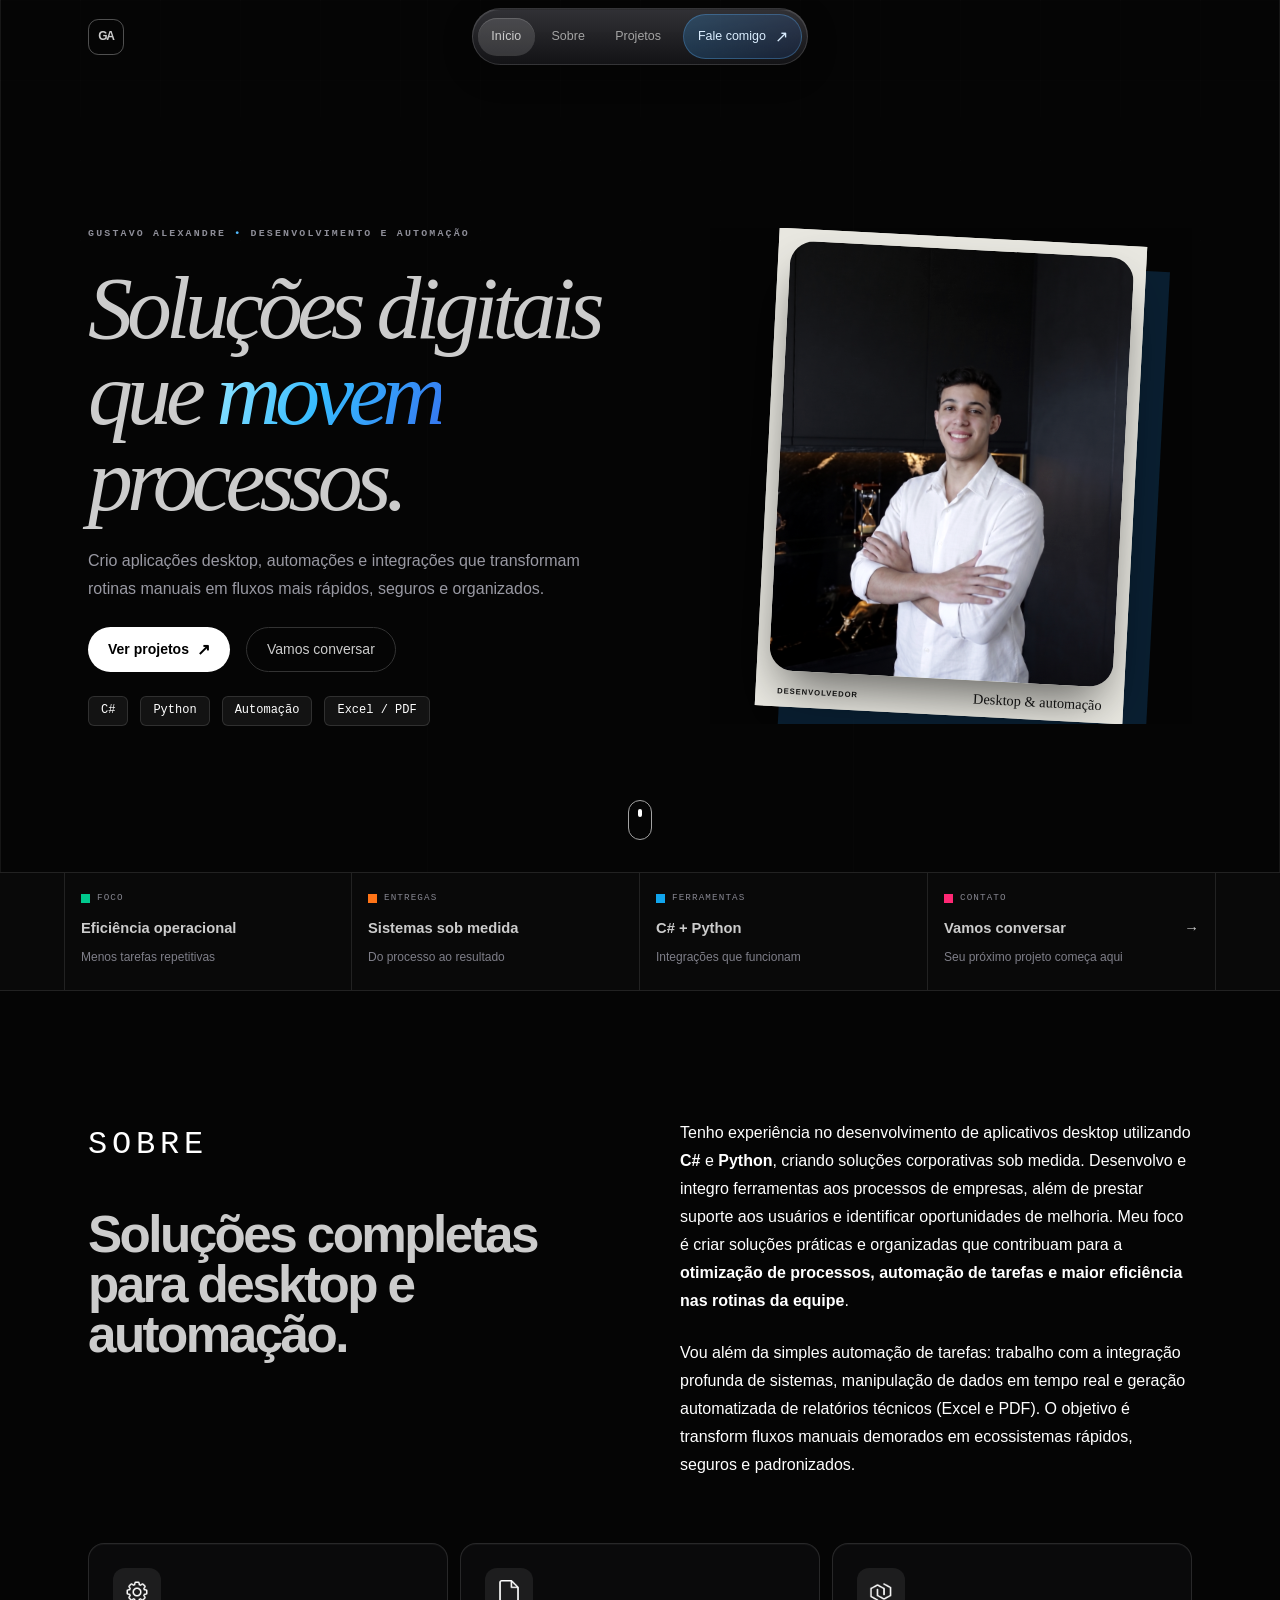
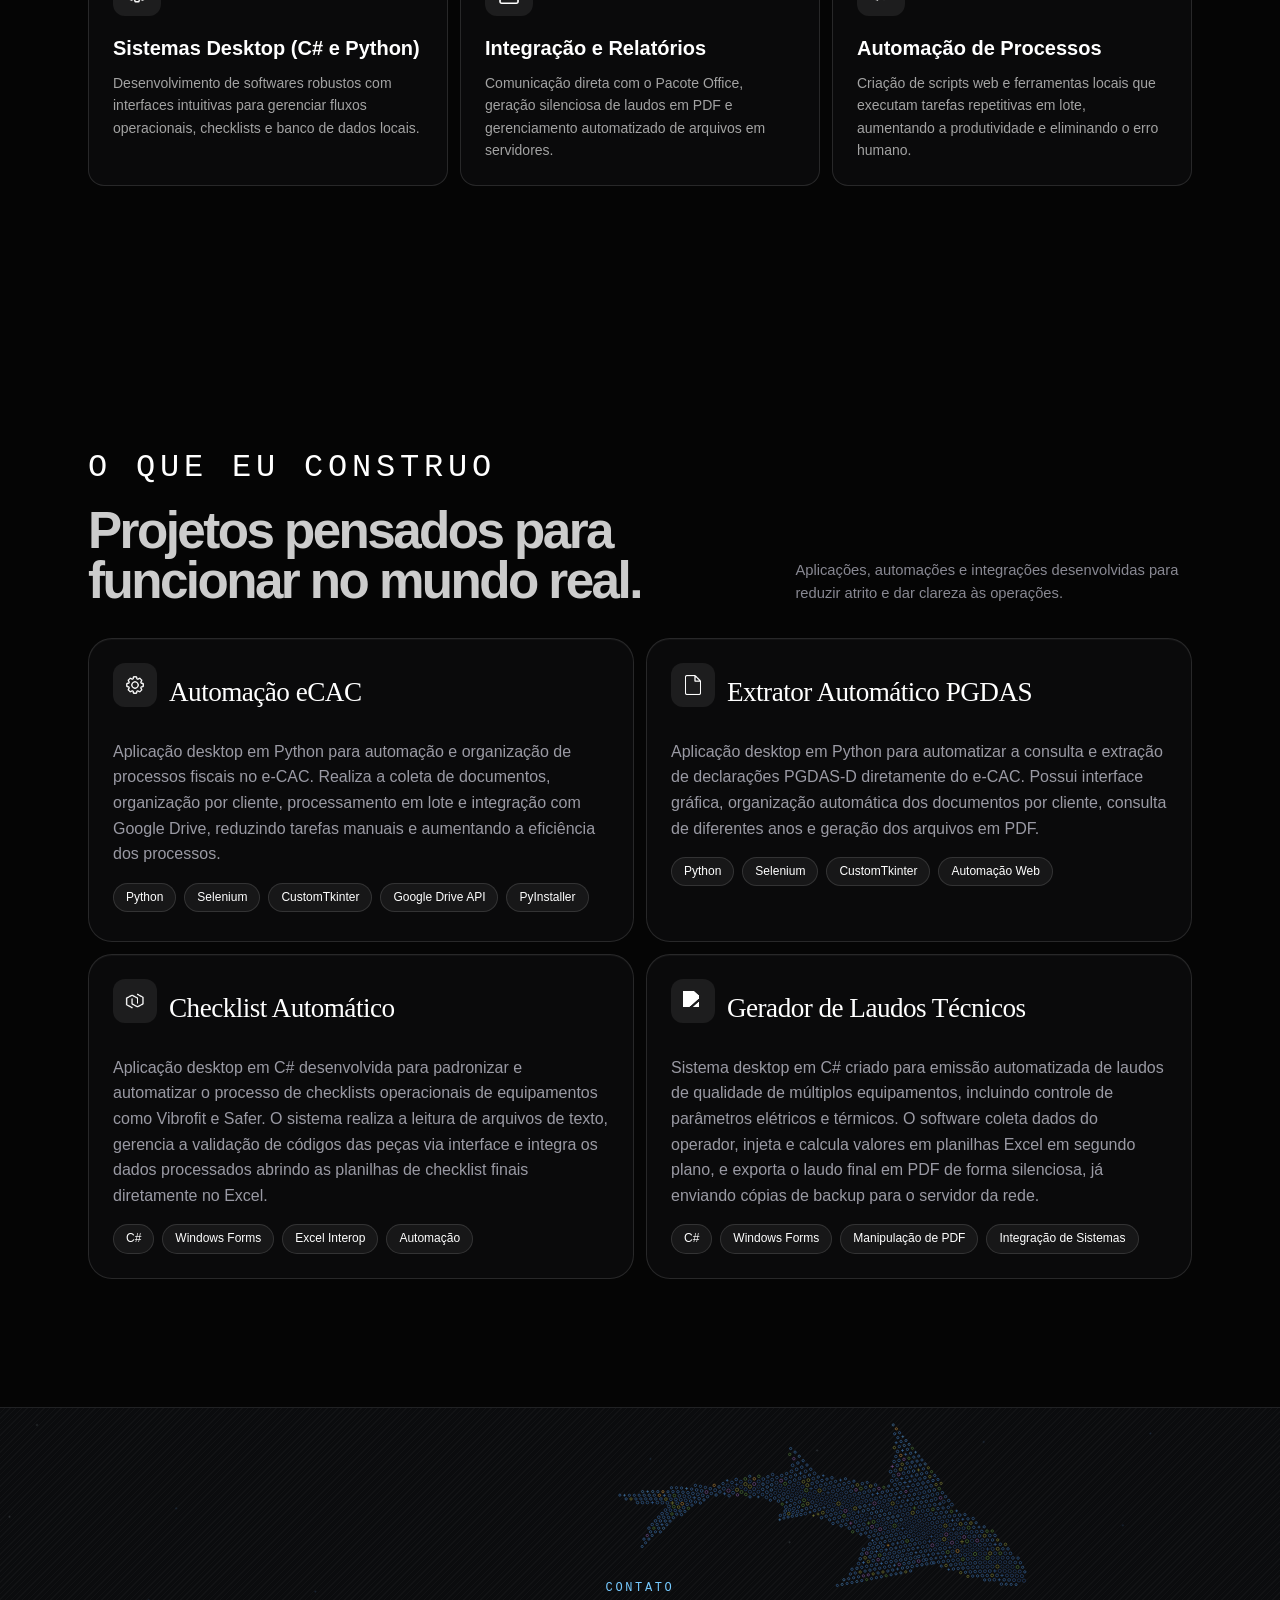
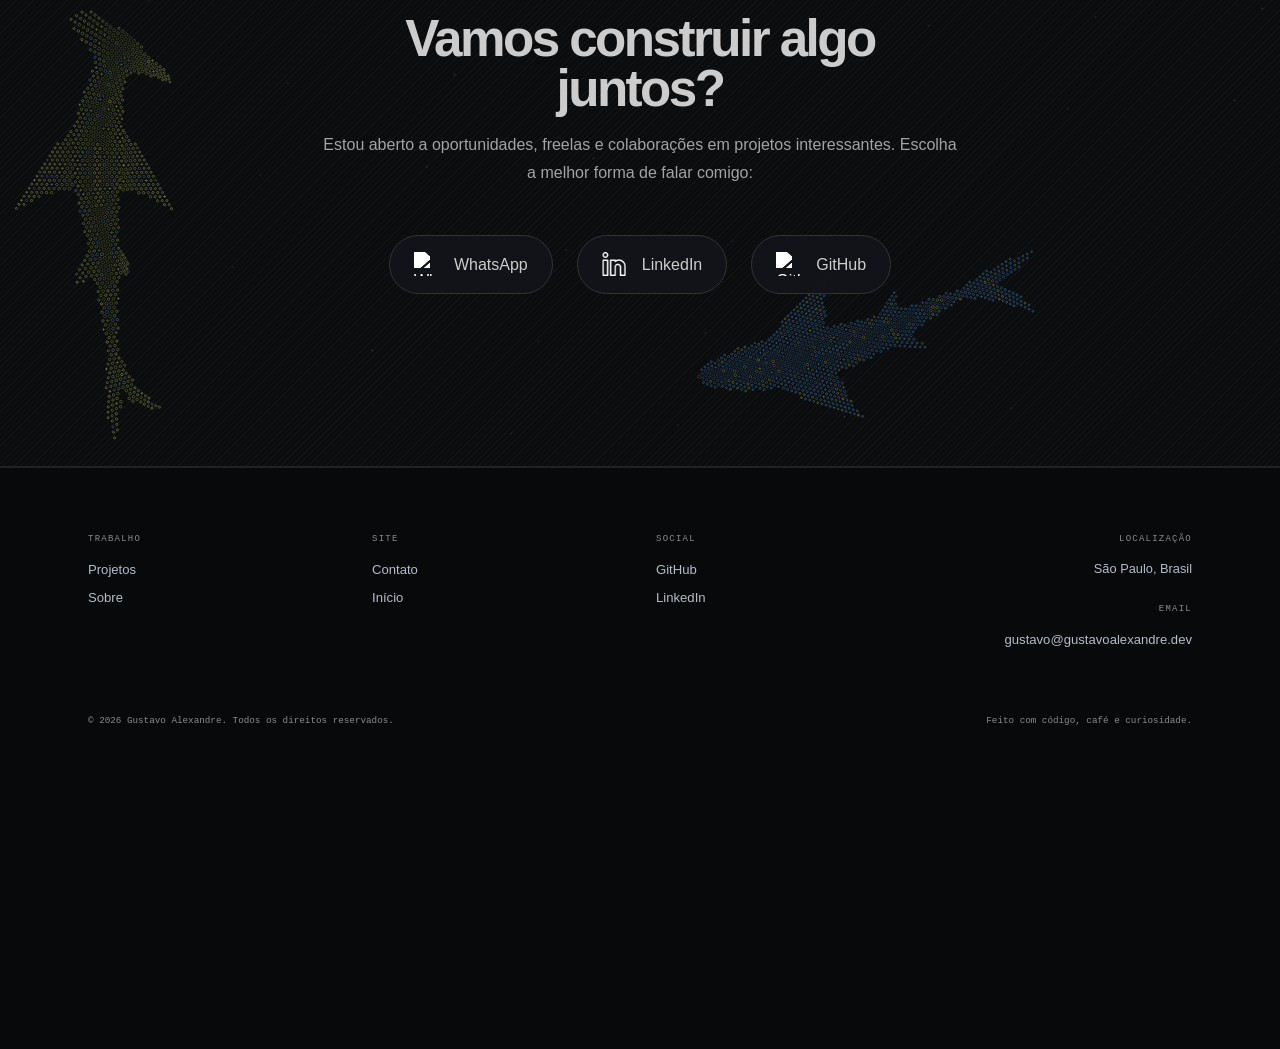
==== static-export/index.html @ 35b8b5e7 "atualizando parte do portifolio." ====
<!DOCTYPE html>
<html lang="pt-BR">
<head>
  <meta charset="UTF-8" />
  <meta name="viewport" content="width=device-width, initial-scale=1.0" />
  <title>Gustavo Alexandre — Desenvolvedor Desktop</title>
  <meta name="description" content="Portfolio de Gustavo Alexandre, desenvolvedor desktop especializado em Python, automação e aplicativos personalizados." />
  <meta name="author" content="Gustavo Alexandre" />
  <meta property="og:title" content="Gustavo Alexandre — Desenvolvedor Desktop" />
  <meta property="og:description" content="Portfolio de Gustavo Alexandre, desenvolvedor desktop especializado em Python, automação e aplicativos personalizados." />
  <meta property="og:type" content="website" />
  <meta name="twitter:card" content="summary_large_image" />
  <link rel="stylesheet" href="styles.css" />
  <link rel="icon" href="icons/hexagono2.png" type="image/png" />
</head>
<body>
  <header class="header" id="header">
    <div class="container header-content">
      <a href="#" class="logo" aria-label="Voltar ao início">GA</a>
      <nav class="nav-desktop nav-pill" aria-label="Navegação principal">
        <a class="active" href="#hero">Início</a>
        <a href="#about">Sobre</a>
        <a href="#projects">Projetos</a>
        <a class="header-cta" href="#contact">Fale comigo <span aria-hidden="true">↗</span></a>
      </nav>
      <button class="menu-toggle" aria-label="Abrir menu" id="menu-toggle">
        <svg width="24" height="24" viewBox="0 0 24 24" fill="none" stroke="currentColor" stroke-width="2" stroke-linecap="round" stroke-linejoin="round"><line x1="3" y1="12" x2="21" y2="12"></line><line x1="3" y1="6" x2="21" y2="6"></line><line x1="3" y1="18" x2="21" y2="18"></line></svg>
      </button>
    </div>
    <div class="mobile-menu" id="mobile-menu">
      <button class="menu-close" aria-label="Fechar menu" id="menu-close">
        <svg width="24" height="24" viewBox="0 0 24 24" fill="none" stroke="currentColor" stroke-width="2" stroke-linecap="round" stroke-linejoin="round"><line x1="18" y1="6" x2="6" y2="18"></line><line x1="6" y1="6" x2="18" y2="18"></line></svg>
      </button>
      <a href="#hero">Início</a>
      <a href="#about">Sobre</a>
      <a href="#projects">Projetos</a>
      <a href="#contact">Fale comigo ↗</a>
    </div>
  </header>

  <main>
<section class="hero" id="hero">
  <div class="hero-gridline" aria-hidden="true"></div>
  <div class="container hero-grid">
    <div class="hero-text">
      <p class="hero-kicker">GUSTAVO ALEXANDRE <span>•</span> DESENVOLVIMENTO E AUTOMAÇÃO</p>
      <h1 class="hero-title">Soluções digitais<br>que <em>movem</em> processos.</h1>
      <p class="hero-description">Crio aplicações desktop, automações e integrações que transformam rotinas manuais em fluxos mais rápidos, seguros e organizados.</p>
      <div class="hero-buttons">
        <a href="#projects" class="btn-primary">Ver projetos <span aria-hidden="true">↗</span></a>
        <a href="#contact" class="btn-secondary">Vamos conversar</a>
      </div>
      <div class="hero-tags" aria-label="Tecnologias principais">
        <span>C#</span><span>Python</span><span>Automação</span><span>Excel / PDF</span>
      </div>
    </div>

    <div class="hero-image fade-in stagger-2">
      <div class="hero-photo-card">
        <img src="images/eu.jpg" alt="Foto de Gustavo" class="hero-photo" />
        <div class="hero-photo-caption"><span>DESENVOLVEDOR</span><strong>Desktop &amp; automação</strong></div>
      </div>
    </div>
  </div>
  
  <div class="scroll-indicator">
    <div class="mouse">
      <div class="wheel"></div>
    </div>
  </div>

  <div id="custom-cursor" class="custom-cursor">
    <div id="cursor-label" class="cursor-label">Gustavo</div>
    <div id="cursor-arrow" class="cursor-arrow">
      <svg width="31" height="31" viewBox="0 0 28 28" fill="none">
        <path d="M5 3 L23 14 L14 16 L11 24 Z" fill="#ffffff" stroke="rgba(0,0,0,0.18)" stroke-width="0.6" stroke-linejoin="round" />
      </svg>
    </div>
  </div>
</section>

    <section class="quick-links" aria-label="Resumo profissional">
      <div class="container quick-links-grid">
        <a href="#about"><span class="quick-label"><i class="dot dot-green"></i> FOCO</span><strong>Eficiência operacional</strong><small>Menos tarefas repetitivas</small></a>
        <a href="#projects"><span class="quick-label"><i class="dot dot-orange"></i> ENTREGAS</span><strong>Sistemas sob medida</strong><small>Do processo ao resultado</small></a>
        <a href="#about"><span class="quick-label"><i class="dot dot-blue"></i> FERRAMENTAS</span><strong>C# + Python</strong><small>Integrações que funcionam</small></a>
        <a href="#contact"><span class="quick-label"><i class="dot dot-pink"></i> CONTATO</span><strong>Vamos conversar <span aria-hidden="true">→</span></strong><small>Seu próximo projeto começa aqui</small></a>
      </div>
    </section>

    <section class="about" id="about">
      <div class="container">
        <div class="about-grid">
          <div class="about-intro fade-in">
            <p class="eyebrow">Sobre</p>
            <h2 class="section-title">Soluções completas para desktop e automação.</h2>
          </div>
          <div class="about-text fade-in stagger-2">
            <p>
             Tenho experiência no desenvolvimento de aplicativos desktop utilizando <strong>C#</strong> e <strong>Python</strong>, criando soluções corporativas sob medida. Desenvolvo e integro ferramentas aos processos de empresas, além de prestar suporte aos usuários e identificar oportunidades de melhoria. Meu foco é criar soluções práticas e organizadas que contribuam para a <strong>otimização de processos, automação de tarefas e maior eficiência nas rotinas da equipe</strong>.
            </p>
            <p>
              Vou além da simples automação de tarefas: trabalho com a integração profunda de sistemas, manipulação de dados em tempo real e geração automatizada de relatórios técnicos (Excel e PDF). O objetivo é transform fluxos manuais demorados em ecossistemas rápidos, seguros e padronizados.
            </p>
          </div>
        </div>
        <div class="services">
          
          <!-- 1 -->
          <article class="service-card fade-in stagger-1">
            <div class="service-icon">
              <img src="icons/engrenagem.png" alt="Sistemas Desktop" width="24" height="24" />
            </div>
            <h3>Sistemas Desktop (C# e Python)</h3>
            <p>Desenvolvimento de softwares robustos com interfaces intuitivas para gerenciar fluxos operacionais, checklists e banco de dados locais.</p>
          </article>
          
          <!-- 2 -->
          <article class="service-card fade-in stagger-2">
            <div class="service-icon">
              <img src="icons/documento.png" alt="Integração e Relatórios" width="24" height="24" />
            </div>
            <h3>Integração e Relatórios</h3>
            <p>Comunicação direta com o Pacote Office, geração silenciosa de laudos em PDF e gerenciamento automatizado de arquivos em servidores.</p>
          </article>
          
          <!-- 3-->
          <article class="service-card fade-in stagger-3">
            <div class="service-icon">
              <img src="icons/hexagono2.png" alt="Automação de Processos" width="24" height="24" />
            </div>
            <h3>Automação de Processos</h3>
            <p>Criação de scripts web e ferramentas locais que executam tarefas repetitivas em lote, aumentando a produtividade e eliminando o erro humano.</p>
          </article>

        </div>
      </div>
    </section>

    <section class="projects" id="projects">
      <div class="container projects-intro">
          <div>
            <p class="eyebrow">O que eu construo</p>
            <h2 class="section-title">Projetos pensados para funcionar no mundo real.</h2>
          </div>
          <p class="projects-note">Aplicações, automações e integrações desenvolvidas para reduzir atrito e dar clareza às operações.</p>
      </div>
      <div class="projects-grid">
          
          <!-- PROJETO 1 -->
          <article class="project-card fade-in stagger-1">
            <div class="project-content">
              <div class="project-header">
                <div class="project-icon">
                  <img src="icons/engrenagem.png" alt="Automação eCAC" width="20" height="20" />
                </div>
                <h3 class="project-title">Automação eCAC</h3>
              </div>
              <p class="project-description">
                Aplicação desktop em Python para automação e organização de processos fiscais no e-CAC. Realiza a coleta de documentos, organização por cliente, processamento em lote e integração com Google Drive, reduzindo tarefas manuais e aumentando a eficiência dos processos.
              </p>
              <div class="project-tags">
                <span>Python</span>
                <span>Selenium</span>
                <span>CustomTkinter</span>
                <span>Google Drive API</span>
                <span>PyInstaller</span>
              </div>
            </div>
          </article>
          
          <!-- PROJETO 2 -->
          <article class="project-card fade-in stagger-1">
            <div class="project-content">
              <div class="project-header">
                <div class="project-icon">
                  <img src="icons/documento.png" alt="Extrator Automático PGDAS" width="20" height="20" />
                </div>
                <h3 class="project-title">Extrator Automático PGDAS</h3>
              </div>
              <p class="project-description">
                Aplicação desktop em Python para automatizar a consulta e extração de declarações PGDAS-D diretamente do e-CAC. Possui interface gráfica, organização automática dos documentos por cliente, consulta de diferentes anos e geração dos arquivos em PDF.
              </p>
              <div class="project-tags">
                <span>Python</span>
                <span>Selenium</span>
                <span>CustomTkinter</span>
                <span>Automação Web</span>
              </div>
            </div>
          </article>

          <!-- PROJETO 3 -->
          <article class="project-card fade-in stagger-1">
            <div class="project-content">
              <div class="project-header">
                <div class="project-icon">
                  <img src="icons/hexagono2.png" alt="Checklist Automático" width="20" height="20" />
                </div>
                <h3 class="project-title">Checklist Automático</h3>
              </div>
              <p class="project-description">
                Aplicação desktop em C# desenvolvida para padronizar e automatizar o processo de checklists operacionais de equipamentos como Vibrofit e Safer. O sistema realiza a leitura de arquivos de texto, gerencia a validação de códigos das peças via interface e integra os dados processados abrindo as planilhas de checklist finais diretamente no Excel.
              </p>
              <div class="project-tags">
                <span>C#</span>
                <span>Windows Forms</span>
                <span>Excel Interop</span>
                <span>Automação</span>
              </div>
            </div>
          </article>

          <!-- PROJETO 4 -->
          <article class="project-card fade-in stagger-1">
            <div class="project-content">
              <div class="project-header">
                <div class="project-icon">
                  <img src="icons/googledocs.svg" alt="Gerador de Laudos Técnicos" width="20" height="20" />
                </div>
                <h3 class="project-title">Gerador de Laudos Técnicos</h3>
              </div>
              <p class="project-description">
                Sistema desktop em C# criado para emissão automatizada de laudos de qualidade de múltiplos equipamentos, incluindo controle de parâmetros elétricos e térmicos. O software coleta dados do operador, injeta e calcula valores em planilhas Excel em segundo plano, e exporta o laudo final em PDF de forma silenciosa, já enviando cópias de backup para o servidor da rede.
              </p>
              <div class="project-tags">
                <span>C#</span>
                <span>Windows Forms</span>
                <span>Manipulação de PDF</span>
                <span>Integração de Sistemas</span>
              </div>
            </div>
          </article>
        </div>
    </section>

    <section class="contact" id="contact">
      <canvas class="shark-school" id="shark-school" aria-hidden="true"></canvas>
      <div class="container">
        
        <div class="contact-header fade-in">
          <p class="eyebrow">Contato</p>
          <h2 class="section-title">Vamos construir algo juntos?</h2>
          <p class="contact-subtitle">
            Estou aberto a oportunidades, freelas e colaborações em projetos interessantes. Escolha a melhor forma de falar comigo:
          </p>
        </div>

        <div class="contact-actions fade-in stagger-2">
          
          <!-- WhatsApp -->
          <a href="#" id="whatsapp-btn" class="contact-action-btn">
            <div class="action-icon">
              <img src="icons/whatsapp.svg" alt="WhatsApp" width="24" height="24" />
            </div>
            <span>WhatsApp</span>
          </a>

          <!-- LinkedIn -->
          <a href="https://www.linkedin.com/in/gustavoferreirati/" target="_blank" rel="noopener noreferrer" class="contact-action-btn">
            <div class="action-icon">
              <img src="icons/linkedin.png" alt="LinkedIn" width="24" height="24" />
            </div>
            <span>LinkedIn</span>
          </a>

          <!-- GitHub -->
          <a href="https://github.com/Gusta-collab" target="_blank" rel="noopener noreferrer" class="contact-action-btn">
            <div class="action-icon">
              <img src="icons/github.svg" alt="GitHub" width="24" height="24" />
            </div>
            <span>GitHub</span>
          </a>
        </div>
      </div>
    </section>
  </main>


  <footer class="site-footer">
    <div class="container footer-grid">
      <div><span class="footer-label">TRABALHO</span><a href="#projects">Projetos</a><a href="#about">Sobre</a></div>
      <div><span class="footer-label">SITE</span><a href="#contact">Contato</a><a href="#hero">Início</a></div>
      <div><span class="footer-label">SOCIAL</span><a href="https://github.com/Gusta-collab" target="_blank" rel="noopener noreferrer">GitHub</a><a href="https://www.linkedin.com/in/gustavoferreirati/" target="_blank" rel="noopener noreferrer">LinkedIn</a></div>
      <div class="footer-contact"><span class="footer-label">LOCALIZAÇÃO</span><strong>São Paulo, Brasil</strong><span class="footer-label">EMAIL</span><a href="mailto:gustavo@gustavoalexandre.dev">gustavo@gustavoalexandre.dev</a></div>
    </div>
    <div class="container footer-bottom">
      <p>&copy; <span id="year"></span> Gustavo Alexandre. Todos os direitos reservados.</p>
      <p>Feito com código, café e curiosidade.</p>
    </div>
    <div class="footer-signature container" id="footer-signature">
      <svg class="footer-name" viewBox="0 0 1200 250" role="img" aria-label="Gustavo Alexandre">
        <defs>
          <pattern id="name-dots" width="5" height="5" patternUnits="userSpaceOnUse">
            <circle cx="2.5" cy="2.5" r="1.05" fill="#66baff" />
          </pattern>
          <linearGradient id="name-fade" x1="0" y1="0" x2="0.9" y2="1">
            <stop offset="0%" stop-color="white" />
            <stop offset="100%" stop-color="#5c5c5c" />
          </linearGradient>
          <mask id="name-mask"><rect width="1200" height="250" fill="url(#name-fade)" /></mask>
        </defs>
        <g class="footer-letters" fill="url(#name-dots)" mask="url(#name-mask)">
          <text x="8" y="193" textLength="1184" lengthAdjust="spacingAndGlyphs">Gustavo Alexandre</text>
        </g>
      </svg>
    </div>
  </footer>

  <script src="script.js"></script>
  <script src="main.js"></script>
</body>
</html>
---- static-export/styles.css ----
:root {
  --radius: 0.75rem;
  --background: #050505;         /* Preto profundo */
  --foreground: #cccccc;         /* Branco puro */
  --card: #121212;               /* Cinza muito escuro para os cards */
  --card-foreground: #ffffff;
  --primary: #ffffff;            /* Botões principais brancos */
  --primary-foreground: #000000; /* Texto preto nos botões principais */
  --secondary: #1a1a1a;          /* Fundo secundário cinza escuro */
  --secondary-foreground: #ffffff;
  --muted: #262626;
  --muted-foreground: #a3a3a3;   /* Texto secundário cinza claro */
  --accent: #ffffff;             /* Destaques em branco */
  --accent-foreground: #000000;
  --border: #333333;             /* Bordas cinza médias */
  --input: #333333;
  --ring: #ffffff;
  
  --font-sans: -apple-system, BlinkMacSystemFont, "SF Pro Display", "SF Pro Text", "Segoe UI", Roboto, "Helvetica Neue", Arial, sans-serif;
  --font-serif: "Instrument Serif", "Playfair Display", Georgia, serif;
  --font-mono: "JetBrains Mono", "SF Mono", ui-monospace, monospace;
}

.btn-secondary {
  border: 1px solid var(--muted-foreground);
}

.image-backdrop {
  display: none; 
}
* {
  box-sizing: border-box;
  margin: 0;
  padding: 0;
}

html {
  scroll-behavior: smooth;
}

body {
  font-family: var(--font-sans);
  background-color: var(--background);
  color: var(--foreground);
  line-height: 1.6;
  -webkit-font-smoothing: antialiased;
}

img {
  max-width: 100%;
  height: auto;
  display: block;
}

a {
  text-decoration: none;
  color: inherit;
}

.container {
  width: 100%;
  max-width: 72rem;
  margin-left: auto;
  margin-right: auto;
  padding-left: 1.5rem;
  padding-right: 1.5rem;
}

/* Header */
.header {
  position: fixed;
  top: 0;
  left: 0;
  right: 0;
  z-index: 50;
  transition: background-color 0.3s ease, box-shadow 0.3s ease, backdrop-filter 0.3s ease;
  background-color: transparent;
}

.header.scrolled {
  background-color: rgba(18, 18, 20, 0.85);
  backdrop-filter: blur(12px);
  box-shadow: 0 1px 2px rgba(0, 0, 0, 0.5);
}

.header-content {
  display: flex;
  align-items: center;
  justify-content: space-between;
  padding-top: 1rem;
  padding-bottom: 1rem;
}

.logo {
  font-family: var(--font-serif);
  font-size: 1.125rem;
  font-style: italic;
  font-weight: 500;
  color: var(--foreground);
}


.nav-desktop {
  display: none;
  align-items: center;
  gap: 2rem;
}

@media (min-width: 768px) {
  .nav-desktop {
    display: flex;
  }
}

.nav-desktop a {
  font-size: 0.875rem;
  font-weight: 500;
  color: var(--muted-foreground);
  transition: color 0.2s ease;
}

.nav-desktop a:hover {
  color: var(--primary);
  transform: scale(1.08);
}

.btn-primary {
  display: inline-flex;
  align-items: center;
  justify-content: center;
  gap: 0.5rem;
  padding: 0.625rem 1.25rem;
  border-radius: 9999px;
  background-color: var(--primary);
  color: #000 ;
  font-size: 0.875rem;
  font-weight: 600;
  transition: transform 0.2s ease, background-color 0.2s ease;
}

.btn-primary:hover {
  transform: scale(1.05);
}

.btn-secondary {
  display: inline-flex;
  align-items: center;
  justify-content: center;
  gap: 0.5rem;
  padding: 0.625rem 1.25rem;
  border-radius: 9999px;
  border: 1px solid var(--border);
  color: var(--foreground);
  font-size: 0.875rem;
  font-weight: 500;
  transition: background-color 0.2s ease, border-color 0.2s ease;
}

.btn-secondary:hover {
  background-color: var(--secondary);
  border-color: var(--primary);
}

.menu-toggle {
  display: flex;
  background: none;
  border: none;
  color: var(--foreground);
  cursor: pointer;
}

@media (min-width: 768px) {
  .menu-toggle {
    display: none;
  }
}

.mobile-menu {
  position: fixed;
  inset: 0;
  z-index: 60;
  display: flex;
  flex-direction: column;
  align-items: center;
  justify-content: center;
  gap: 2rem;
  background-color: rgba(18, 18, 20, 0.98);
  opacity: 0;
  pointer-events: none;
  transition: opacity 0.3s ease;
}

.mobile-menu.open {
  opacity: 1;
  pointer-events: auto;
}

.mobile-menu a {
  font-family: var(--font-mono);
  font-size: 1.5rem;
  color: var(--foreground);
}

.menu-close {
  position: absolute;
  top: 1rem;
  right: 1.5rem;
  background: none;
  border: none;
  color: var(--foreground);
  cursor: pointer;
}

/* Hero */
.hero {
  position: relative;
  min-height: 100vh;
  padding-top: 6rem;
  overflow: hidden;
}

@media (min-width: 768px) {
  .hero {
    padding-top: 0;
  }
}

.hero-grid {
  display: grid;
  min-height: 100vh;
  align-items: center;
  gap: 2rem;
  padding-top: 5rem;
  padding-bottom: 5rem;
}

@media (min-width: 768px) {
  .hero-grid {
    grid-template-columns: 1fr 1fr;
    padding-top: 0;
    padding-bottom: 0;
  }
}

.hero-text {
  order: 2;
}

@media (min-width: 768px) {
  .hero-text {
    order: 1;
  }
}

.eyebrow {
  font-family: var(--font-mono);
  font-size: 2rem;
  font-weight: 500;
  text-transform: uppercase;
  letter-spacing: 0.15em;
  color: var(--primary);
  margin-bottom: 1rem;
}

.hero-title {
  font-family: var(--font-serif);
  font-size: 2.5rem;
  font-weight: 400;
  font-style: italic;
  line-height: 1.15;
  color: var(--foreground);
  text-align: right;
}

@media (min-width: 768px) {
  .hero-title {
    font-size: 3rem;
  }
}

@media (min-width: 1024px) {
  .hero-title {
    font-size: 3.5rem;
  }
}

.hero-title .accent {
  color: var(--accent);
  font-style: normal;
  white-space: nowrap;
}

.hero-description {
  max-width: 28rem;
  font-size: 1rem;
  line-height: 1.75;
  color: var(--muted-foreground);
  margin-bottom: 1.5rem;
}

.hero-buttons {
  display: flex;
  flex-wrap: wrap;
  align-items: center;
  gap: 1rem;
  margin-bottom: 1.5rem;
}

.hero-tags {
  display: flex;
  flex-wrap: wrap;
  gap: 0.75rem;
  font-family: var(--font-mono);
  font-size: 0.75rem;
  color: var(--secondary-foreground);
}

.hero-tags span {
  padding: 0.25rem 0.75rem;
  border-radius: 0.375rem;
  background-color: var(--secondary);
  border: 1px solid var(--border);
}

.hero-image {
  position: relative;
  order: 1;
  display: flex;
  justify-content: center;
  align-items: center;
}

@media (min-width: 768px) {
  .hero-image {
    order: 2;
  }
}

.hero-image img {
  position: relative;
  z-index: 1;
  width: 100%;
  max-width: 28rem;
  border-radius: 1.5rem;
  box-shadow: 0 25px 50px -12px rgba(0, 0, 0, 0.6);
  object-fit: cover;
}

.image-backdrop {
  position: absolute;
  top: -1rem;
  right: -1rem;
  width: 100%;
  max-width: 28rem;
  height: 100%;
  border-radius: 1.5rem;
  background-color: rgba(255, 123, 0, 0.15);
}

.scroll-indicator {
  position: absolute;
  bottom: 2rem;
  left: 50%;
  transform: translateX(-50%);
  display: none;
}

@media (min-width: 768px) {
  .scroll-indicator {
    display: block;
  }
}

.mouse {
  width: 1.5rem;
  height: 2.5rem;
  border: 1px solid var(--muted-foreground);
  border-radius: 9999px;
  display: flex;
  justify-content: center;
  padding-top: 0.5rem;
}

.wheel {
  width: 0.25rem;
  height: 0.5rem;
  border-radius: 9999px;
  background-color: var(--accent);
  animation: bounce 1.5s infinite;
}

@keyframes bounce {
  0%, 100% { transform: translateY(0); }
  50% { transform: translateY(0.25rem); }
}

/* Sections */
.section-title {
  font-size: 1.75rem;
  font-weight: 600;
  line-height: 1.25;
  color: var(--foreground);
}

@media (min-width: 768px) {
  .section-title {
    font-size: 2rem;
  }
}

/* About */
.about {
  background-color: var(--secondary);
  padding: 6rem 0;
}

@media (min-width: 768px) {
  .about {
    padding: 8rem 0;
  }
}

.about-grid {
  display: grid;
  gap: 3rem;
}

@media (min-width: 768px) {
  .about-grid {
    grid-template-columns: 1fr 1fr;
    gap: 4rem;
  }
}

.about-intro {
  display: flex;
  flex-direction: column;
  gap: 1.5rem;
}

.about-text {
  display: flex;
  flex-direction: column;
  gap: 1.5rem;
}

.about-text p {
  color: white;
  line-height: 1.75;
}

.services {
  display: grid;
  gap: 1.5rem;
  margin-top: 4rem;
}

@media (min-width: 640px) {
  .services {
    grid-template-columns: repeat(2, 1fr);
  }
}

@media (min-width: 1024px) {
  .services {
    grid-template-columns: repeat(3, 1fr);
  }
}

.service-card {
  padding: 1.5rem;
  border-radius: 1rem;
  border: 1px solid var(--border);
  background-color: var(--card);
  
  /* Transição configurada para o scaler e mudança de borda/sombra */
  transition: transform 0.35s cubic-bezier(0.34, 1.56, 0.64, 1), box-shadow 0.3s ease, border-color 0.3s ease;
  
  position: relative; /* Mantém a organização durante o scale */
}

.service-card:hover {
  transform: scale(1.06);
  border-color: var(--primary); /* Borda fica branca*/
  box-shadow: 0 15px 35px -10px rgba(255, 255, 255, 0.1);
  z-index: 10; /* Garante que o card fique por cima */
}

.service-icon {
  display: inline-flex;
  padding: 0.75rem;
  border-radius: 0.75rem;
  background-color: rgba(255, 255, 255, 0.08); /* Fundo para o ícone */
  color: var(--primary);
  margin-bottom: 1rem;
  transition: transform 0.3s ease;
}
/*O ícone gira de leve junto com o card */
.service-card:hover .service-icon {
  transform: scale(1.3) rotate(-7deg);
}

/* Inverte a cor dos ícones PNG para branco */
.service-icon img,
.project-icon img,
.contact-action-btn .action-icon img,
.social-links img {
  filter: brightness(0) invert(1);
}


.service-card h3 {
  font-size: 1.25rem;
  font-weight: 600;
  color: var(--card-foreground);
  margin-bottom: 0.5rem;
}

.service-card p {
  font-size: 0.875rem;
  color: var(--muted-foreground);
  line-height: 1.6;
}

/* Projects */
.projects {
  padding: 6rem 0;
}

@media (min-width: 768px) {
  .projects {
    padding: 8rem 0;
  }
}

.section-header {
  margin-bottom: 3rem;
}

.projects-grid {
  display: grid;
  gap: 1.5rem;
}


@media (min-width: 768px) {
  .projects-grid {
    grid-template-columns: repeat(2, 1fr);
  }
}

.project-card {
  border-radius: 1.5rem;
  border: 1px solid var(--border);
  background-color: var(--card);
  overflow: hidden;
  /* Removemos o scale da transição, mantendo apenas a borda e sombra sutil */
  transition: border-color 0.3s ease, box-shadow 0.3s ease;
  position: relative;
}

.project-card.is-visible:hover {
  /* Sem transform: scale aqui, igualzinho à seção Sobre */
  border-color: var(--primary);
  box-shadow: 0 15px 35px -10px rgba(255, 255, 255, 0.1);
  z-index: 5;
}

.project-content {
  padding: 1.5rem;
}

.project-header {
  display: flex;
  align-items: center;
  gap: 0.75rem;
  margin-bottom: 1rem;
}

.project-icon {
  display: inline-flex;
  padding: 0.75rem; /* Ajustado para o mesmo tamanho do service-icon */
  border-radius: 0.75rem;
  background-color: rgba(255, 255, 255, 0.08); /* Mesmo fundo sutil */
  color: var(--accent);
  margin-bottom: 1rem;
  transition: transform 0.3s ease; /* Transição para o giro */
}

/* Faz o ícone do projeto girar e crescer levemente igual ao da seção Sobre */
.project-card:hover .project-icon {
  transform: scale(1.3) rotate(-7deg);
}

.project-title {
  font-size: 1.25rem;
  font-weight: 600;
  color: var(--card-foreground);
  font-family: var(--font-sans);
  letter-spacing: -0.02em;
  transition: font-weight 0.155s cubic-bezier(0.34, 1.56, 0.64, 1), color 0.155s ease;
}

.project-card:hover .project-title {
  color: var(--primary);
}

.project-description {
  color: var(--muted-foreground);
  line-height: 1.6;
  margin-bottom: 1rem;
}


.project-tags {
  display: flex;
  flex-wrap: wrap;
  gap: 0.5rem;
}

.project-tags span {
  font-size: 0.75rem;
  font-weight: 500;
  padding: 0.25rem 0.75rem;
  border-radius: 9999px;
  background-color: var(--secondary);
  color: var(--secondary-foreground);
  border: 1px solid var(--border);
}

/* Skills */
.skills {
  padding: 6rem 0;
  background-color: var(--secondary);
}

@media (min-width: 768px) {
  .skills {
    padding: 8rem 0;
  }
}

.skills-grid {
  display: grid;
  gap: 3rem;
}

@media (min-width: 768px) {
  .skills-grid {
    grid-template-columns: 1fr 1.5fr;
    gap: 4rem;
  }
}

.skills-content {
  display: flex;
  flex-direction: column;
  gap: 2rem;
}

.skill-bars {
  display: flex;
  flex-direction: column;
  gap: 1.25rem;
}

.skill-info {
  display: flex;
  justify-content: space-between;
  font-size: 0.875rem;
  font-weight: 500;
  margin-bottom: 0.375rem;
}

.skill-track {
  width: 100%;
  height: 0.5rem;
  border-radius: 9999px;
  background-color: var(--muted);
  overflow: hidden;
}

.skill-fill {
  height: 100%;
  border-radius: 9999px;
  background-color: var(--accent);
  transition: width 1s ease;
}

.tech-tags {
  display: flex;
  flex-wrap: wrap;
  gap: 0.75rem;
}

.tech-tags span {
  font-family: var(--font-mono);
  font-size: 0.875rem;
  padding: 0.5rem 1rem;
  border-radius: 0.5rem;
  background-color: var(--card);
  border: 1px solid var(--border);
  color: var(--foreground);
}

/* Contact */
/* Contact */
.contact {
  position: relative;
  isolation: isolate;
  padding: 6rem 0;
  background-color: var(--secondary);
  overflow: hidden;
}

@media (min-width: 768px) {
  .contact {
    padding: 8rem 0;
  }
}

.contact-header {
  position: relative;
  z-index: 2;
  text-align: center;
  max-width: 36rem;
  margin: 0 auto 3rem auto;
  display: flex;
  flex-direction: column;
  gap: 1rem;
}

.contact-header .eyebrow {
  margin-bottom: 0;
}

.contact-subtitle {
  color: var(--muted-foreground);
  line-height: 1.75;
}

.contact-actions {
  position: relative;
  z-index: 2;
  display: flex;
  flex-wrap: wrap;
  justify-content: center;
  gap: 1.5rem;
}

.contact-action-btn {
  display: flex;
  align-items: center;
  gap: 1rem;
  padding: 1rem 1.5rem;
  background-color: var(--card);
  border: 1px solid var(--border);
  border-radius: 1rem;
  color: var(--foreground);
  font-size: 1rem;
  font-weight: 500;
  transition: transform 0.2s ease, border-color 0.2s ease, box-shadow 0.2s ease, color 0.2s ease;
  min-width: 200px;
}

.contact-action-btn:hover {
  transform: translateY(-4px);
  border-color: var(--primary);
  box-shadow: 0 10px 25px -5px rgba(0, 0, 0, 0.4);
  color: var(--primary);
}

.action-icon {
  display: flex;
  color: var(--primary);
}

/* Tubarões pontilhados desenhados e animados em Canvas 2D. */
.shark-school {
  position: absolute;
  inset: 0;
  z-index: 0;
  width: 100%;
  height: 100%;
  pointer-events: none;
}

/* Footer */
.footer {
  border-top: 1px solid var(--border);
  background-color: var(--background);
  padding: 3rem 0;
}

.footer-content {
  display: flex;
  flex-direction: column;
  align-items: center;
  justify-content: space-between;
  gap: 1.5rem;
}

@media (min-width: 768px) {
  .footer-content {
    flex-direction: row;
  }
}

.copyright {
  font-size: 0.875rem;
  color: var(--muted-foreground);
  text-align: center;
}

.social-links {
  display: flex;
  gap: 1rem;
}

.social-links a {
  display: inline-flex;
  padding: 0.5rem;
  border-radius: 9999px;
  background-color: var(--secondary);
  color: var(--muted-foreground);
  border: 1px solid var(--border);
  transition: background-color 0.2s ease, color 0.2s ease, border-color 0.2s ease;
}

.social-links a:hover {
  background-color: var(--primary);
  border-color: var(--primary);
  color: var(--primary-foreground);
}

/* Fade-in animation */
.fade-in {
  opacity: 0;
  transform: translateY(20px);
  transition: opacity 0.6s ease, transform 0.6s ease;
}

.fade-in.is-visible {
  opacity: 1;
  transform: translateY(0);
}

/* Stagger delays */
.fade-in.stagger-1 { transition-delay: 0.1s; }
.fade-in.stagger-2 { transition-delay: 0.2s; }
.fade-in.stagger-3 { transition-delay: 0.3s; }
.fade-in.stagger-4 { transition-delay: 0.4s; }
.fade-in.stagger-5 { transition-delay: 0.5s; }

.btn-tech {
  color: var(--primary); /* Laranja em vez de roxo */
  padding: 10px 0px;
  border: none;
  border-radius: 0px;
  background: transparent;
  cursor: pointer;
  transition: transform 0.2s ease, color 0.2s ease;
}

.btn-tech:hover {
  transform: scale(1.02);
  color: var(--accent);
}

/* Container para alinhar os itens com um espaçamento */
.skills-container {
  display: flex;
  gap: 12px;
  flex-wrap: wrap; 
}

/* Estilo base para cada item adaptado pro tema escuro */
.skill-tag {
  background-color: var(--card);
  border: 1px solid var(--border);
  color: var(--card-foreground);
  padding: 10px 18px;
  border-radius: 8px;
  font-family: var(--font-sans);
  font-weight: 600;
  font-size: 14px;
  cursor: pointer;
  transition: all 0.3s ease;
}

/* Efeito Hover mantendo a paleta de laranja brilhante */
.skill-tag:hover {
  transform: scale(1.08); 
  background-color: var(--primary); 
  border-color: var(--primary);
  color: var(--primary-foreground);
  box-shadow: 0 8px 15px rgba(61, 61, 61, 0.3);
}

/* ---- Custom Cursor ---- */
@media (pointer: fine) {
  .has-custom-cursor body {
    cursor: none; /* Esconde o cursor padrão do Windows/Mac */
  }
}

.custom-cursor {
  position: fixed;
  top: 0;
  left: 0;
  pointer-events: none; /* Garante que os cliques atravessem a div do cursor */
  z-index: 9999;
  display: none; /* Escondido até o JS carregar */
}

@media (pointer: coarse) {
  .custom-cursor { 
    display: none !important; /* Desativa em telas de toque */
  }
}

.cursor-arrow, .cursor-label {
  position: absolute;
  top: 0;
  left: 0;
  will-change: transform;
  transform-origin: 0 0;
}

.cursor-label {
  background-color: var(--primary);
  color: var(--primary-foreground);
  font-family: var(--font-sans);
  font-size: 13px;
  font-weight: 600;
  padding: 6px 14px;
  border-radius: 9999px;
  box-shadow: 0 4px 12px rgba(0,0,0,0.12), 0 1px 2px rgba(0,0,0,0.08);
  white-space: nowrap;
  /* Transição de clique */
  transition: transform 0.15s cubic-bezier(0.34, 1.56, 0.64, 1);
}

/* Foto em formato de bolinha */
.foto-bolinha {
  width: 300px; /* Largura da bolinha */
  height: 300px; /* Altura da bolinha (deve ser igual à largura) */
  border-radius: 50%; 
  object-fit: cover; /* Impede que a foto fique esticada ou esmagada */
  border: 3px solid var(--primary); /* Borda branca ao redor */
  box-shadow: 0 8px 16px rgba(0, 0, 0, 0.5);
  margin-bottom: 1.5rem; /* Espaço entre a foto e o texto abaixo */
  background-color: var(--card);
}

.has-custom-cursor *, .has-custom-cursor *:hover {
  cursor: none !important;
}

/* --- Visual inspirado na referência: editorial, escuro e com textura técnica. --- */
body {
  background:
    radial-gradient(circle at 50% -20%, rgba(28, 125, 215, 0.16), transparent 32rem),
    var(--background);
}

body::before {
  content: "";
  position: fixed;
  inset: 0;
  z-index: -1;
  pointer-events: none;
  opacity: 0.28;
  background-image: linear-gradient(rgba(255,255,255,0.035) 1px, transparent 1px), linear-gradient(90deg, rgba(255,255,255,0.035) 1px, transparent 1px);
  background-size: 80px 80px;
  mask-image: linear-gradient(to bottom, black, transparent 78%);
}

.header {
  padding: 0.45rem 0;
}

.header-content {
  position: relative;
  max-width: 72rem;
  min-height: 3.7rem;
  padding-top: 0.35rem;
  padding-bottom: 0.35rem;
}

.header.scrolled {
  background-color: rgba(5, 5, 5, 0.75);
  border-bottom: 1px solid rgba(255,255,255,0.08);
}

.logo {
  display: grid;
  width: 2.25rem;
  height: 2.25rem;
  place-items: center;
  border: 1px solid rgba(255,255,255,0.3);
  border-radius: 0.65rem;
  font-family: var(--font-sans);
  font-size: 0.75rem;
  font-style: normal;
  font-weight: 800;
  letter-spacing: -0.1em;
}

.nav-pill {
  position: absolute;
  left: 50%;
  transform: translateX(-50%);
  width: max-content;
  gap: 0.2rem;
  padding: 0.3rem;
  border: 1px solid rgba(255,255,255,0.14);
  border-radius: 999px;
  background: linear-gradient(180deg, rgba(64,64,70,0.75), rgba(22,22,25,0.88));
  box-shadow: 0 8px 30px rgba(0,0,0,0.25), inset 0 1px rgba(255,255,255,0.1);
}

.nav-pill a {
  padding: 0.55rem 0.85rem;
  border-radius: 999px;
  font-size: 0.78rem;
}

.nav-pill a.active,
.nav-pill a:hover {
  color: var(--foreground);
  background: rgba(255,255,255,0.14);
  box-shadow: inset 0 1px rgba(255,255,255,0.15);
}

.header-cta {
  display: inline-flex;
  align-items: center;
  gap: 0.55rem;
  padding: 0.62rem 0.9rem 0.62rem 1rem;
  border: 1px solid rgba(255,255,255,0.17);
  border-radius: 999px;
  background: rgba(255,255,255,0.1);
  font-size: 0.78rem;
  font-weight: 600;
}

.header-cta span,
.btn-primary span { font-size: 1rem; }

.hero {
  min-height: 88vh;
  padding-top: 5rem;
  border-left: 1px solid rgba(255,255,255,0.07);
  border-right: 1px solid rgba(255,255,255,0.07);
}

.hero-gridline {
  position: absolute;
  inset: 0;
  pointer-events: none;
  opacity: 0.4;
  background: linear-gradient(90deg, transparent 33.333%, rgba(255,255,255,0.05) 33.333%, transparent 33.43%, transparent 66.666%, rgba(255,255,255,0.05) 66.666%, transparent 66.76%);
}

.hero-grid {
  position: relative;
  z-index: 1;
  min-height: 88vh;
  max-width: 72rem;
  grid-template-columns: minmax(0, 1.1fr) minmax(20rem, 0.9fr);
  gap: 2rem;
  padding-top: 4rem;
  padding-bottom: 4rem;
}

.hero-text { align-items: flex-start !important; }

.hero-kicker {
  margin-bottom: 1.4rem;
  color: #8e8e98;
  font-family: var(--font-mono);
  font-size: 0.62rem;
  font-weight: 700;
  letter-spacing: 0.22em;
}

.hero-kicker span { color: #51bbff; }

.hero-title {
  max-width: 45rem;
  font-size: clamp(3.4rem, 7vw, 7.2rem);
  line-height: 0.96;
  letter-spacing: -0.065em;
  text-align: left !important;
}

.hero-title em {
  color: #70caff;
  background: linear-gradient(115deg, #9ae9ff 0%, #36bbff 48%, #3574ef 100%);
  -webkit-background-clip: text;
  background-clip: text;
  -webkit-text-fill-color: transparent;
  font-family: var(--font-serif);
  font-style: italic;
  font-weight: 400;
}

.hero-description {
  max-width: 31rem;
  margin-top: 1.5rem;
  color: #9999a3;
  font-size: 1rem;
}

.hero-buttons { margin-top: 0.7rem !important; }

.hero-tags { margin-top: 0.65rem; }
.hero-tags span { background: rgba(255,255,255,0.06); border-color: rgba(255,255,255,0.12); }

.hero-image {
  min-height: 31rem !important;
  overflow: hidden;
}

.hero-photo-card {
  position: relative;
  z-index: 2;
  width: min(100%, 23rem);
  transform: rotate(3deg);
  border: 0.75rem solid #e9e8e1;
  border-bottom-width: 2.25rem;
  background: #e9e8e1;
  box-shadow: 1.5rem 1.5rem 0 rgba(34, 136, 226, 0.2), 0 2rem 5rem rgba(0,0,0,0.55);
}

.hero-photo {
  width: 100%;
  aspect-ratio: 4 / 5;
  object-fit: cover;
  filter: saturate(0.82) contrast(1.05);
}

.hero-photo-caption {
  position: absolute;
  right: 0.6rem;
  bottom: -1.85rem;
  left: 0.6rem;
  display: flex;
  align-items: baseline;
  justify-content: space-between;
  color: #161616;
}

.hero-photo-caption span { font-size: 0.48rem; font-weight: 800; letter-spacing: 0.12em; }
.hero-photo-caption strong { font-family: var(--font-serif); font-size: 0.9rem; font-weight: 400; }

.quick-links {
  border-top: 1px solid rgba(255,255,255,0.1);
  border-bottom: 1px solid rgba(255,255,255,0.1);
  background: rgba(255,255,255,0.018);
}

.quick-links-grid { display: grid; grid-template-columns: repeat(4, 1fr); padding: 0; }
.quick-links a { min-height: 7.3rem; padding: 1.15rem 1rem; border-right: 1px solid rgba(255,255,255,0.1); transition: background 0.2s ease; }
.quick-links a:first-child { border-left: 1px solid rgba(255,255,255,0.1); }
.quick-links a:hover { background: rgba(255,255,255,0.055); }
.quick-links strong { display: flex; justify-content: space-between; margin: 0.65rem 0 0.15rem; font-size: 0.92rem; }
.quick-links small { color: #7f7f89; font-size: 0.75rem; }
.quick-label { display: flex; align-items: center; gap: 0.45rem; color: #85858f; font-family: var(--font-mono); font-size: 0.58rem; letter-spacing: 0.12em; }
.dot { width: 0.55rem; height: 0.55rem; display: inline-block; }
.dot-green { background: #00c98d; }.dot-orange { background: #ff7417; }.dot-blue { background: #11a5ed; }.dot-pink { background: #ff2874; }

.about, .projects { background: transparent; }
.about { padding-top: 8rem; }
.about-grid { gap: 5rem; }
.section-title { font-size: clamp(2rem, 4vw, 3.7rem); letter-spacing: -0.05em; line-height: 0.98; }
.services { gap: 0.75rem; }
.service-card, .project-card { background: rgba(13,13,15,0.72); border-color: rgba(255,255,255,0.12); box-shadow: inset 0 1px rgba(255,255,255,0.035); }
.service-card:hover, .project-card:hover { border-color: rgba(54,170,255,0.6); transform: translateY(-4px); }

.projects { padding-top: 8rem; }
.projects-intro { display: flex; align-items: end; justify-content: space-between; gap: 3rem; margin-bottom: 2rem; }
.projects-intro .eyebrow { margin-bottom: 0.75rem; }
.projects-note { max-width: 25rem; color: #888892; font-size: 0.92rem; }
.projects-grid { max-width: 72rem; margin: 0 auto; padding: 0 1.5rem; gap: 0.75rem; grid-template-columns: repeat(2, minmax(0, 1fr)); }
.project-card { min-height: 19rem; }
.project-title { font-family: var(--font-serif); font-size: 1.7rem; font-weight: 400; }
.project-description { color: #9a9aa4; }
.project-tags span { background: rgba(255,255,255,0.055); border-color: rgba(255,255,255,0.12); }

.contact {
  display: grid;
  align-items: center;
  min-height: 660px;
  background: #0b0c0e;
  border-block: 1px solid rgba(255,255,255,0.09);
}
.contact::before {
  content: "";
  position: absolute;
  inset: 0;
  z-index: -1;
  background: repeating-linear-gradient(135deg, transparent 0 3px, rgba(255,255,255,0.028) 3px 4px);
}
.contact > .container { position: relative; z-index: 1; }
.contact-header .section-title { max-width: 40rem; margin: 0 auto; }
.contact-header { max-width: 40rem; }
.contact-header .eyebrow { color: #76caff; font-size: 0.75rem; letter-spacing: 0.22em; }
.contact-action-btn { background: rgba(17,20,25,0.94); min-width: auto; border-radius: 999px; }

@media (max-width: 767px) {
  .header-cta { display: none; }
  .hero { min-height: auto; padding-top: 5.5rem; }
  .hero-grid { min-height: auto; grid-template-columns: 1fr; padding-top: 3rem; padding-bottom: 5rem; }
  .hero-image { min-height: 25rem !important; }
  .quick-links-grid { grid-template-columns: repeat(2, 1fr); }
  .quick-links a:nth-child(2) { border-right: 0; }
  .quick-links a:nth-child(n+3) { border-top: 1px solid rgba(255,255,255,0.1); }
  .projects-intro { display: block; }
  .projects-note { margin-top: 1rem; }
  .projects-grid { grid-template-columns: 1fr; }
}

.site-footer {
  border-top: 1px solid rgba(255,255,255,0.1);
  padding: 4rem 0 0;
  overflow: clip;
  background: #08090b;
  color: #b5bdc8;
}

.footer-grid {
  display: grid;
  grid-template-columns: repeat(4, 1fr);
  gap: 2rem;
}

.footer-grid > div { display: flex; flex-direction: column; gap: 0.45rem; }
.footer-grid a { color: #b5bdc8; font-size: 0.82rem; }
.footer-grid a:hover { color: #76caff; text-decoration: underline; }
.footer-label { margin-bottom: 0.35rem; color: #8b8b8e; font-family: var(--font-mono); font-size: 0.56rem; letter-spacing: 0.14em; }
.footer-contact { text-align: right; }
.footer-contact strong { margin-bottom: 1rem; font-size: 0.8rem; font-weight: 500; }
.footer-bottom { display: flex; justify-content: space-between; gap: 1rem; margin-top: 4rem; color: #8b8b8e; font-family: var(--font-mono); font-size: 0.58rem; }

@media (max-width: 767px) {
  .footer-grid { grid-template-columns: repeat(2, 1fr); }
  .footer-contact { text-align: left; }
  .footer-bottom { flex-direction: column; margin-top: 2.5rem; }
}

.nav-pill .header-cta {
  display: inline-flex;
  margin-left: 0.35rem;
  color: #dbeeff;
  border-color: rgba(98,181,255,0.3);
  background: linear-gradient(120deg, rgba(56,169,255,0.23), rgba(45,100,202,0.16));
}

/* O desenho fica na área normal do rodapé; só as letras acompanham a rolagem. */
.footer-signature { margin-top: clamp(3rem, 7vw, 7rem); }
.footer-name { display: block; width: 100%; height: auto; overflow: visible; }
.footer-letters { font-family: Georgia, "Times New Roman", serif; font-size: 151px; font-weight: 400; }
.footer-letter { will-change: transform, opacity; }
.footer-letter-pattern { transform-box: fill-box; }

a:focus-visible, button:focus-visible { outline: 2px solid #70caff; outline-offset: 5px; }
section[id] { scroll-margin-top: 6rem; }

@media (pointer: coarse) {
  *, *:hover, a, a:hover, button, button:hover { cursor: auto !important; }
}

@media (prefers-reduced-motion: reduce) {
  html { scroll-behavior: auto; }
  .fade-in { opacity: 1; transform: none; transition: none; }
  .footer-letter { will-change: auto; }
}
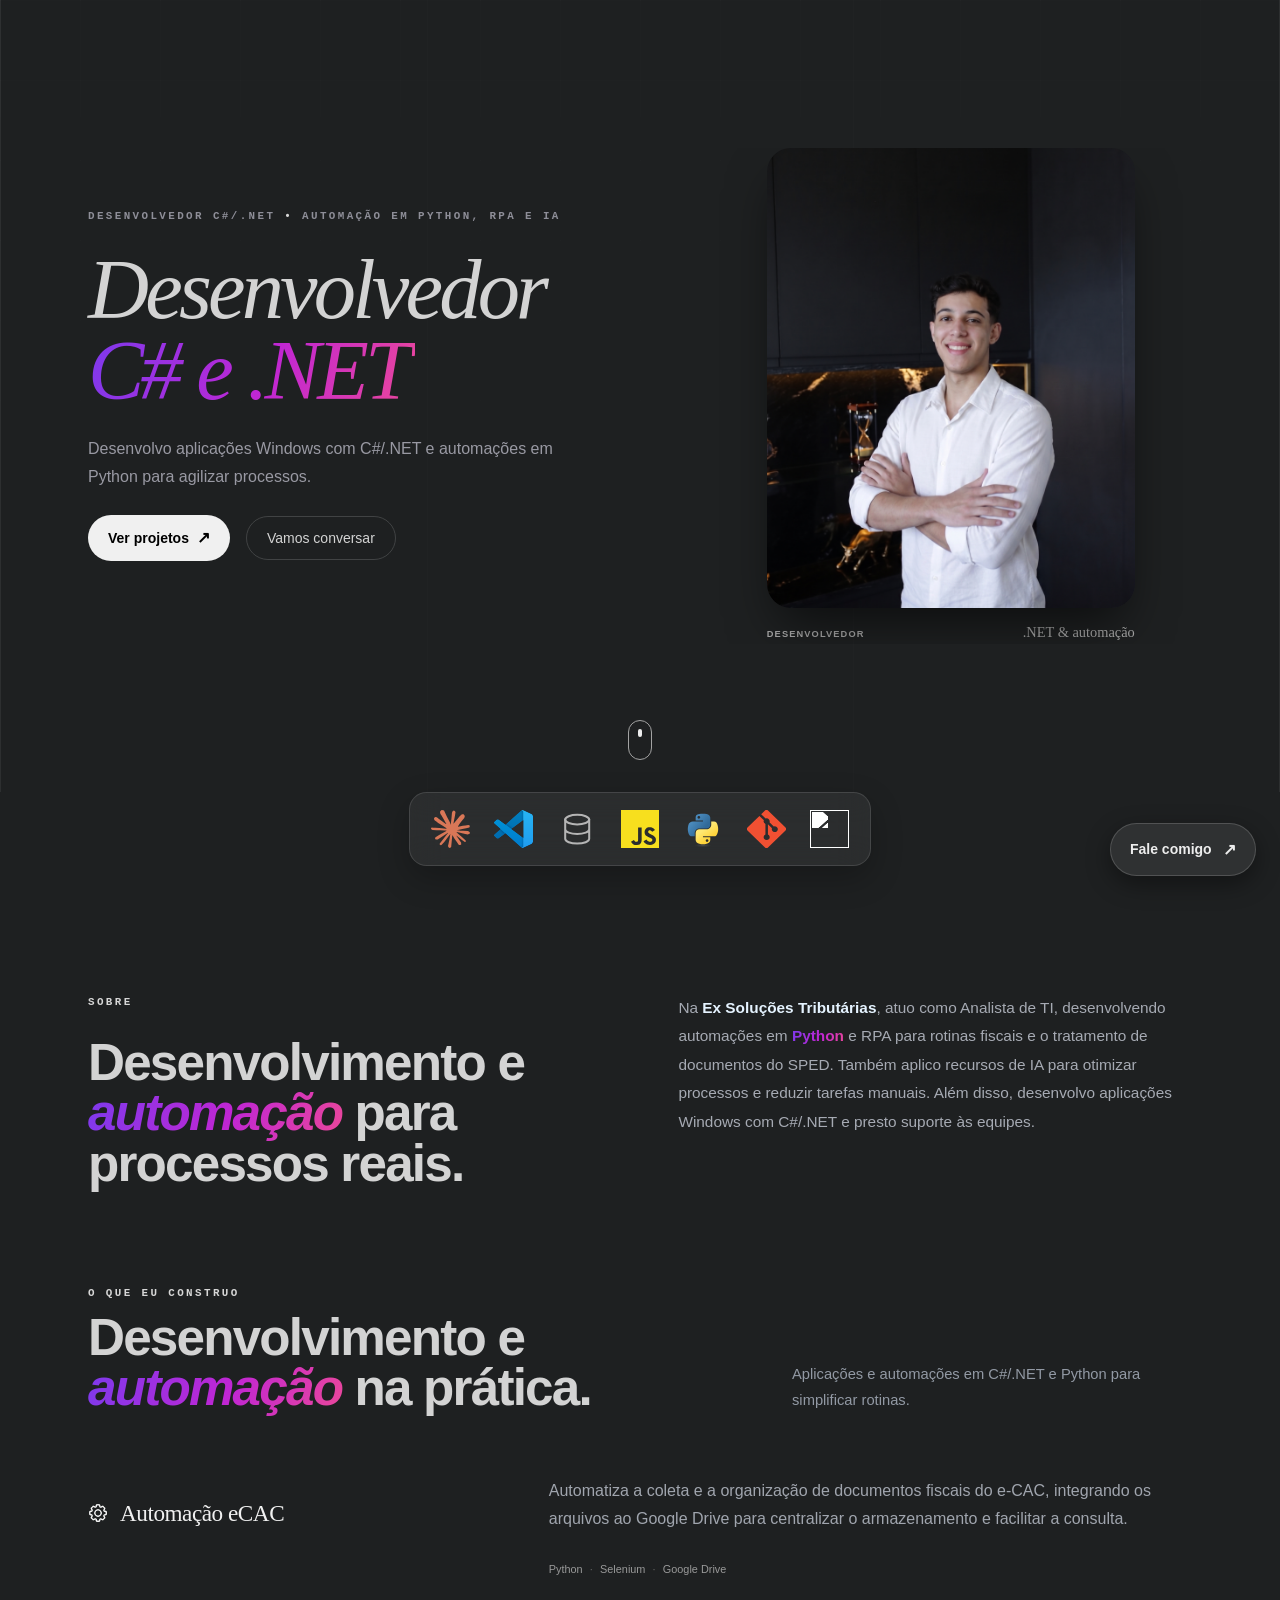
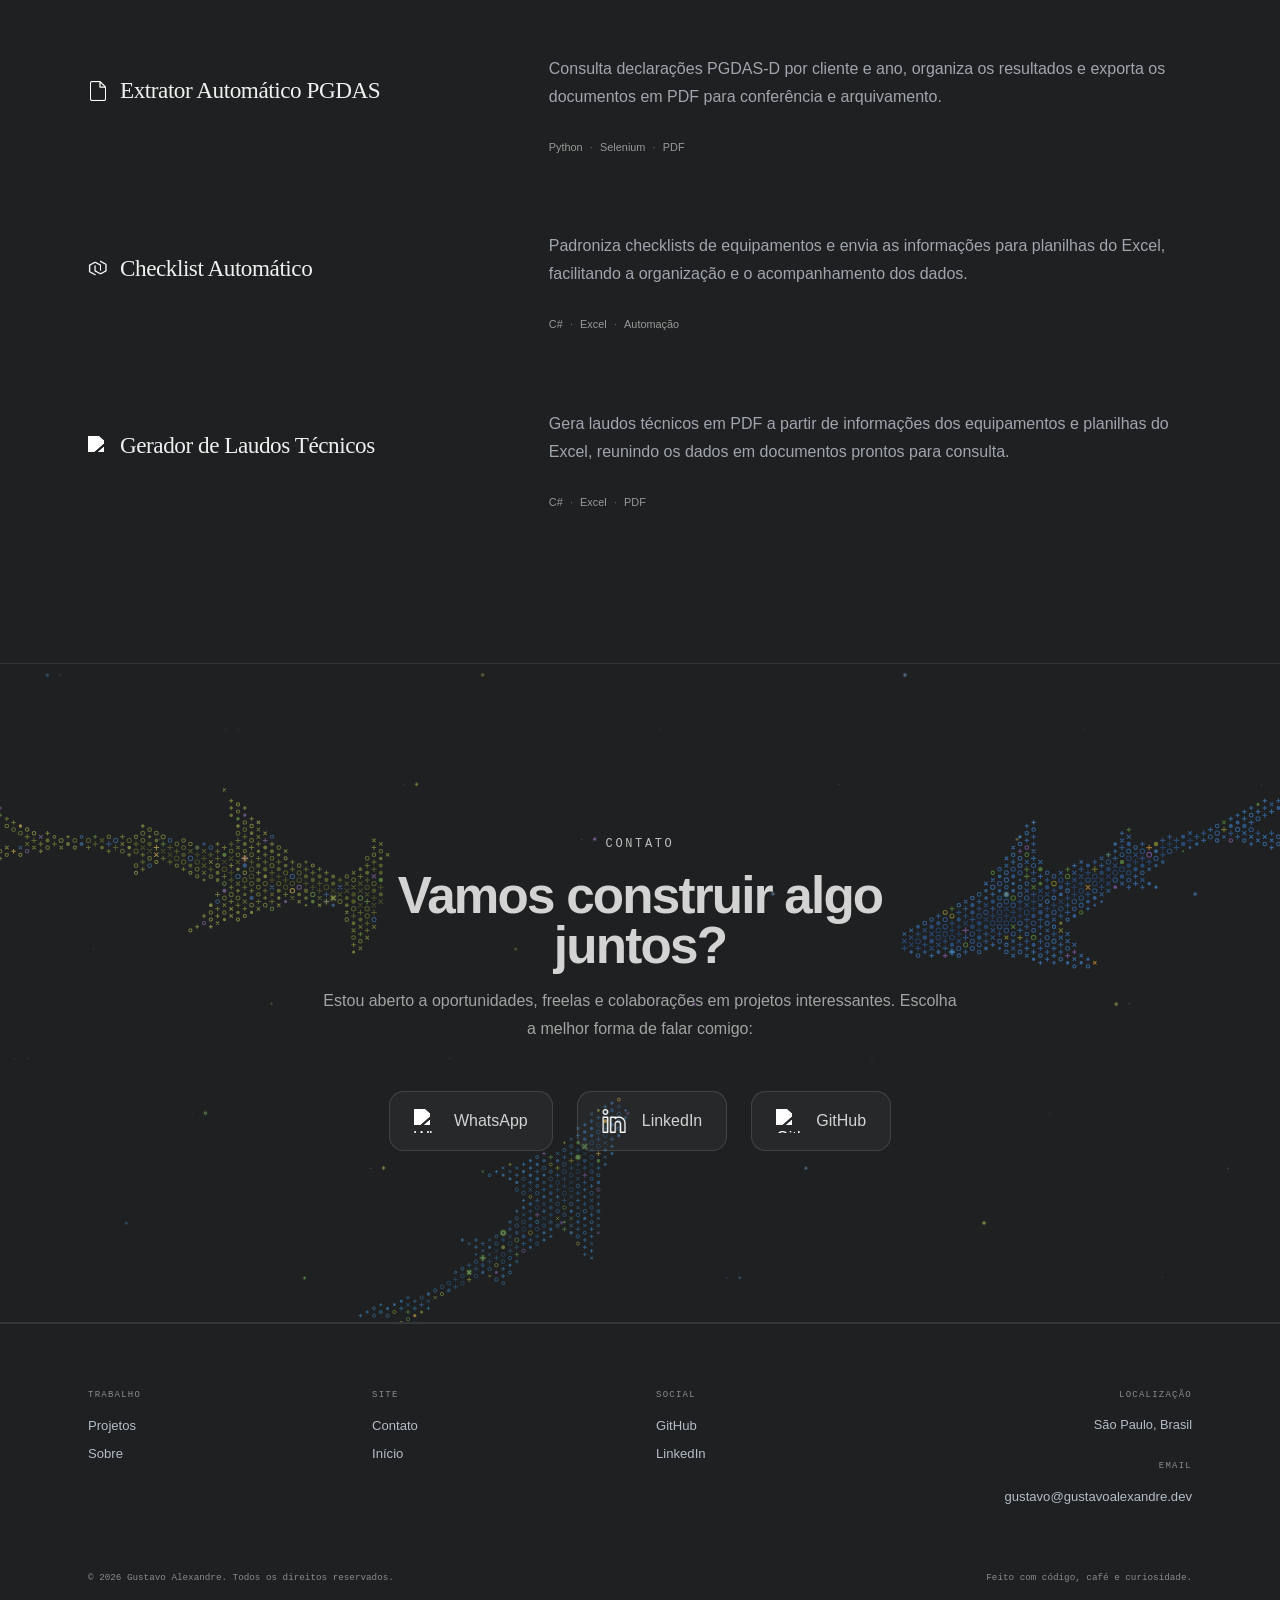
==== commit 24efc177: "atualizando para ficar mais bonito e style." ====
--- a/static-export/index.html
+++ b/static-export/index.html
@@ -3,62 +3,37 @@
 <head>
   <meta charset="UTF-8" />
   <meta name="viewport" content="width=device-width, initial-scale=1.0" />
-  <title>Gustavo Alexandre — Desenvolvedor Desktop</title>
-  <meta name="description" content="Portfolio de Gustavo Alexandre, desenvolvedor desktop especializado em Python, automação e aplicativos personalizados." />
+  <title>Gustavo Alexandre — Desenvolvedor C# e .NET</title>
+  <meta name="description" content="Portfólio de Gustavo Alexandre, desenvolvedor C# e .NET com experiência em aplicações Windows e automações com RPA e IA." />
   <meta name="author" content="Gustavo Alexandre" />
-  <meta property="og:title" content="Gustavo Alexandre — Desenvolvedor Desktop" />
-  <meta property="og:description" content="Portfolio de Gustavo Alexandre, desenvolvedor desktop especializado em Python, automação e aplicativos personalizados." />
+  <meta property="og:title" content="Gustavo Alexandre — Desenvolvedor C# e .NET" />
+  <meta property="og:description" content="Desenvolvedor C# e .NET com experiência em aplicações Windows e automações com RPA e IA." />
   <meta property="og:type" content="website" />
   <meta name="twitter:card" content="summary_large_image" />
   <link rel="stylesheet" href="styles.css" />
   <link rel="icon" href="icons/hexagono2.png" type="image/png" />
 </head>
 <body>
-  <header class="header" id="header">
-    <div class="container header-content">
-      <a href="#" class="logo" aria-label="Voltar ao início">GA</a>
-      <nav class="nav-desktop nav-pill" aria-label="Navegação principal">
-        <a class="active" href="#hero">Início</a>
-        <a href="#about">Sobre</a>
-        <a href="#projects">Projetos</a>
-        <a class="header-cta" href="#contact">Fale comigo <span aria-hidden="true">↗</span></a>
-      </nav>
-      <button class="menu-toggle" aria-label="Abrir menu" id="menu-toggle">
-        <svg width="24" height="24" viewBox="0 0 24 24" fill="none" stroke="currentColor" stroke-width="2" stroke-linecap="round" stroke-linejoin="round"><line x1="3" y1="12" x2="21" y2="12"></line><line x1="3" y1="6" x2="21" y2="6"></line><line x1="3" y1="18" x2="21" y2="18"></line></svg>
-      </button>
-    </div>
-    <div class="mobile-menu" id="mobile-menu">
-      <button class="menu-close" aria-label="Fechar menu" id="menu-close">
-        <svg width="24" height="24" viewBox="0 0 24 24" fill="none" stroke="currentColor" stroke-width="2" stroke-linecap="round" stroke-linejoin="round"><line x1="18" y1="6" x2="6" y2="18"></line><line x1="6" y1="6" x2="18" y2="18"></line></svg>
-      </button>
-      <a href="#hero">Início</a>
-      <a href="#about">Sobre</a>
-      <a href="#projects">Projetos</a>
-      <a href="#contact">Fale comigo ↗</a>
-    </div>
-  </header>
+  <a class="floating-contact btn-primary" href="#contact">Fale comigo <span aria-hidden="true">↗</span></a>
 
   <main>
 <section class="hero" id="hero">
   <div class="hero-gridline" aria-hidden="true"></div>
   <div class="container hero-grid">
     <div class="hero-text">
-      <p class="hero-kicker">GUSTAVO ALEXANDRE <span>•</span> DESENVOLVIMENTO E AUTOMAÇÃO</p>
-      <h1 class="hero-title">Soluções digitais<br>que <em>movem</em> processos.</h1>
-      <p class="hero-description">Crio aplicações desktop, automações e integrações que transformam rotinas manuais em fluxos mais rápidos, seguros e organizados.</p>
+      <p class="hero-kicker">DESENVOLVEDOR C#/.NET <span>•</span> AUTOMAÇÃO EM PYTHON, RPA E IA</p>
+      <h1 class="hero-title">Desenvolvedor<br><em class="text-gradient">C# e .NET</em></h1>
+      <p class="hero-description">Desenvolvo aplicações Windows com C#/.NET e automações em Python para agilizar processos.</p>
       <div class="hero-buttons">
         <a href="#projects" class="btn-primary">Ver projetos <span aria-hidden="true">↗</span></a>
         <a href="#contact" class="btn-secondary">Vamos conversar</a>
       </div>
-      <div class="hero-tags" aria-label="Tecnologias principais">
-        <span>C#</span><span>Python</span><span>Automação</span><span>Excel / PDF</span>
-      </div>
     </div>
 
     <div class="hero-image fade-in stagger-2">
       <div class="hero-photo-card">
         <img src="images/eu.jpg" alt="Foto de Gustavo" class="hero-photo" />
-        <div class="hero-photo-caption"><span>DESENVOLVEDOR</span><strong>Desktop &amp; automação</strong></div>
+        <div class="hero-photo-caption"><span>DESENVOLVEDOR</span><strong>.NET &amp; automação</strong></div>
       </div>
     </div>
   </div>
@@ -69,23 +44,39 @@
     </div>
   </div>
 
-  <div id="custom-cursor" class="custom-cursor">
-    <div id="cursor-label" class="cursor-label">Gustavo</div>
-    <div id="cursor-arrow" class="cursor-arrow">
-      <svg width="31" height="31" viewBox="0 0 28 28" fill="none">
-        <path d="M5 3 L23 14 L14 16 L11 24 Z" fill="#ffffff" stroke="rgba(0,0,0,0.18)" stroke-width="0.6" stroke-linejoin="round" />
-      </svg>
-    </div>
-  </div>
 </section>
 
-    <section class="quick-links" aria-label="Resumo profissional">
-      <div class="container quick-links-grid">
-        <a href="#about"><span class="quick-label"><i class="dot dot-green"></i> FOCO</span><strong>Eficiência operacional</strong><small>Menos tarefas repetitivas</small></a>
-        <a href="#projects"><span class="quick-label"><i class="dot dot-orange"></i> ENTREGAS</span><strong>Sistemas sob medida</strong><small>Do processo ao resultado</small></a>
-        <a href="#about"><span class="quick-label"><i class="dot dot-blue"></i> FERRAMENTAS</span><strong>C# + Python</strong><small>Integrações que funcionam</small></a>
-        <a href="#contact"><span class="quick-label"><i class="dot dot-pink"></i> CONTATO</span><strong>Vamos conversar <span aria-hidden="true">→</span></strong><small>Seu próximo projeto começa aqui</small></a>
-      </div>
+    <section class="tool-dock" aria-label="Ferramentas que utilizo">
+        <ul class="tool-list">
+          <li class="tool-item" tabindex="0" aria-label="Claude">
+            <img class="tool-icon" src="icons/claude.svg" alt="" aria-hidden="true" />
+            <span>Claude</span>
+          </li>
+          <li class="tool-item" tabindex="0" aria-label="VS Code">
+            <img class="tool-icon" src="icons/vscode.svg" alt="" aria-hidden="true" />
+            <span>VS Code</span>
+          </li>
+          <li class="tool-item" tabindex="0" aria-label="Bancos de dados">
+            <svg class="tool-icon" viewBox="0 0 32 32" aria-hidden="true"><ellipse cx="16" cy="8" rx="10" ry="4" /><path d="M6 8v16c0 2.2 4.5 4 10 4s10-1.8 10-4V8M6 16c0 2.2 4.5 4 10 4s10-1.8 10-4" /></svg>
+            <span>Bancos de dados</span>
+          </li>
+          <li class="tool-item" tabindex="0" aria-label="JavaScript">
+            <img class="tool-icon" src="icons/javascript.svg" alt="" aria-hidden="true" />
+            <span>JavaScript</span>
+          </li>
+          <li class="tool-item" tabindex="0" aria-label="Python">
+            <img class="tool-icon" src="icons/python.svg" alt="" aria-hidden="true" />
+            <span>Python</span>
+          </li>
+          <li class="tool-item" tabindex="0" aria-label="Git">
+            <img class="tool-icon" src="icons/git.svg" alt="" aria-hidden="true" />
+            <span>Git</span>
+          </li>
+          <li class="tool-item" tabindex="0" aria-label="GitHub">
+            <img class="tool-icon tool-icon-github" src="icons/github.svg" alt="" aria-hidden="true" />
+            <span>GitHub</span>
+          </li>
+        </ul>
     </section>
 
     <section class="about" id="about">
@@ -93,46 +84,13 @@
         <div class="about-grid">
           <div class="about-intro fade-in">
             <p class="eyebrow">Sobre</p>
-            <h2 class="section-title">Soluções completas para desktop e automação.</h2>
+            <h2 class="section-title">Desenvolvimento e <em class="text-gradient">automação</em> para processos reais.</h2>
           </div>
           <div class="about-text fade-in stagger-2">
             <p>
-             Tenho experiência no desenvolvimento de aplicativos desktop utilizando <strong>C#</strong> e <strong>Python</strong>, criando soluções corporativas sob medida. Desenvolvo e integro ferramentas aos processos de empresas, além de prestar suporte aos usuários e identificar oportunidades de melhoria. Meu foco é criar soluções práticas e organizadas que contribuam para a <strong>otimização de processos, automação de tarefas e maior eficiência nas rotinas da equipe</strong>.
-            </p>
-            <p>
-              Vou além da simples automação de tarefas: trabalho com a integração profunda de sistemas, manipulação de dados em tempo real e geração automatizada de relatórios técnicos (Excel e PDF). O objetivo é transform fluxos manuais demorados em ecossistemas rápidos, seguros e padronizados.
+              Na <strong>Ex Soluções Tributárias</strong>, atuo como Analista de TI, desenvolvendo automações em <strong><span class="text-gradient">Python</span></strong> e RPA para rotinas fiscais e o tratamento de documentos do SPED. Também aplico recursos de IA para otimizar processos e reduzir tarefas manuais. Além disso, desenvolvo aplicações Windows com C#/.NET e presto suporte às equipes.
             </p>
           </div>
-        </div>
-        <div class="services">
-          
-          <!-- 1 -->
-          <article class="service-card fade-in stagger-1">
-            <div class="service-icon">
-              <img src="icons/engrenagem.png" alt="Sistemas Desktop" width="24" height="24" />
-            </div>
-            <h3>Sistemas Desktop (C# e Python)</h3>
-            <p>Desenvolvimento de softwares robustos com interfaces intuitivas para gerenciar fluxos operacionais, checklists e banco de dados locais.</p>
-          </article>
-          
-          <!-- 2 -->
-          <article class="service-card fade-in stagger-2">
-            <div class="service-icon">
-              <img src="icons/documento.png" alt="Integração e Relatórios" width="24" height="24" />
-            </div>
-            <h3>Integração e Relatórios</h3>
-            <p>Comunicação direta com o Pacote Office, geração silenciosa de laudos em PDF e gerenciamento automatizado de arquivos em servidores.</p>
-          </article>
-          
-          <!-- 3-->
-          <article class="service-card fade-in stagger-3">
-            <div class="service-icon">
-              <img src="icons/hexagono2.png" alt="Automação de Processos" width="24" height="24" />
-            </div>
-            <h3>Automação de Processos</h3>
-            <p>Criação de scripts web e ferramentas locais que executam tarefas repetitivas em lote, aumentando a produtividade e eliminando o erro humano.</p>
-          </article>
-
         </div>
       </div>
     </section>
@@ -141,9 +99,9 @@
       <div class="container projects-intro">
           <div>
             <p class="eyebrow">O que eu construo</p>
-            <h2 class="section-title">Projetos pensados para funcionar no mundo real.</h2>
+            <h2 class="section-title">Desenvolvimento e <em class="text-gradient">automação</em> na prática.</h2>
           </div>
-          <p class="projects-note">Aplicações, automações e integrações desenvolvidas para reduzir atrito e dar clareza às operações.</p>
+          <p class="projects-note">Aplicações e automações em C#/.NET e Python para simplificar rotinas.</p>
       </div>
       <div class="projects-grid">
           
@@ -157,14 +115,12 @@
                 <h3 class="project-title">Automação eCAC</h3>
               </div>
               <p class="project-description">
-                Aplicação desktop em Python para automação e organização de processos fiscais no e-CAC. Realiza a coleta de documentos, organização por cliente, processamento em lote e integração com Google Drive, reduzindo tarefas manuais e aumentando a eficiência dos processos.
+                Automatiza a coleta e a organização de documentos fiscais do e-CAC, integrando os arquivos ao Google Drive para centralizar o armazenamento e facilitar a consulta.
               </p>
               <div class="project-tags">
                 <span>Python</span>
                 <span>Selenium</span>
-                <span>CustomTkinter</span>
-                <span>Google Drive API</span>
-                <span>PyInstaller</span>
+                <span>Google Drive</span>
               </div>
             </div>
           </article>
@@ -179,13 +135,12 @@
                 <h3 class="project-title">Extrator Automático PGDAS</h3>
               </div>
               <p class="project-description">
-                Aplicação desktop em Python para automatizar a consulta e extração de declarações PGDAS-D diretamente do e-CAC. Possui interface gráfica, organização automática dos documentos por cliente, consulta de diferentes anos e geração dos arquivos em PDF.
+                Consulta declarações PGDAS-D por cliente e ano, organiza os resultados e exporta os documentos em PDF para conferência e arquivamento.
               </p>
               <div class="project-tags">
                 <span>Python</span>
                 <span>Selenium</span>
-                <span>CustomTkinter</span>
-                <span>Automação Web</span>
+                <span>PDF</span>
               </div>
             </div>
           </article>
@@ -200,12 +155,11 @@
                 <h3 class="project-title">Checklist Automático</h3>
               </div>
               <p class="project-description">
-                Aplicação desktop em C# desenvolvida para padronizar e automatizar o processo de checklists operacionais de equipamentos como Vibrofit e Safer. O sistema realiza a leitura de arquivos de texto, gerencia a validação de códigos das peças via interface e integra os dados processados abrindo as planilhas de checklist finais diretamente no Excel.
+                Padroniza checklists de equipamentos e envia as informações para planilhas do Excel, facilitando a organização e o acompanhamento dos dados.
               </p>
               <div class="project-tags">
                 <span>C#</span>
-                <span>Windows Forms</span>
-                <span>Excel Interop</span>
+                <span>Excel</span>
                 <span>Automação</span>
               </div>
             </div>
@@ -221,13 +175,12 @@
                 <h3 class="project-title">Gerador de Laudos Técnicos</h3>
               </div>
               <p class="project-description">
-                Sistema desktop em C# criado para emissão automatizada de laudos de qualidade de múltiplos equipamentos, incluindo controle de parâmetros elétricos e térmicos. O software coleta dados do operador, injeta e calcula valores em planilhas Excel em segundo plano, e exporta o laudo final em PDF de forma silenciosa, já enviando cópias de backup para o servidor da rede.
+                Gera laudos técnicos em PDF a partir de informações dos equipamentos e planilhas do Excel, reunindo os dados em documentos prontos para consulta.
               </p>
               <div class="project-tags">
                 <span>C#</span>
-                <span>Windows Forms</span>
-                <span>Manipulação de PDF</span>
-                <span>Integração de Sistemas</span>
+                <span>Excel</span>
+                <span>PDF</span>
               </div>
             </div>
           </article>
@@ -289,10 +242,10 @@
       <p>Feito com código, café e curiosidade.</p>
     </div>
     <div class="footer-signature container" id="footer-signature">
-      <svg class="footer-name" viewBox="0 0 1200 250" role="img" aria-label="Gustavo Alexandre">
+      <svg class="footer-name" viewBox="0 0 1200 300" role="img" aria-label="Gustavo Alexandre">
         <defs>
           <pattern id="name-dots" width="5" height="5" patternUnits="userSpaceOnUse">
-            <circle cx="2.5" cy="2.5" r="1.05" fill="#66baff" />
+            <circle cx="2.5" cy="2.5" r="1.15" fill="#929292" />
           </pattern>
           <linearGradient id="name-fade" x1="0" y1="0" x2="0.9" y2="1">
             <stop offset="0%" stop-color="white" />
@@ -301,7 +254,7 @@
           <mask id="name-mask"><rect width="1200" height="250" fill="url(#name-fade)" /></mask>
         </defs>
         <g class="footer-letters" fill="url(#name-dots)" mask="url(#name-mask)">
-          <text x="8" y="193" textLength="1184" lengthAdjust="spacingAndGlyphs">Gustavo Alexandre</text>
+          <text x="8" y="240" textLength="1184" lengthAdjust="spacingAndGlyphs">Gustavo Alexandre</text>
         </g>
       </svg>
     </div>
--- a/static-export/styles.css
+++ b/static-export/styles.css
@@ -1,21 +1,21 @@
 
 :root {
   --radius: 0.75rem;
-  --background: #050505;         /* Preto profundo */
-  --foreground: #cccccc;         /* Branco puro */
-  --card: #121212;               /* Cinza muito escuro para os cards */
-  --card-foreground: #ffffff;
-  --primary: #ffffff;            /* Botões principais brancos */
-  --primary-foreground: #000000; /* Texto preto nos botões principais */
-  --secondary: #1a1a1a;          /* Fundo secundário cinza escuro */
-  --secondary-foreground: #ffffff;
-  --muted: #262626;
-  --muted-foreground: #a3a3a3;   /* Texto secundário cinza claro */
-  --accent: #ffffff;             /* Destaques em branco */
-  --accent-foreground: #000000;
-  --border: #333333;             /* Bordas cinza médias */
-  --input: #333333;
-  --ring: #ffffff;
+  --background: #1e2021;
+  --foreground: #d3d3d3;
+  --card: #282a2b;
+  --card-foreground: #f0f0f0;
+  --primary: #f0f0f0;
+  --primary-foreground: #171819;
+  --secondary: #282a2b;
+  --secondary-foreground: #ededed;
+  --muted: #303233;
+  --muted-foreground: #a3a3a3;
+  --accent: #ededed;
+  --accent-foreground: #171819;
+  --border: #414344;
+  --input: #414344;
+  --ring: #ededed;
   
   --font-sans: -apple-system, BlinkMacSystemFont, "SF Pro Display", "SF Pro Text", "Segoe UI", Roboto, "Helvetica Neue", Arial, sans-serif;
   --font-serif: "Instrument Serif", "Playfair Display", Georgia, serif;
@@ -898,50 +898,6 @@
   box-shadow: 0 8px 15px rgba(61, 61, 61, 0.3);
 }
 
-/* ---- Custom Cursor ---- */
-@media (pointer: fine) {
-  .has-custom-cursor body {
-    cursor: none; /* Esconde o cursor padrão do Windows/Mac */
-  }
-}
-
-.custom-cursor {
-  position: fixed;
-  top: 0;
-  left: 0;
-  pointer-events: none; /* Garante que os cliques atravessem a div do cursor */
-  z-index: 9999;
-  display: none; /* Escondido até o JS carregar */
-}
-
-@media (pointer: coarse) {
-  .custom-cursor { 
-    display: none !important; /* Desativa em telas de toque */
-  }
-}
-
-.cursor-arrow, .cursor-label {
-  position: absolute;
-  top: 0;
-  left: 0;
-  will-change: transform;
-  transform-origin: 0 0;
-}
-
-.cursor-label {
-  background-color: var(--primary);
-  color: var(--primary-foreground);
-  font-family: var(--font-sans);
-  font-size: 13px;
-  font-weight: 600;
-  padding: 6px 14px;
-  border-radius: 9999px;
-  box-shadow: 0 4px 12px rgba(0,0,0,0.12), 0 1px 2px rgba(0,0,0,0.08);
-  white-space: nowrap;
-  /* Transição de clique */
-  transition: transform 0.15s cubic-bezier(0.34, 1.56, 0.64, 1);
-}
-
 /* Foto em formato de bolinha */
 .foto-bolinha {
   width: 300px; /* Largura da bolinha */
@@ -952,10 +908,6 @@
   box-shadow: 0 8px 16px rgba(0, 0, 0, 0.5);
   margin-bottom: 1.5rem; /* Espaço entre a foto e o texto abaixo */
   background-color: var(--card);
-}
-
-.has-custom-cursor *, .has-custom-cursor *:hover {
-  cursor: none !important;
 }
 
 /* --- Visual inspirado na referência: editorial, escuro e com textura técnica. --- */
@@ -1092,7 +1044,7 @@
   max-width: 45rem;
   font-size: clamp(3.4rem, 7vw, 7.2rem);
   line-height: 0.96;
-  letter-spacing: -0.065em;
+  letter-spacing: -0.045em;
   text-align: left !important;
 }
 
@@ -1175,12 +1127,12 @@
 .about, .projects { background: transparent; }
 .about { padding-top: 8rem; }
 .about-grid { gap: 5rem; }
-.section-title { font-size: clamp(2rem, 4vw, 3.7rem); letter-spacing: -0.05em; line-height: 0.98; }
+.section-title { font-size: clamp(2rem, 4vw, 3.7rem); letter-spacing: -0.035em; line-height: 0.98; }
 .services { gap: 0.75rem; }
 .service-card, .project-card { background: rgba(13,13,15,0.72); border-color: rgba(255,255,255,0.12); box-shadow: inset 0 1px rgba(255,255,255,0.035); }
 .service-card:hover, .project-card:hover { border-color: rgba(54,170,255,0.6); transform: translateY(-4px); }
 
-.projects { padding-top: 8rem; }
+.projects { padding-top: 3rem; }
 .projects-intro { display: flex; align-items: end; justify-content: space-between; gap: 3rem; margin-bottom: 2rem; }
 .projects-intro .eyebrow { margin-bottom: 0.75rem; }
 .projects-note { max-width: 25rem; color: #888892; font-size: 0.92rem; }
@@ -1208,7 +1160,20 @@
 .contact-header .section-title { max-width: 40rem; margin: 0 auto; }
 .contact-header { max-width: 40rem; }
 .contact-header .eyebrow { color: #76caff; font-size: 0.75rem; letter-spacing: 0.22em; }
-.contact-action-btn { background: rgba(17,20,25,0.94); min-width: auto; border-radius: 999px; }
+.contact-action-btn {
+  min-width: auto;
+  border-color: rgba(255, 255, 255, 0.12);
+  border-radius: 0.9rem;
+  background: rgba(255, 255, 255, 0.04);
+}
+
+.contact-action-btn:hover {
+  transform: translateY(-2px);
+  border-color: rgba(255, 255, 255, 0.28);
+  background: rgba(255, 255, 255, 0.08);
+  box-shadow: 0 10px 24px rgba(0, 0, 0, 0.2);
+  color: #f2f2f2;
+}
 
 @media (max-width: 767px) {
   .header-cta { display: none; }
@@ -1260,9 +1225,9 @@
 }
 
 /* O desenho fica na área normal do rodapé; só as letras acompanham a rolagem. */
-.footer-signature { margin-top: clamp(3rem, 7vw, 7rem); }
+.footer-signature { margin-top: clamp(1rem, 2vw, 2rem); }
 .footer-name { display: block; width: 100%; height: auto; overflow: visible; }
-.footer-letters { font-family: Georgia, "Times New Roman", serif; font-size: 151px; font-weight: 400; }
+.footer-letters { font-family: Georgia, "Times New Roman", serif; font-size: clamp(230px, 22vw, 270px); font-weight: 400; }
 .footer-letter { will-change: transform, opacity; }
 .footer-letter-pattern { transform-box: fill-box; }
 
@@ -1278,3 +1243,747 @@
   .fade-in { opacity: 1; transform: none; transition: none; }
   .footer-letter { will-change: auto; }
 }
+
+/* Ajustes visuais das seções principais */
+.hero {
+  isolation: isolate;
+}
+
+.hero::after {
+  position: absolute;
+  top: 12%;
+  right: -9%;
+  z-index: 0;
+  width: min(58vw, 46rem);
+  aspect-ratio: 1;
+  border-radius: 50%;
+  background: radial-gradient(circle, rgba(42, 128, 220, 0.16), transparent 68%);
+  content: "";
+  pointer-events: none;
+}
+
+.hero-title {
+  font-size: clamp(2.8rem, 6.6vw, 6.6rem);
+}
+
+.hero-kicker {
+  font-size: 0.68rem;
+  line-height: 1.8;
+}
+
+.hero .btn-primary {
+  background: linear-gradient(120deg, #a2e8ff, #55baff 55%, #4386ed);
+  box-shadow: 0 8px 26px rgba(48, 147, 235, 0.2);
+}
+
+.hero-photo-card {
+  border-color: #111820;
+  background: #111820;
+  box-shadow: 1.5rem 1.5rem 0 rgba(34, 136, 226, 0.16), 0 2rem 5rem rgba(0, 0, 0, 0.55);
+}
+
+.hero-photo {
+  filter: saturate(0.9) contrast(1.04);
+}
+
+.hero-photo-caption {
+  color: #e6edf5;
+}
+
+.about,
+.projects {
+  position: relative;
+  isolation: isolate;
+}
+
+.about {
+  padding-bottom: 3rem;
+}
+
+.about-grid {
+  align-items: start;
+  gap: clamp(2rem, 6vw, 5rem);
+}
+
+.about-intro {
+  gap: 1rem;
+}
+
+.about .eyebrow,
+.projects-intro .eyebrow {
+  margin-bottom: 0.75rem;
+  color: #76caff;
+  font-size: 0.68rem;
+  font-weight: 700;
+  letter-spacing: 0.22em;
+  line-height: 1.5;
+}
+
+.about-intro .section-title {
+  max-width: 34rem;
+}
+
+.about-text {
+  max-width: 36rem;
+  gap: 1rem;
+}
+
+.about-text p {
+  color: #a6aab3;
+  font-size: 0.96rem;
+  line-height: 1.85;
+}
+
+.about-text strong {
+  color: #e5f3ff;
+  font-weight: 600;
+}
+
+.services {
+  align-items: stretch;
+  gap: 1rem;
+  margin-top: 3.5rem;
+}
+
+.service-card {
+  min-height: 100%;
+  padding: 1.65rem;
+  overflow: hidden;
+  border-radius: 1.1rem;
+  background: linear-gradient(145deg, rgba(20, 25, 33, 0.9), rgba(9, 11, 15, 0.88));
+  transition: transform 0.25s ease, border-color 0.25s ease, box-shadow 0.25s ease;
+}
+
+.service-card::before,
+.project-card::before {
+  position: absolute;
+  top: 0;
+  right: 1.5rem;
+  left: 1.5rem;
+  height: 1px;
+  background: linear-gradient(90deg, transparent, rgba(112, 202, 255, 0.65), transparent);
+  content: "";
+}
+
+.service-card:hover {
+  transform: translateY(-4px);
+  border-color: rgba(54, 170, 255, 0.6);
+  box-shadow: 0 16px 36px rgba(0, 0, 0, 0.24), inset 0 1px rgba(255, 255, 255, 0.04);
+}
+
+.service-icon {
+  border: 1px solid rgba(112, 202, 255, 0.14);
+  background: rgba(61, 157, 231, 0.1);
+}
+
+.service-card h3 {
+  font-size: 1.05rem;
+  line-height: 1.45;
+}
+
+.service-card p {
+  color: #9299a4;
+  line-height: 1.75;
+}
+
+.projects {
+  border-top: 0;
+}
+
+.projects-intro {
+  align-items: end;
+  margin-bottom: 2.5rem;
+}
+
+.projects-intro > div {
+  max-width: 40rem;
+}
+
+.projects-note {
+  padding-left: 0;
+  border: 0;
+  color: #9299a4;
+  line-height: 1.75;
+}
+
+.projects-grid {
+  counter-reset: portfolio-project;
+  gap: 1rem;
+}
+
+.project-card {
+  display: flex;
+  min-height: 20rem;
+  isolation: isolate;
+  border: 0;
+  border-radius: 0;
+  background: transparent;
+  counter-increment: portfolio-project;
+  transition: transform 0.25s ease, border-color 0.25s ease, box-shadow 0.25s ease;
+}
+
+.project-card::after {
+  position: absolute;
+  top: 1.1rem;
+  right: 1.35rem;
+  z-index: -1;
+  color: rgba(112, 202, 255, 0.12);
+  content: "0" counter(portfolio-project);
+  font-family: var(--font-mono);
+  font-size: 2.4rem;
+  font-weight: 700;
+  line-height: 1;
+  pointer-events: none;
+}
+
+.project-card.is-visible:hover {
+  transform: translateY(-4px);
+  border-color: rgba(54, 170, 255, 0.6);
+  box-shadow: 0 18px 38px rgba(0, 0, 0, 0.28), inset 0 1px rgba(255, 255, 255, 0.04);
+}
+
+.project-content {
+  display: flex;
+  flex: 1;
+  flex-direction: column;
+  padding: 1.75rem;
+}
+
+.project-header {
+  align-items: center;
+  margin-bottom: 1rem;
+}
+
+.project-icon {
+  flex: 0 0 auto;
+  margin-bottom: 0;
+  border: 1px solid rgba(112, 202, 255, 0.14);
+  background: rgba(61, 157, 231, 0.1);
+}
+
+.project-title {
+  font-size: 1.45rem;
+  line-height: 1.25;
+}
+
+.project-description {
+  color: #a0a5ae;
+  line-height: 1.75;
+}
+
+.project-tags {
+  margin-top: auto;
+  padding-top: 0.5rem;
+}
+
+.project-tags span {
+  border-color: rgba(255, 255, 255, 0.1);
+  background: rgba(255, 255, 255, 0.045);
+  color: #b7c3d1;
+  font-size: 0.68rem;
+}
+
+@media (max-width: 767px) {
+  .hero::after {
+    top: 38%;
+    right: -38%;
+    width: 110vw;
+  }
+
+  .hero-photo-card {
+    width: min(84%, 22rem);
+    transform: rotate(2deg);
+  }
+
+  .about {
+    padding-bottom: 2rem;
+  }
+
+  .about-grid {
+    gap: 2rem;
+  }
+
+  .services {
+    margin-top: 2.5rem;
+  }
+
+  .projects-intro {
+    gap: 1.25rem;
+    margin-bottom: 2rem;
+  }
+
+  .projects-note {
+    margin-top: 1.25rem;
+  }
+
+  .projects-grid {
+    gap: 0.85rem;
+    padding-right: 1.25rem;
+    padding-left: 1.25rem;
+  }
+
+  .project-content {
+    padding: 1.45rem;
+  }
+}
+
+/* Acabamento neutro e mais discreto */
+body {
+  background: var(--background);
+}
+
+.hero::after,
+.service-card::before,
+.project-card::before,
+.project-card::after {
+  display: none;
+}
+
+.hero-kicker span,
+.hero-title em,
+.about .eyebrow,
+.projects-intro .eyebrow {
+  color: #d7d7d7;
+}
+
+.hero-title em {
+  background: none;
+  -webkit-text-fill-color: currentColor;
+}
+
+.hero .btn-primary {
+  background: #f0f0f0;
+  box-shadow: none;
+}
+
+.hero-photo-card {
+  transform: none;
+  border-color: #151515;
+  background: #151515;
+  box-shadow: 0 1.5rem 3rem rgba(0, 0, 0, 0.4);
+}
+
+.hero-photo-caption {
+  color: #e5e5e5;
+}
+
+.dot-green,
+.dot-orange,
+.dot-blue,
+.dot-pink {
+  background: #a0a0a0;
+}
+
+.service-card,
+.project-card {
+  border-color: rgba(255, 255, 255, 0.12);
+  background: #0d0d0d;
+  box-shadow: none;
+}
+
+.project-card {
+  border: 0;
+  background: transparent;
+}
+
+.service-card:hover,
+.project-card.is-visible:hover {
+  transform: translateY(-2px);
+  border-color: rgba(255, 255, 255, 0.32);
+  box-shadow: none;
+}
+
+.service-icon,
+.project-icon {
+  border-color: rgba(255, 255, 255, 0.12);
+  background: rgba(255, 255, 255, 0.06);
+}
+
+.service-card:hover .service-icon,
+.project-card:hover .project-icon {
+  transform: none;
+}
+
+.projects-grid {
+  counter-reset: none;
+}
+
+.project-card {
+  counter-increment: none;
+}
+
+.projects-note {
+  border-left-color: rgba(255, 255, 255, 0.25);
+}
+
+a:focus-visible,
+button:focus-visible {
+  outline-color: #e0e0e0;
+}
+
+@media (max-width: 767px) {
+  .hero-photo-card {
+    transform: none;
+  }
+}
+
+/* Layout aberto, sem cartões */
+.hero-photo-card {
+  width: min(100%, 23rem);
+  padding: 0;
+  transform: none;
+  border: 0;
+  background: transparent;
+  box-shadow: none;
+}
+
+.hero-photo {
+  border-radius: 0.75rem;
+  filter: none;
+}
+
+.hero-photo-caption {
+  position: static;
+  margin: 0.8rem 0 0;
+  color: #a8a8a8;
+}
+
+.hero-photo-caption span {
+  font-size: 0.58rem;
+}
+
+.quick-links {
+  border: 0;
+  background: transparent;
+}
+
+.quick-links-grid {
+  gap: 1.25rem;
+}
+
+.quick-links a,
+.quick-links a:first-child {
+  min-height: 0;
+  padding: 1rem 0;
+  border: 0;
+}
+
+.quick-links a:hover {
+  background: transparent;
+}
+
+.quick-links a:nth-child(n+3) {
+  border-top: 0;
+}
+
+.services {
+  gap: 1.5rem;
+}
+
+.service-card {
+  min-height: 0;
+  padding: 1.25rem 0 0;
+  overflow: visible;
+  border: 0;
+  border-top: 1px solid rgba(255, 255, 255, 0.18);
+  border-radius: 0;
+  background: transparent;
+}
+
+.service-card:hover {
+  transform: none;
+  border-color: rgba(255, 255, 255, 0.42);
+  box-shadow: none;
+}
+
+.service-icon {
+  padding: 0;
+  border: 0;
+  background: transparent;
+}
+
+.service-card:hover .service-icon {
+  transform: none;
+}
+
+.projects-note {
+  padding-left: 0;
+  border: 0;
+}
+
+.projects-grid {
+  grid-template-columns: 1fr;
+  gap: 1.75rem;
+}
+
+.project-card {
+  display: block;
+  min-height: 0;
+  border: 0;
+  border-radius: 0;
+  background: transparent;
+}
+
+.project-card.is-visible:hover {
+  transform: none;
+  border-color: rgba(255, 255, 255, 0.42);
+  box-shadow: none;
+}
+
+.project-content {
+  display: grid;
+  grid-template-columns: minmax(13rem, 0.8fr) minmax(0, 1.2fr);
+  gap: 0.25rem 2rem;
+  padding: 1.5rem 0;
+}
+
+.project-header {
+  grid-column: 1;
+  grid-row: 1;
+  margin: 0;
+}
+
+.project-icon {
+  padding: 0;
+  border: 0;
+  background: transparent;
+}
+
+.project-description {
+  grid-column: 2;
+  grid-row: 1;
+}
+
+.project-tags {
+  grid-column: 2;
+  margin-top: 0.5rem;
+  padding: 0;
+  gap: 0;
+}
+
+.project-tags span {
+  padding: 0;
+  border: 0;
+  background: transparent;
+  color: #999;
+}
+
+.project-tags span:not(:last-child)::after {
+  margin: 0 0.45rem;
+  color: #666;
+  content: "·";
+}
+
+@media (max-width: 767px) {
+  .quick-links-grid {
+    column-gap: 1rem;
+    row-gap: 0;
+  }
+
+  .project-content {
+    grid-template-columns: 1fr;
+    gap: 0.75rem;
+    padding: 1.25rem 0;
+  }
+
+  .project-header,
+  .project-description,
+  .project-tags {
+    grid-column: 1;
+    grid-row: auto;
+  }
+}
+
+/* Dock de ferramentas e contato fixo */
+.hero {
+  padding-top: 0;
+}
+
+.tool-dock {
+  width: max-content;
+  max-width: calc(100% - 2rem);
+  margin: 0 auto;
+  padding: 0.5rem;
+  overflow: visible;
+  border: 1px solid rgba(255, 255, 255, 0.12);
+  border-radius: 1.1rem;
+  background: rgba(255, 255, 255, 0.06);
+  box-shadow: 0 12px 32px rgba(0, 0, 0, 0.24);
+  backdrop-filter: blur(16px);
+}
+
+.tool-list {
+  display: flex;
+  align-items: flex-end;
+  gap: 0.45rem;
+  margin: 0;
+  padding: 0 0.25rem;
+  list-style: none;
+}
+
+.tool-item {
+  display: grid;
+  position: relative;
+  z-index: 1;
+  width: 3.5rem;
+  height: 3.5rem;
+  place-items: center;
+  color: #d3d3d3;
+  outline-offset: 3px;
+}
+
+.tool-item:hover,
+.tool-item:focus-visible {
+  z-index: 2;
+}
+
+.tool-icon {
+  width: 2.4rem;
+  height: 2.4rem;
+  flex: none;
+  color: #b5b5b5;
+  fill: none;
+  stroke: currentColor;
+  stroke-width: 1.7;
+  stroke-linecap: round;
+  stroke-linejoin: round;
+  transform-origin: center;
+  transition: transform 160ms ease;
+}
+
+.tool-item:hover .tool-icon,
+.tool-item:focus-visible .tool-icon {
+  transform: scale(1.3);
+}
+
+.tool-item span {
+  position: absolute;
+  bottom: calc(100% + 0.7rem);
+  left: 50%;
+  padding: 0.35rem 0.6rem;
+  border: 1px solid rgba(255, 255, 255, 0.12);
+  border-radius: 0.4rem;
+  background: #292b2c;
+  color: #ededed;
+  font-family: var(--font-sans);
+  font-size: 0.7rem;
+  white-space: nowrap;
+  opacity: 0;
+  visibility: hidden;
+  pointer-events: none;
+  transform: translate(-50%, 0.25rem);
+  transition: opacity 120ms ease, transform 120ms ease, visibility 120ms ease;
+}
+
+.tool-icon-github {
+  filter: brightness(0) invert(1);
+}
+
+.tool-item:hover span,
+.tool-item:focus-visible span {
+  opacity: 1;
+  visibility: visible;
+  transform: translate(-50%, 0);
+}
+
+.tool-item:focus-visible {
+  outline: 1px solid rgba(255, 255, 255, 0.6);
+}
+
+.floating-contact {
+  position: fixed;
+  right: 1.5rem;
+  bottom: 1.5rem;
+  z-index: 80;
+  min-height: 3rem;
+  padding: 0.8rem 1.2rem;
+  border: 1px solid rgba(255, 255, 255, 0.16);
+  background: rgba(255, 255, 255, 0.08);
+  color: #ededed;
+  box-shadow: 0 8px 24px rgba(0, 0, 0, 0.4);
+  transition: transform 0.2s ease, background-color 0.2s ease, border-color 0.2s ease;
+}
+
+.floating-contact:hover {
+  transform: translateY(-2px);
+  border-color: rgba(255, 255, 255, 0.3);
+  background: rgba(255, 255, 255, 0.14);
+}
+
+.floating-contact span {
+  margin-left: 0.2rem;
+}
+
+.contact,
+.site-footer {
+  background: #1e2021;
+}
+
+.contact::before {
+  display: none;
+}
+
+.contact-header .eyebrow {
+  color: #bdbdbd;
+}
+
+.footer-grid a:hover {
+  color: #d2d2d2;
+}
+
+a:focus-visible,
+button:focus-visible {
+  outline-color: #d2d2d2;
+}
+
+section[id] {
+  scroll-margin-top: 2rem;
+}
+
+@media (max-width: 767px) {
+  .tool-dock {
+    padding: 0.4rem;
+  }
+
+  .tool-list {
+    gap: 0.2rem;
+  }
+
+  .tool-item {
+    width: 2.4rem;
+    height: 2.75rem;
+  }
+
+  .tool-icon {
+    width: 1.9rem;
+    height: 1.9rem;
+  }
+
+  .floating-contact {
+    right: 1rem;
+    bottom: 1rem;
+  }
+}
+
+@media (prefers-reduced-motion: reduce) {
+  .tool-icon {
+    transition: none;
+  }
+
+  .tool-item:hover .tool-icon,
+  .tool-item:focus-visible .tool-icon {
+    transform: none;
+  }
+}
+
+.hero-title .text-gradient,
+.section-title .text-gradient,
+.about-text .text-gradient {
+  background: linear-gradient(110deg, #7c3aed 0%, #c026d3 55%, #ec4899 100%);
+  background-clip: text;
+  -webkit-background-clip: text;
+  color: transparent;
+  -webkit-text-fill-color: transparent;
+  padding-inline-end: 0.08em;
+  margin-inline-end: -0.08em;
+}
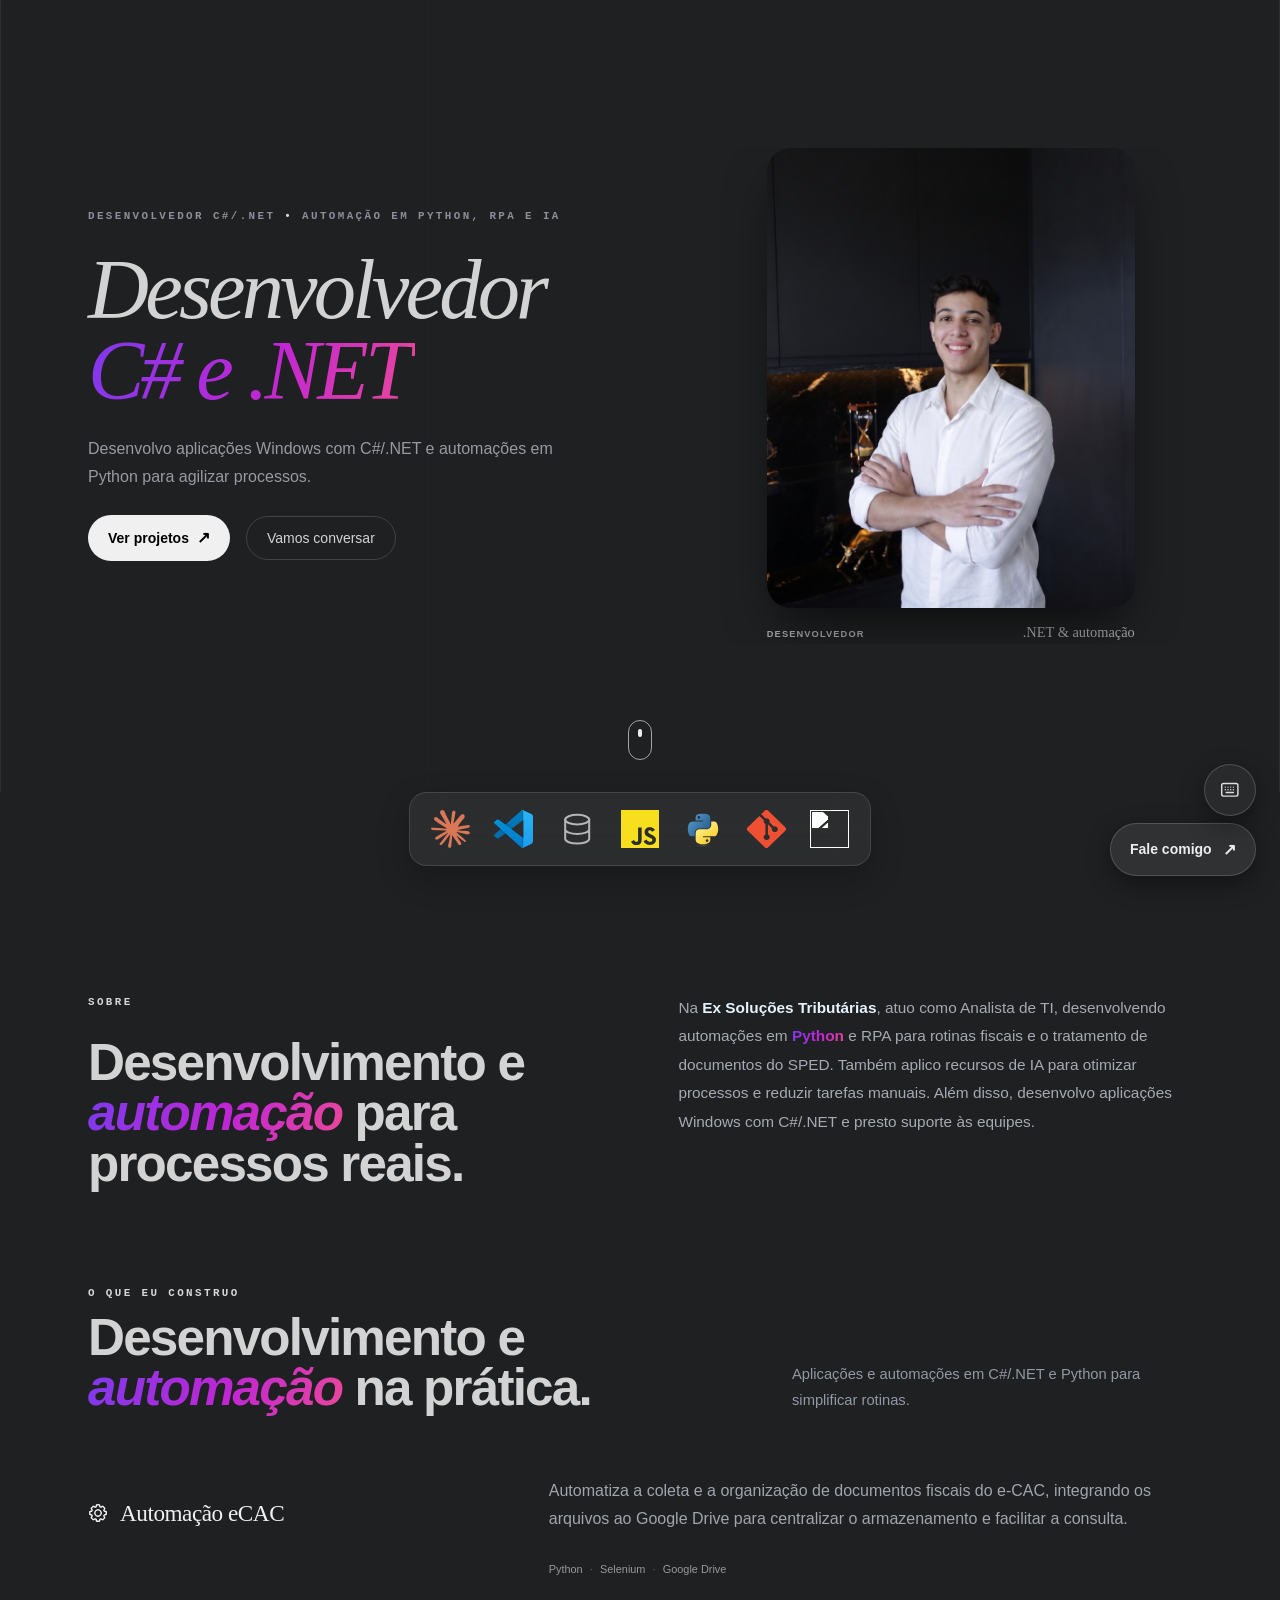
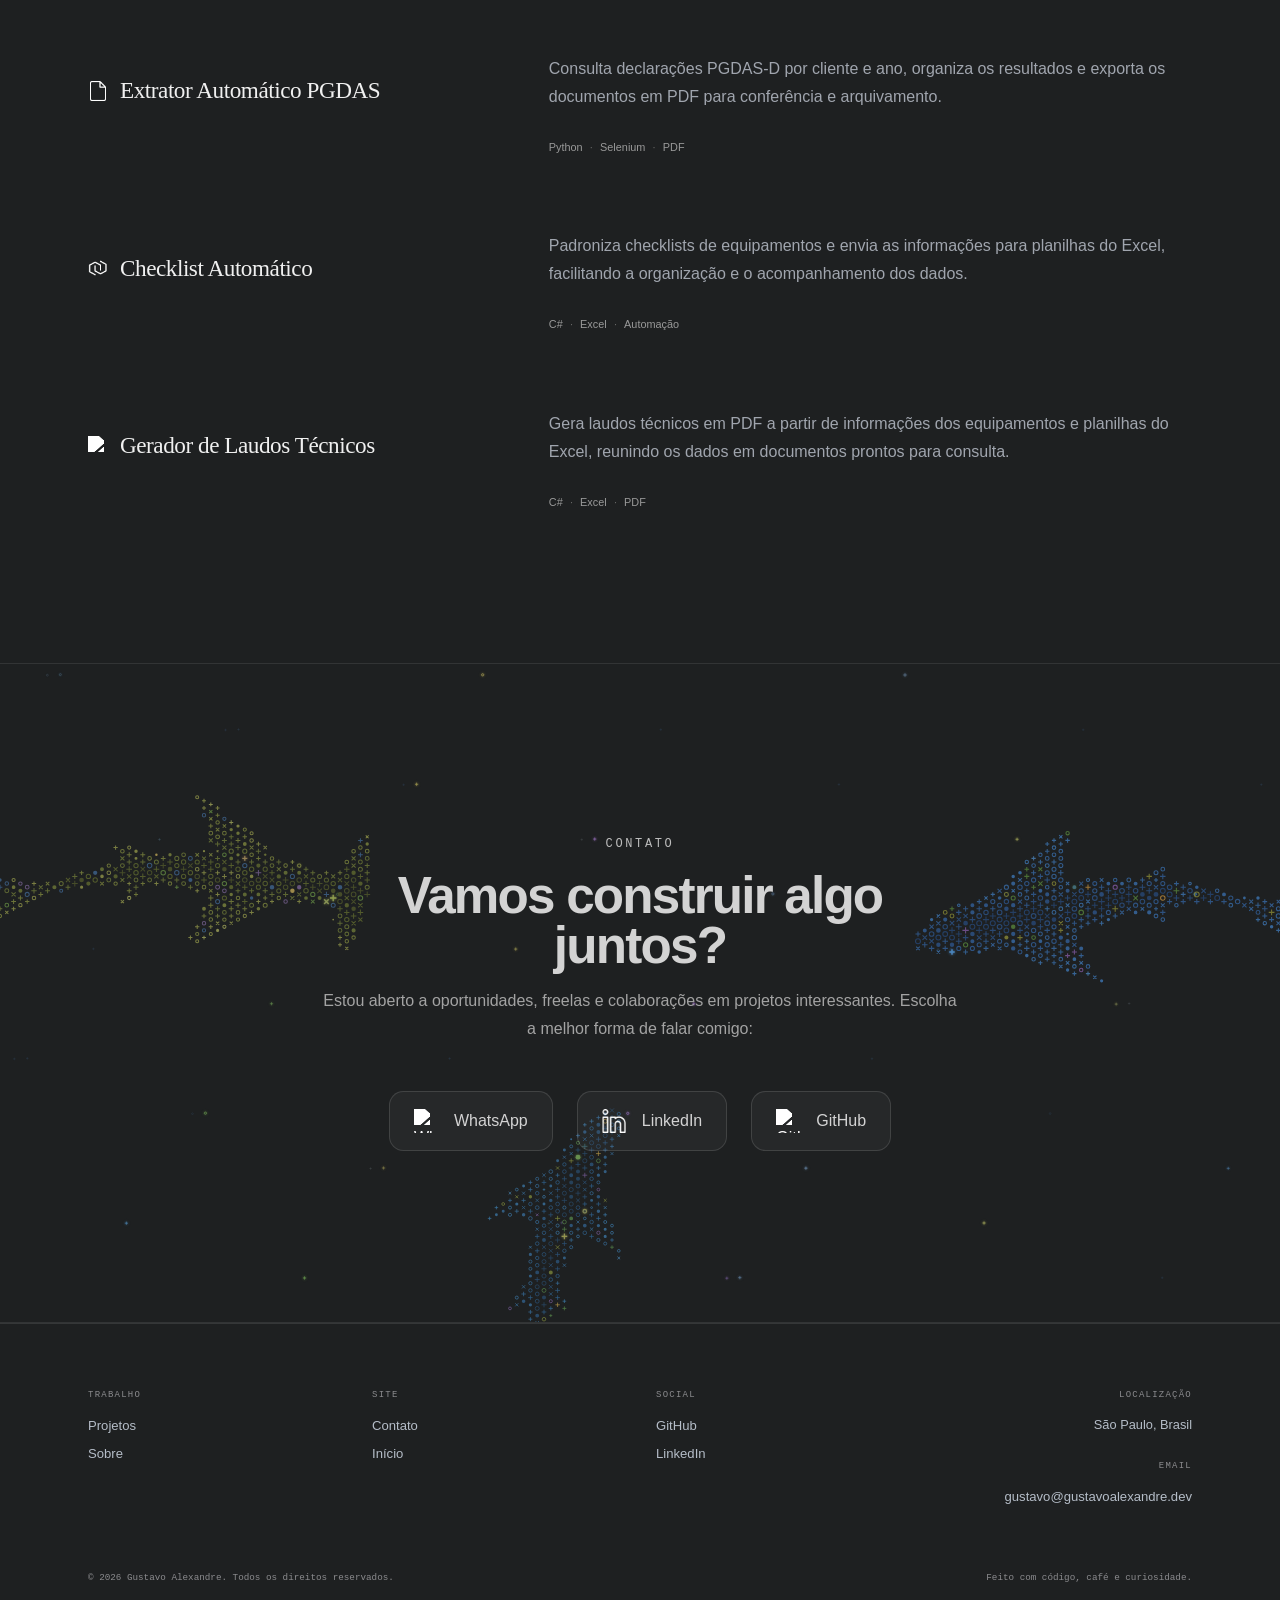
==== commit 12785a89: "adicionando jogo de digitação." ====
--- a/static-export/index.html
+++ b/static-export/index.html
@@ -15,6 +15,19 @@
 </head>
 <body>
   <a class="floating-contact btn-primary" href="#contact">Fale comigo <span aria-hidden="true">↗</span></a>
+  <button
+    class="typing-game-toggle"
+    id="typing-game-toggle"
+    type="button"
+    aria-controls="typing-game-overlay"
+    aria-expanded="false"
+    aria-label="Abrir jogo de digitação"
+    title="Jogo de digitação">
+    <svg viewBox="0 0 24 24" fill="none" stroke="currentColor" stroke-width="1.6" stroke-linecap="round" stroke-linejoin="round" aria-hidden="true">
+      <rect x="3" y="5" width="18" height="14" rx="2" />
+      <path d="M7 9h.01M10 9h.01M13 9h.01M16 9h.01M7 12h.01M10 12h.01M13 12h.01M16 12h.01M8 15h8" />
+    </svg>
+  </button>
 
   <main>
 <section class="hero" id="hero">
@@ -229,6 +242,70 @@
     </section>
   </main>
 
+  <section class="typing-game-overlay" id="typing-game-overlay" role="dialog" aria-modal="true" aria-labelledby="typing-game-title" hidden>
+    <canvas class="shark-school typing-game-sharks" id="typing-game-sharks" aria-hidden="true"></canvas>
+    <div class="typing-game-screen">
+      <div class="typing-game-header">
+        <div>
+          <p class="eyebrow typing-game-eyebrow">DESAFIO DE DIGITAÇÃO</p>
+          <h2 class="section-title typing-game-title" id="typing-game-title">Teste de <span class="text-gradient">digitação</span></h2>
+        </div>
+        <button class="typing-game-sound" id="typing-game-sound" type="button" aria-pressed="true" aria-label="Desativar sons do teclado">
+          <svg viewBox="0 0 24 24" fill="none" stroke="currentColor" stroke-width="1.7" stroke-linecap="round" stroke-linejoin="round" aria-hidden="true">
+            <path d="M4 10v4h4l5 4V6l-5 4H4Z" />
+            <path d="M16 9a5 5 0 0 1 0 6M18.5 6.5a9 9 0 0 1 0 11" />
+          </svg>
+          <span id="typing-game-sound-label">Som ligado</span>
+        </button>
+      </div>
+      <p class="typing-game-instructions">Digite o texto abaixo. O cronômetro começa na primeira tecla.</p>
+
+      <div class="typing-game-stats" aria-label="Estatísticas da partida">
+        <div class="typing-game-stat">
+          <span>Tempo</span>
+          <div><strong id="typing-time">30</strong><small>s</small></div>
+        </div>
+        <div class="typing-game-stat">
+          <span>Palavras por minuto</span>
+          <div><strong id="typing-wpm">0</strong><small>PPM</small></div>
+        </div>
+        <div class="typing-game-stat">
+          <span>Precisão</span>
+          <div><strong id="typing-accuracy">100</strong><small>%</small></div>
+        </div>
+      </div>
+
+      <div class="typing-game-text-area" id="typing-game-text-area">
+        <div class="typing-game-prompt" id="typing-prompt" aria-hidden="true"></div>
+        <input class="typing-game-input" id="typing-input" type="text" aria-label="Digite o texto exibido" autocomplete="off" autocapitalize="off" spellcheck="false">
+      </div>
+      <p class="typing-game-status" id="typing-game-status" aria-live="polite">Clique na área de texto e comece a digitar.</p>
+      <button class="typing-game-restart" id="typing-game-restart" type="button" hidden>Tentar de novo</button>
+
+      <div class="typing-game-keyboard" aria-hidden="true">
+        <div class="typing-game-keyboard-row">
+          <kbd data-key="Escape">esc</kbd><kbd data-key="F1">F1</kbd><kbd data-key="F2">F2</kbd><kbd data-key="F3">F3</kbd><kbd data-key="F4">F4</kbd><kbd data-key="F5">F5</kbd><kbd data-key="F6">F6</kbd><kbd data-key="F7">F7</kbd><kbd data-key="F8">F8</kbd><kbd data-key="F9">F9</kbd><kbd data-key="F10">F10</kbd><kbd data-key="F11">F11</kbd><kbd data-key="F12">F12</kbd><kbd data-key="Delete">del</kbd>
+        </div>
+        <div class="typing-game-keyboard-row">
+          <kbd data-key="Backquote">~</kbd><kbd data-key="Digit1">1</kbd><kbd data-key="Digit2">2</kbd><kbd data-key="Digit3">3</kbd><kbd data-key="Digit4">4</kbd><kbd data-key="Digit5">5</kbd><kbd data-key="Digit6">6</kbd><kbd data-key="Digit7">7</kbd><kbd data-key="Digit8">8</kbd><kbd data-key="Digit9">9</kbd><kbd data-key="Digit0">0</kbd><kbd data-key="Minus">-</kbd><kbd data-key="Equal">=</kbd><kbd class="typing-key-wide" data-key="Backspace">⌫</kbd>
+        </div>
+        <div class="typing-game-keyboard-row">
+          <kbd class="typing-key-wide" data-key="Tab">tab</kbd><kbd data-key="KeyQ">Q</kbd><kbd data-key="KeyW">W</kbd><kbd data-key="KeyE">E</kbd><kbd data-key="KeyR">R</kbd><kbd data-key="KeyT">T</kbd><kbd data-key="KeyY">Y</kbd><kbd data-key="KeyU">U</kbd><kbd data-key="KeyI">I</kbd><kbd data-key="KeyO">O</kbd><kbd data-key="KeyP">P</kbd><kbd data-key="BracketLeft">[</kbd><kbd data-key="BracketRight">]</kbd><kbd data-key="Backslash">\</kbd>
+        </div>
+        <div class="typing-game-keyboard-row">
+          <kbd class="typing-key-wide" data-key="CapsLock">caps</kbd><kbd data-key="KeyA">A</kbd><kbd data-key="KeyS">S</kbd><kbd data-key="KeyD">D</kbd><kbd data-key="KeyF">F</kbd><kbd data-key="KeyG">G</kbd><kbd data-key="KeyH">H</kbd><kbd data-key="KeyJ">J</kbd><kbd data-key="KeyK">K</kbd><kbd data-key="KeyL">L</kbd><kbd data-key="Semicolon">;</kbd><kbd data-key="Quote">'</kbd><kbd class="typing-key-wide" data-key="Enter">enter</kbd>
+        </div>
+        <div class="typing-game-keyboard-row">
+          <kbd class="typing-key-wide" data-key="ShiftLeft">shift</kbd><kbd data-key="KeyZ">Z</kbd><kbd data-key="KeyX">X</kbd><kbd data-key="KeyC">C</kbd><kbd data-key="KeyV">V</kbd><kbd data-key="KeyB">B</kbd><kbd data-key="KeyN">N</kbd><kbd data-key="KeyM">M</kbd><kbd data-key="Comma">,</kbd><kbd data-key="Period">.</kbd><kbd data-key="Slash">/</kbd><kbd class="typing-key-wide" data-key="ShiftRight">shift</kbd>
+        </div>
+        <div class="typing-game-keyboard-row typing-game-keyboard-bottom">
+          <kbd data-key="ControlLeft">ctrl</kbd><kbd data-key="AltLeft">alt</kbd><kbd data-key="MetaLeft">cmd</kbd><kbd class="typing-key-space" data-key="Space"></kbd><kbd data-key="MetaRight">cmd</kbd><kbd data-key="AltRight">alt</kbd><kbd data-key="ControlRight">ctrl</kbd>
+        </div>
+      </div>
+
+      <p class="typing-game-credit"><a href="https://github.com/AayushBharti/keythm" target="_blank" rel="noopener noreferrer">Sons e teclado inspirados no Keythm</a></p>
+    </div>
+  </section>
 
   <footer class="site-footer">
     <div class="container footer-grid">
@@ -262,5 +339,6 @@
 
   <script src="script.js"></script>
   <script src="main.js"></script>
+  <script src="typing-game.js"></script>
 </body>
 </html>
--- a/static-export/styles.css
+++ b/static-export/styles.css
@@ -1987,3 +1987,399 @@
   padding-inline-end: 0.08em;
   margin-inline-end: -0.08em;
 }
+
+.typing-game-open {
+  overflow: hidden;
+}
+
+.typing-game-toggle {
+  position: fixed;
+  right: 1.5rem;
+  bottom: 5.25rem;
+  z-index: 210;
+  display: grid;
+  width: 3.25rem;
+  height: 3.25rem;
+  place-items: center;
+  border: 1px solid rgba(255, 255, 255, 0.18);
+  border-radius: 50%;
+  background: #282a2b;
+  color: #dedede;
+  box-shadow: 0 8px 24px rgba(0, 0, 0, 0.38);
+  cursor: pointer;
+  transition: background-color 0.2s ease, border-color 0.2s ease, transform 0.2s ease;
+}
+
+.typing-game-toggle svg {
+  width: 1.35rem;
+  height: 1.35rem;
+}
+
+.typing-game-toggle:hover {
+  transform: translateY(-2px);
+  border-color: rgba(255, 255, 255, 0.36);
+  background: #343738;
+}
+
+.typing-game-toggle:focus-visible {
+  outline: 2px solid #c026d3;
+  outline-offset: 3px;
+}
+
+.typing-game-overlay {
+  --game-origin-x: 50%;
+  --game-origin-y: 50%;
+  position: fixed;
+  inset: 0;
+  z-index: 200;
+  display: grid;
+  overflow-y: auto;
+  place-items: center;
+  padding: 2rem 1.5rem;
+  background: #1e2021;
+  clip-path: circle(0 at var(--game-origin-x) var(--game-origin-y));
+  opacity: 0;
+  pointer-events: none;
+  visibility: hidden;
+  transition:
+    clip-path 0.55s cubic-bezier(0.22, 0.8, 0.25, 1),
+    opacity 0.25s ease,
+    visibility 0s linear 0.55s;
+}
+
+.typing-game-overlay.is-visible {
+  clip-path: circle(200vmax at var(--game-origin-x) var(--game-origin-y));
+  opacity: 1;
+  pointer-events: auto;
+  visibility: visible;
+  transition-delay: 0s;
+}
+
+.typing-game-overlay[hidden] {
+  display: none;
+}
+
+.typing-game-screen {
+  position: relative;
+  z-index: 1;
+  width: min(100%, 64rem);
+  margin: auto;
+  text-align: center;
+}
+
+.typing-game-sharks {
+  opacity: 0.8;
+}
+
+.typing-game-header {
+  display: flex;
+  align-items: center;
+  justify-content: center;
+  gap: 1rem;
+}
+
+.typing-game-eyebrow {
+  margin-bottom: 0.55rem;
+  color: #a6a6a6;
+  font-family: var(--font-mono);
+  font-size: 0.7rem;
+  letter-spacing: 0.2em;
+}
+
+.typing-game-title {
+  font-family: var(--font-serif);
+  font-size: clamp(2.2rem, 5vw, 3.8rem);
+  font-weight: 400;
+  line-height: 1.05;
+}
+
+.typing-game-sound {
+  display: inline-flex;
+  align-items: center;
+  gap: 0.45rem;
+  padding: 0.6rem 0.8rem;
+  border: 1px solid rgba(255, 255, 255, 0.12);
+  border-radius: 999px;
+  background: rgba(255, 255, 255, 0.04);
+  color: #c5c5c5;
+  font-size: 0.75rem;
+  cursor: pointer;
+  transition: background-color 0.2s ease, border-color 0.2s ease, color 0.2s ease;
+}
+
+.typing-game-sound:hover,
+.typing-game-sound[aria-pressed="true"] {
+  border-color: rgba(192, 38, 211, 0.38);
+  background: rgba(192, 38, 211, 0.1);
+  color: #f0d7f3;
+}
+
+.typing-game-sound svg {
+  width: 1rem;
+  height: 1rem;
+}
+
+.typing-game-instructions {
+  margin: 0.8rem auto 0;
+  color: #a6a6a6;
+  font-size: 0.9rem;
+}
+
+.typing-game-stats {
+  display: flex;
+  align-items: baseline;
+  justify-content: flex-end;
+  gap: 1.5rem;
+  margin: 2rem auto 0.75rem;
+}
+
+.typing-game-stat {
+  display: flex;
+  align-items: baseline;
+  gap: 0.35rem;
+}
+
+.typing-game-stat > span {
+  color: rgba(220, 220, 220, 0.5);
+  font-size: 0.7rem;
+}
+
+.typing-game-stat div {
+  display: flex;
+  align-items: baseline;
+  justify-content: center;
+  gap: 0.35rem;
+}
+
+.typing-game-stat strong {
+  color: #f0f0f0;
+  font-family: var(--font-mono);
+  font-size: 1.05rem;
+  font-weight: 500;
+}
+
+.typing-game-stat small {
+  color: rgba(220, 220, 220, 0.5);
+  font-size: 0.68rem;
+}
+
+.typing-game-text-area {
+  position: relative;
+  width: 100%;
+  min-height: 10rem;
+  overflow: hidden;
+  padding: 1.2rem 1.35rem;
+  border: 1px solid rgba(255, 255, 255, 0.14);
+  border-radius: 0.9rem;
+  background: rgba(15, 16, 16, 0.74);
+  box-shadow: inset 0 1px 0 rgba(255, 255, 255, 0.025);
+  text-align: left;
+  cursor: text;
+}
+
+.typing-game-prompt {
+  min-height: 7.8rem;
+  color: rgba(226, 226, 226, 0.5);
+  font-family: var(--font-mono);
+  font-size: clamp(1.05rem, 2.2vw, 1.5rem);
+  line-height: 1.8;
+  white-space: pre-wrap;
+}
+
+.typing-game-word {
+  display: inline-flex;
+  margin-right: 0.48em;
+}
+
+.typing-game-prompt .is-correct {
+  color: #ededed;
+}
+
+.typing-game-prompt .is-incorrect {
+  color: #f178a8;
+}
+
+.typing-game-prompt .is-current {
+  border-bottom: 2px solid #c026d3;
+  animation: typing-caret 1s steps(2, start) infinite;
+}
+
+@keyframes typing-caret {
+  to { border-color: transparent; }
+}
+
+.typing-game-input {
+  position: absolute;
+  inset: 0;
+  width: 100%;
+  height: 100%;
+  padding: 1.2rem 1.35rem;
+  border: 0;
+  opacity: 0;
+  cursor: text;
+}
+
+.typing-game-status {
+  min-height: 1.5rem;
+  margin: 0.35rem 0 0;
+  color: rgba(220, 220, 220, 0.45);
+  font-size: 0.8rem;
+}
+
+.typing-game-restart {
+  margin: 0.75rem 0;
+  padding: 0.5rem 0.8rem;
+  border: 1px solid rgba(255, 255, 255, 0.12);
+  border-radius: 0.5rem;
+  background: rgba(255, 255, 255, 0.04);
+  color: #c5c5c5;
+  cursor: pointer;
+}
+
+.typing-game-restart:hover {
+  background: rgba(255, 255, 255, 0.1);
+  color: #fff;
+}
+
+.typing-game-keyboard {
+  display: grid;
+  gap: 0.35rem;
+  width: min(100%, 58rem);
+  margin: 1.25rem auto 0;
+  padding: 0.7rem;
+  border: 1px solid rgba(255, 255, 255, 0.1);
+  border-radius: 0.8rem;
+  background: rgba(255, 255, 255, 0.035);
+  box-shadow: 0 1rem 3rem rgba(0, 0, 0, 0.18);
+}
+
+.typing-game-keyboard-row {
+  display: flex;
+  justify-content: center;
+  gap: 0.3rem;
+  min-width: 0;
+}
+
+.typing-game-keyboard kbd {
+  display: grid;
+  flex: 1 1 0;
+  min-width: 0;
+  height: 2rem;
+  place-items: center;
+  border: 1px solid rgba(255, 255, 255, 0.11);
+  border-bottom: 3px solid rgba(0, 0, 0, 0.55);
+  border-radius: 0.32rem;
+  background: linear-gradient(180deg, #37393a, #292b2c);
+  color: #aaa;
+  font-family: var(--font-mono);
+  font-size: 0.62rem;
+  transition: transform 0.08s ease, border-color 0.08s ease, background-color 0.08s ease, box-shadow 0.08s ease;
+}
+
+.typing-game-keyboard kbd.typing-key-wide {
+  flex-grow: 1.6;
+  font-size: 0.56rem;
+}
+
+.typing-game-keyboard kbd.is-pressed {
+  transform: translateY(2px);
+  border-color: rgba(192, 38, 211, 0.7);
+  border-bottom-width: 1px;
+  background: linear-gradient(180deg, rgba(192, 38, 211, 0.6), rgba(124, 58, 237, 0.45));
+  color: #fff;
+  box-shadow: 0 0 0.8rem rgba(192, 38, 211, 0.24);
+}
+
+.typing-game-keyboard-bottom kbd {
+  flex-grow: 1.15;
+}
+
+.typing-game-keyboard-bottom kbd.typing-key-space {
+  flex-grow: 6;
+}
+
+.typing-game-credit {
+  margin-top: 1rem;
+  color: rgba(220, 220, 220, 0.35);
+  font-size: 0.7rem;
+}
+
+.typing-game-credit a {
+  color: inherit;
+  text-underline-offset: 0.2em;
+}
+
+.typing-game-credit a:hover {
+  color: #ededed;
+}
+
+@media (max-width: 767px) {
+  .typing-game-toggle {
+    right: 1rem;
+    bottom: 4.75rem;
+    width: 3rem;
+    height: 3rem;
+  }
+
+  .typing-game-overlay {
+    padding: 1.25rem 1rem;
+  }
+
+  .typing-game-header {
+    flex-direction: column;
+    gap: 0.8rem;
+  }
+
+  .typing-game-stats {
+    justify-content: center;
+    gap: 0.75rem;
+    margin: 1.5rem auto 0.75rem;
+  }
+
+  .typing-game-stat > span {
+    font-size: 0.58rem;
+  }
+
+  .typing-game-stat strong {
+    font-size: 0.95rem;
+  }
+
+  .typing-game-prompt {
+    min-height: 8.1rem;
+    font-size: 1rem;
+  }
+
+  .typing-game-keyboard {
+    gap: 0.22rem;
+    margin-top: 0.75rem;
+    padding: 0.4rem;
+  }
+
+  .typing-game-keyboard-row {
+    gap: 0.16rem;
+  }
+
+  .typing-game-keyboard kbd {
+    height: 1.45rem;
+    border-radius: 0.2rem;
+    font-size: 0.46rem;
+  }
+
+  .typing-game-keyboard kbd.typing-key-wide {
+    font-size: 0.4rem;
+  }
+}
+
+@media (prefers-reduced-motion: reduce) {
+  .typing-game-toggle,
+  .typing-game-overlay,
+  .typing-game-prompt .is-current,
+  .typing-game-keyboard kbd {
+    transition: none;
+    animation: none;
+  }
+
+  .typing-game-overlay {
+    transition-duration: 0.01ms;
+  }
+}
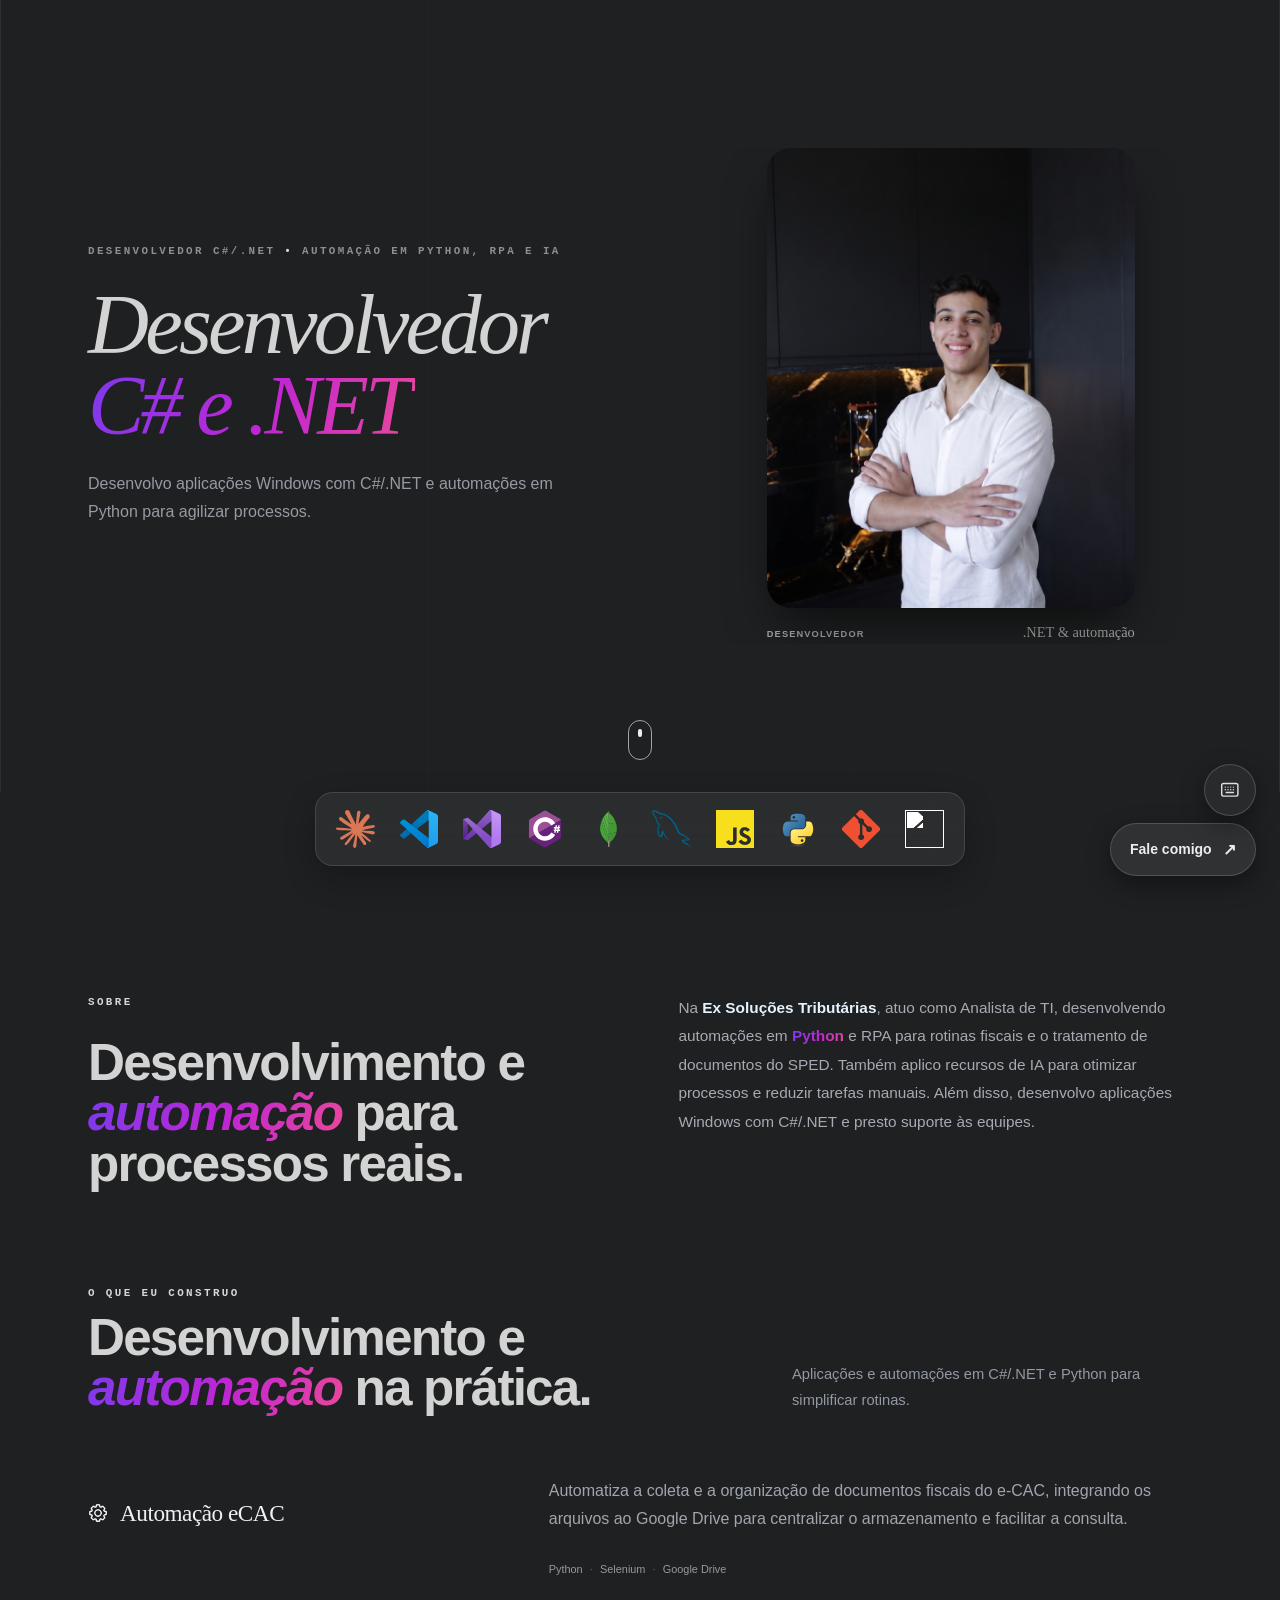
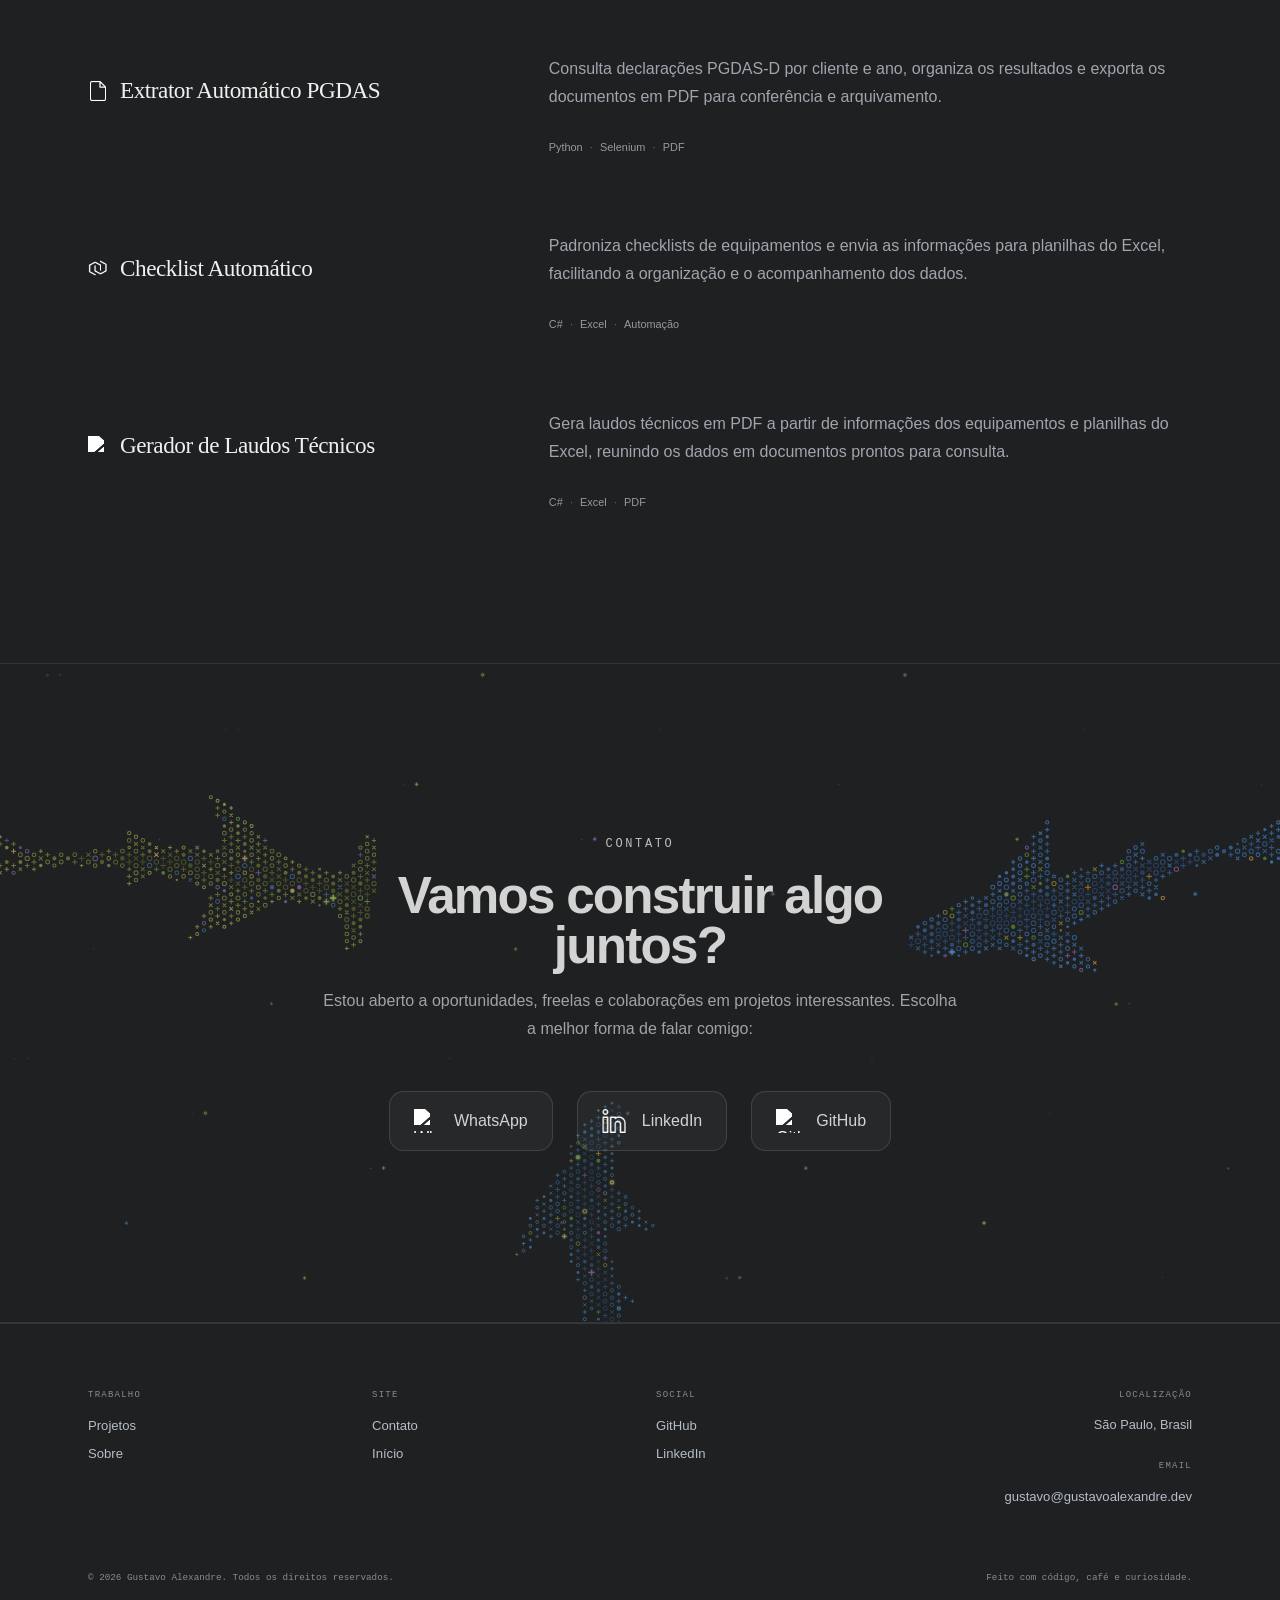
==== commit e795d056: "atualizando o som, retirando os botões." ====
--- a/static-export/index.html
+++ b/static-export/index.html
@@ -37,10 +37,6 @@
       <p class="hero-kicker">DESENVOLVEDOR C#/.NET <span>•</span> AUTOMAÇÃO EM PYTHON, RPA E IA</p>
       <h1 class="hero-title">Desenvolvedor<br><em class="text-gradient">C# e .NET</em></h1>
       <p class="hero-description">Desenvolvo aplicações Windows com C#/.NET e automações em Python para agilizar processos.</p>
-      <div class="hero-buttons">
-        <a href="#projects" class="btn-primary">Ver projetos <span aria-hidden="true">↗</span></a>
-        <a href="#contact" class="btn-secondary">Vamos conversar</a>
-      </div>
     </div>
 
     <div class="hero-image fade-in stagger-2">
@@ -69,9 +65,21 @@
             <img class="tool-icon" src="icons/vscode.svg" alt="" aria-hidden="true" />
             <span>VS Code</span>
           </li>
-          <li class="tool-item" tabindex="0" aria-label="Bancos de dados">
-            <svg class="tool-icon" viewBox="0 0 32 32" aria-hidden="true"><ellipse cx="16" cy="8" rx="10" ry="4" /><path d="M6 8v16c0 2.2 4.5 4 10 4s10-1.8 10-4V8M6 16c0 2.2 4.5 4 10 4s10-1.8 10-4" /></svg>
-            <span>Bancos de dados</span>
+          <li class="tool-item" tabindex="0" aria-label="Visual Studio Community 2022">
+            <img class="tool-icon" src="icons/visualstudio.svg" alt="" aria-hidden="true" />
+            <span>Visual Studio Community 2022</span>
+          </li>
+          <li class="tool-item" tabindex="0" aria-label="C sharp">
+            <img class="tool-icon" src="icons/csharp.svg" alt="" aria-hidden="true" />
+            <span>C#</span>
+          </li>
+          <li class="tool-item" tabindex="0" aria-label="MongoDB">
+            <img class="tool-icon" src="icons/mongodb.svg" alt="" aria-hidden="true" />
+            <span>MongoDB</span>
+          </li>
+          <li class="tool-item" tabindex="0" aria-label="MySQL">
+            <img class="tool-icon" src="icons/mysql.svg" alt="" aria-hidden="true" />
+            <span>MySQL</span>
           </li>
           <li class="tool-item" tabindex="0" aria-label="JavaScript">
             <img class="tool-icon" src="icons/javascript.svg" alt="" aria-hidden="true" />
--- a/static-export/styles.css
+++ b/static-export/styles.css
@@ -1814,7 +1814,9 @@
 
 .tool-list {
   display: flex;
+  flex-wrap: wrap;
   align-items: flex-end;
+  justify-content: center;
   gap: 0.45rem;
   margin: 0;
   padding: 0 0.25rem;
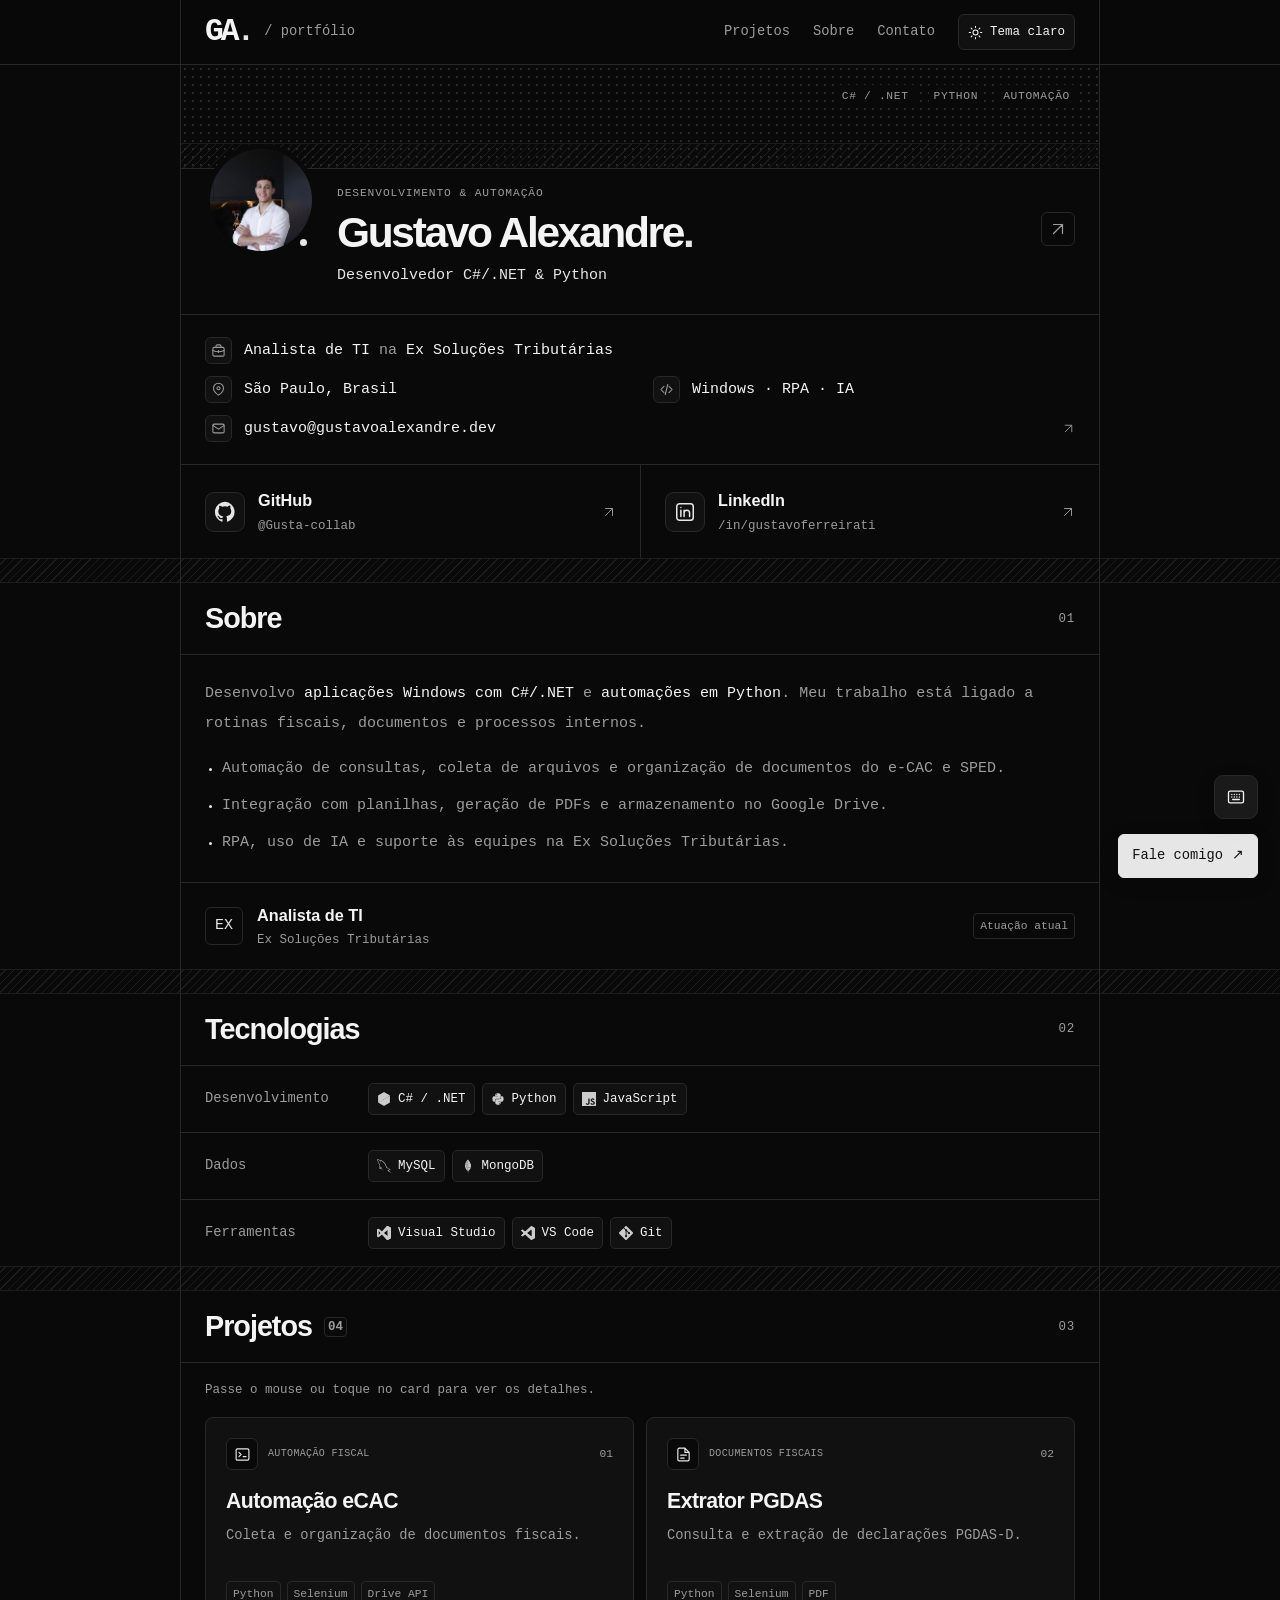
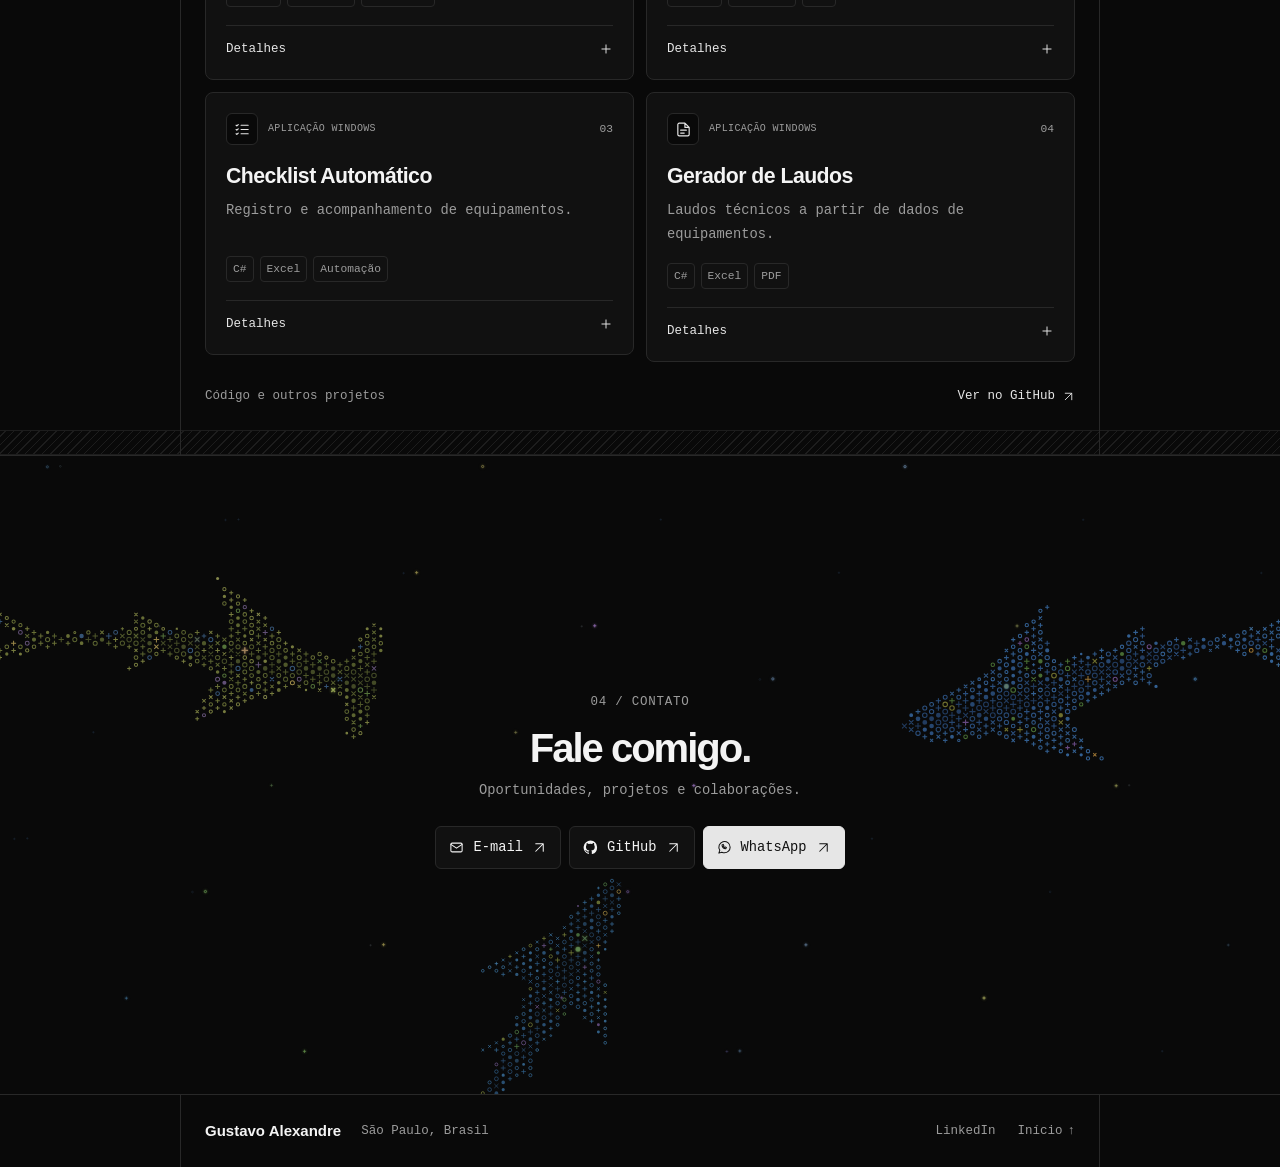
==== commit 02afab5a: "atualziando o portifolio." ====
--- a/static-export/index.html
+++ b/static-export/index.html
@@ -10,11 +10,38 @@
   <meta property="og:description" content="Desenvolvedor C# e .NET com experiência em aplicações Windows e automações com RPA e IA." />
   <meta property="og:type" content="website" />
   <meta name="twitter:card" content="summary_large_image" />
+  <meta name="color-scheme" content="dark light" />
+  <script>
+    try {
+      document.documentElement.dataset.theme = localStorage.getItem('portfolio-theme') === 'light' ? 'light' : 'dark';
+    } catch (_) {
+      document.documentElement.dataset.theme = 'dark';
+    }
+  </script>
   <link rel="stylesheet" href="styles.css" />
+  <link rel="stylesheet" href="styles-portfolio.css" />
   <link rel="icon" href="icons/hexagono2.png" type="image/png" />
 </head>
 <body>
-  <a class="floating-contact btn-primary" href="#contact">Fale comigo <span aria-hidden="true">↗</span></a>
+  <a class="skip-link" href="#main-content">Pular para o conteúdo</a>
+  <svg class="icon-sprite" xmlns="http://www.w3.org/2000/svg" aria-hidden="true">
+    <defs>
+      <symbol id="icon-code" viewBox="0 0 24 24"><path d="m8 7-5 5 5 5m8-10 5 5-5 5M14 4l-4 16" /></symbol>
+      <symbol id="icon-briefcase" viewBox="0 0 24 24"><rect x="3" y="7" width="18" height="14" rx="2" /><path d="M8 7V5a2 2 0 0 1 2-2h4a2 2 0 0 1 2 2v2M3 12a22 22 0 0 0 18 0m-9 0v3" /></symbol>
+      <symbol id="icon-pin" viewBox="0 0 24 24"><path d="M20 10c0 6-8 11-8 11S4 16 4 10a8 8 0 0 1 16 0Z" /><circle cx="12" cy="10" r="2.5" /></symbol>
+      <symbol id="icon-mail" viewBox="0 0 24 24"><rect x="3" y="5" width="18" height="14" rx="2" /><path d="m3 7 9 6 9-6" /></symbol>
+      <symbol id="icon-arrow" viewBox="0 0 24 24"><path d="M6 18 18 6M6 6h12v12" /></symbol>
+      <symbol id="icon-plus" viewBox="0 0 24 24"><path d="M12 5v14M5 12h14" /></symbol>
+      <symbol id="icon-sun" viewBox="0 0 24 24"><circle cx="12" cy="12" r="4" /><path d="M12 2v2m0 16v2M2 12h2m16 0h2M5 5l1.5 1.5m11 11L19 19M5 19l1.5-1.5m11-11L19 5" /></symbol>
+      <symbol id="icon-moon" viewBox="0 0 24 24"><path d="M20.5 13.5A9 9 0 0 1 10.5 3a9 9 0 1 0 10 10.5Z" /></symbol>
+      <symbol id="icon-file" viewBox="0 0 24 24"><path d="M14 3H6a2 2 0 0 0-2 2v14a2 2 0 0 0 2 2h12a2 2 0 0 0 2-2V9l-6-6Zm0 0v6h6M8 13h8m-8 4h5" /></symbol>
+      <symbol id="icon-checklist" viewBox="0 0 24 24"><path d="M10 6h10m-10 6h10m-10 6h10M3 6l1 1 2-2m-3 7 1 1 2-2m-3 7 1 1 2-2" /></symbol>
+      <symbol id="icon-terminal" viewBox="0 0 24 24"><rect x="3" y="4" width="18" height="16" rx="2" /><path d="m7 9 3 3-3 3m6 0h4" /></symbol>
+      <symbol id="icon-github" viewBox="0 0 24 24"><path fill="currentColor" stroke="none" d="M12 .9a11.1 11.1 0 0 0-3.5 21.6c.6.1.8-.2.8-.5v-2.1c-3.4.7-4.1-1.4-4.1-1.4-.5-1.3-1.2-1.7-1.2-1.7-1.1-.8.1-.8.1-.8 1.2.1 1.8 1.2 1.8 1.2 1.1 1.8 2.8 1.3 3.5 1 .1-.8.4-1.3.8-1.6-2.7-.3-5.5-1.3-5.5-5.5 0-1.2.4-2.2 1.1-3-.1-.3-.5-1.5.1-3 0 0 .9-.3 3.1 1.1a10.8 10.8 0 0 1 5.7 0C16.7 4.8 17.6 5 17.6 5c.6 1.5.2 2.7.1 3 .7.8 1.1 1.8 1.1 3 0 4.3-2.8 5.2-5.5 5.5.5.4.8 1.1.8 2.2V22c0 .3.2.6.8.5A11.1 11.1 0 0 0 12 .9Z" /></symbol>
+      <symbol id="icon-linkedin" viewBox="0 0 24 24"><rect x="3" y="3" width="18" height="18" rx="3" /><path d="M7.5 10v7m0-10v.1M11 17v-7m0 3a3 3 0 0 1 6 0v4" /></symbol>
+      <symbol id="icon-message" viewBox="0 0 24 24"><path d="M21 11.5a9 9 0 0 1-9 9c-1.5 0-3-.4-4.3-1L3 21l1.5-4.7a9 9 0 1 1 16.5-4.8Z" /><path d="M8 8c.2 3.6 2.4 5.8 6 6l1-2-2-1-1 1-2-2 1-1-1-2-2 1Z" /></symbol>
+    </defs>
+  </svg>
   <button
     class="typing-game-toggle"
     id="typing-game-toggle"
@@ -28,223 +55,109 @@
       <path d="M7 9h.01M10 9h.01M13 9h.01M16 9h.01M7 12h.01M10 12h.01M13 12h.01M16 12h.01M8 15h8" />
     </svg>
   </button>
-
-  <main>
-<section class="hero" id="hero">
-  <div class="hero-gridline" aria-hidden="true"></div>
-  <div class="container hero-grid">
-    <div class="hero-text">
-      <p class="hero-kicker">DESENVOLVEDOR C#/.NET <span>•</span> AUTOMAÇÃO EM PYTHON, RPA E IA</p>
-      <h1 class="hero-title">Desenvolvedor<br><em class="text-gradient">C# e .NET</em></h1>
-      <p class="hero-description">Desenvolvo aplicações Windows com C#/.NET e automações em Python para agilizar processos.</p>
-    </div>
-
-    <div class="hero-image fade-in stagger-2">
-      <div class="hero-photo-card">
-        <img src="images/eu.jpg" alt="Foto de Gustavo" class="hero-photo" />
-        <div class="hero-photo-caption"><span>DESENVOLVEDOR</span><strong>.NET &amp; automação</strong></div>
-      </div>
-    </div>
-  </div>
-  
-  <div class="scroll-indicator">
-    <div class="mouse">
-      <div class="wheel"></div>
-    </div>
-  </div>
-
-</section>
-
-    <section class="tool-dock" aria-label="Ferramentas que utilizo">
-        <ul class="tool-list">
-          <li class="tool-item" tabindex="0" aria-label="Claude">
-            <img class="tool-icon" src="icons/claude.svg" alt="" aria-hidden="true" />
-            <span>Claude</span>
-          </li>
-          <li class="tool-item" tabindex="0" aria-label="VS Code">
-            <img class="tool-icon" src="icons/vscode.svg" alt="" aria-hidden="true" />
-            <span>VS Code</span>
-          </li>
-          <li class="tool-item" tabindex="0" aria-label="Visual Studio Community 2022">
-            <img class="tool-icon" src="icons/visualstudio.svg" alt="" aria-hidden="true" />
-            <span>Visual Studio Community 2022</span>
-          </li>
-          <li class="tool-item" tabindex="0" aria-label="C sharp">
-            <img class="tool-icon" src="icons/csharp.svg" alt="" aria-hidden="true" />
-            <span>C#</span>
-          </li>
-          <li class="tool-item" tabindex="0" aria-label="MongoDB">
-            <img class="tool-icon" src="icons/mongodb.svg" alt="" aria-hidden="true" />
-            <span>MongoDB</span>
-          </li>
-          <li class="tool-item" tabindex="0" aria-label="MySQL">
-            <img class="tool-icon" src="icons/mysql.svg" alt="" aria-hidden="true" />
-            <span>MySQL</span>
-          </li>
-          <li class="tool-item" tabindex="0" aria-label="JavaScript">
-            <img class="tool-icon" src="icons/javascript.svg" alt="" aria-hidden="true" />
-            <span>JavaScript</span>
-          </li>
-          <li class="tool-item" tabindex="0" aria-label="Python">
-            <img class="tool-icon" src="icons/python.svg" alt="" aria-hidden="true" />
-            <span>Python</span>
-          </li>
-          <li class="tool-item" tabindex="0" aria-label="Git">
-            <img class="tool-icon" src="icons/git.svg" alt="" aria-hidden="true" />
-            <span>Git</span>
-          </li>
-          <li class="tool-item" tabindex="0" aria-label="GitHub">
-            <img class="tool-icon tool-icon-github" src="icons/github.svg" alt="" aria-hidden="true" />
-            <span>GitHub</span>
-          </li>
-        </ul>
-    </section>
-
-    <section class="about" id="about">
-      <div class="container">
-        <div class="about-grid">
-          <div class="about-intro fade-in">
-            <p class="eyebrow">Sobre</p>
-            <h2 class="section-title">Desenvolvimento e <em class="text-gradient">automação</em> para processos reais.</h2>
-          </div>
-          <div class="about-text fade-in stagger-2">
-            <p>
-              Na <strong>Ex Soluções Tributárias</strong>, atuo como Analista de TI, desenvolvendo automações em <strong><span class="text-gradient">Python</span></strong> e RPA para rotinas fiscais e o tratamento de documentos do SPED. Também aplico recursos de IA para otimizar processos e reduzir tarefas manuais. Além disso, desenvolvo aplicações Windows com C#/.NET e presto suporte às equipes.
-            </p>
-          </div>
-        </div>
-      </div>
-    </section>
-
-    <section class="projects" id="projects">
-      <div class="container projects-intro">
-          <div>
-            <p class="eyebrow">O que eu construo</p>
-            <h2 class="section-title">Desenvolvimento e <em class="text-gradient">automação</em> na prática.</h2>
-          </div>
-          <p class="projects-note">Aplicações e automações em C#/.NET e Python para simplificar rotinas.</p>
-      </div>
-      <div class="projects-grid">
-          
-          <!-- PROJETO 1 -->
-          <article class="project-card fade-in stagger-1">
-            <div class="project-content">
-              <div class="project-header">
-                <div class="project-icon">
-                  <img src="icons/engrenagem.png" alt="Automação eCAC" width="20" height="20" />
-                </div>
-                <h3 class="project-title">Automação eCAC</h3>
-              </div>
-              <p class="project-description">
-                Automatiza a coleta e a organização de documentos fiscais do e-CAC, integrando os arquivos ao Google Drive para centralizar o armazenamento e facilitar a consulta.
-              </p>
-              <div class="project-tags">
-                <span>Python</span>
-                <span>Selenium</span>
-                <span>Google Drive</span>
-              </div>
-            </div>
-          </article>
-          
-          <!-- PROJETO 2 -->
-          <article class="project-card fade-in stagger-1">
-            <div class="project-content">
-              <div class="project-header">
-                <div class="project-icon">
-                  <img src="icons/documento.png" alt="Extrator Automático PGDAS" width="20" height="20" />
-                </div>
-                <h3 class="project-title">Extrator Automático PGDAS</h3>
-              </div>
-              <p class="project-description">
-                Consulta declarações PGDAS-D por cliente e ano, organiza os resultados e exporta os documentos em PDF para conferência e arquivamento.
-              </p>
-              <div class="project-tags">
-                <span>Python</span>
-                <span>Selenium</span>
-                <span>PDF</span>
-              </div>
-            </div>
-          </article>
-
-          <!-- PROJETO 3 -->
-          <article class="project-card fade-in stagger-1">
-            <div class="project-content">
-              <div class="project-header">
-                <div class="project-icon">
-                  <img src="icons/hexagono2.png" alt="Checklist Automático" width="20" height="20" />
-                </div>
-                <h3 class="project-title">Checklist Automático</h3>
-              </div>
-              <p class="project-description">
-                Padroniza checklists de equipamentos e envia as informações para planilhas do Excel, facilitando a organização e o acompanhamento dos dados.
-              </p>
-              <div class="project-tags">
-                <span>C#</span>
-                <span>Excel</span>
-                <span>Automação</span>
-              </div>
-            </div>
-          </article>
-
-          <!-- PROJETO 4 -->
-          <article class="project-card fade-in stagger-1">
-            <div class="project-content">
-              <div class="project-header">
-                <div class="project-icon">
-                  <img src="icons/googledocs.svg" alt="Gerador de Laudos Técnicos" width="20" height="20" />
-                </div>
-                <h3 class="project-title">Gerador de Laudos Técnicos</h3>
-              </div>
-              <p class="project-description">
-                Gera laudos técnicos em PDF a partir de informações dos equipamentos e planilhas do Excel, reunindo os dados em documentos prontos para consulta.
-              </p>
-              <div class="project-tags">
-                <span>C#</span>
-                <span>Excel</span>
-                <span>PDF</span>
-              </div>
-            </div>
-          </article>
-        </div>
-    </section>
-
-    <section class="contact" id="contact">
+  <a class="floating-contact btn btn-primary" href="#contact">Fale comigo <span aria-hidden="true">↗</span></a>
+
+  <header class="topbar">
+    <div class="container topbar-inner">
+      <a class="brand" href="#hero" aria-label="Gustavo Alexandre — início"><span class="brand-mark">GA<span class="brand-dot">.</span></span><span class="brand-caption">/ portfólio</span></a>
+      <nav aria-label="Principal">
+        <a href="#projects">Projetos</a><a href="#about">Sobre</a><a href="#contact">Contato</a>
+        <button class="theme-toggle" id="theme-toggle" type="button" aria-label="Ativar tema claro" aria-pressed="false" title="Ativar tema claro">
+          <svg class="icon theme-sun" aria-hidden="true"><use href="#icon-sun" /></svg>
+          <svg class="icon theme-moon" aria-hidden="true"><use href="#icon-moon" /></svg>
+          <span class="theme-toggle-label">Tema claro</span>
+        </button>
+      </nav>
+    </div>
+  </header>
+
+  <main id="main-content">
+    <div class="profile-shell">
+      <section class="profile" id="hero" aria-labelledby="profile-name">
+        <div class="profile-banner" aria-hidden="true"><span>C# / .NET</span><span>PYTHON</span><span>AUTOMAÇÃO</span></div>
+        <div class="profile-heading section-body">
+          <div class="avatar-wrap"><img class="profile-avatar" src="images/eu.jpg" alt="Gustavo Alexandre" width="112" height="112" fetchpriority="high" /><span class="avatar-status" aria-hidden="true"></span></div>
+          <div class="profile-identity"><p class="profile-eyebrow">DESENVOLVIMENTO &amp; AUTOMAÇÃO</p><h1 id="profile-name">Gustavo Alexandre<span class="name-dot" aria-hidden="true">.</span></h1><p class="profile-role">Desenvolvedor C#/.NET &amp; Python</p></div>
+          <a class="profile-shortcut" href="#projects" aria-label="Ver projetos"><svg class="icon" aria-hidden="true"><use href="#icon-arrow" /></svg></a>
+        </div>
+        <div class="profile-info section-body">
+          <div class="info-item info-item-wide"><span class="info-icon"><svg class="icon" aria-hidden="true"><use href="#icon-briefcase" /></svg></span><span>Analista de TI <span class="info-muted">na</span> <strong>Ex Soluções Tributárias</strong></span></div>
+          <div class="info-item"><span class="info-icon"><svg class="icon" aria-hidden="true"><use href="#icon-pin" /></svg></span><span>São Paulo, Brasil</span></div>
+          <div class="info-item"><span class="info-icon"><svg class="icon" aria-hidden="true"><use href="#icon-code" /></svg></span><span>Windows · RPA · IA</span></div>
+          <a class="info-item info-item-wide" href="mailto:gustavo@gustavoalexandre.dev"><span class="info-icon"><svg class="icon" aria-hidden="true"><use href="#icon-mail" /></svg></span><span>gustavo@gustavoalexandre.dev</span><svg class="icon info-arrow" aria-hidden="true"><use href="#icon-arrow" /></svg></a>
+        </div>
+        <div class="social-grid">
+          <a class="social-link" href="https://github.com/Gusta-collab" target="_blank" rel="noopener noreferrer"><span class="social-icon"><svg class="icon" aria-hidden="true"><use href="#icon-github" /></svg></span><span><strong>GitHub</strong><small>@Gusta-collab</small></span><svg class="icon social-arrow" aria-hidden="true"><use href="#icon-arrow" /></svg></a>
+          <a class="social-link" href="https://www.linkedin.com/in/gustavoferreirati/" target="_blank" rel="noopener noreferrer"><span class="social-icon"><svg class="icon" aria-hidden="true"><use href="#icon-linkedin" /></svg></span><span><strong>LinkedIn</strong><small>/in/gustavoferreirati</small></span><svg class="icon social-arrow" aria-hidden="true"><use href="#icon-arrow" /></svg></a>
+        </div>
+      </section>
+
+      <div class="section-divider" aria-hidden="true"></div>
+      <section class="profile-section" id="about" aria-labelledby="about-title">
+        <header class="section-header"><h2 id="about-title">Sobre</h2><span class="section-index" aria-hidden="true">01</span></header>
+        <div class="section-body about-copy"><p>Desenvolvo <strong>aplicações Windows com C#/.NET</strong> e <strong>automações em Python</strong>. Meu trabalho está ligado a rotinas fiscais, documentos e processos internos.</p><ul class="about-list"><li>Automação de consultas, coleta de arquivos e organização de documentos do e-CAC e SPED.</li><li>Integração com planilhas, geração de PDFs e armazenamento no Google Drive.</li><li>RPA, uso de IA e suporte às equipes na Ex Soluções Tributárias.</li></ul></div>
+        <div class="experience-row section-body"><span class="experience-mark" aria-hidden="true">EX</span><div><h3>Analista de TI</h3><p>Ex Soluções Tributárias</p></div><span class="experience-tag">Atuação atual</span></div>
+      </section>
+
+      <div class="section-divider" aria-hidden="true"></div>
+      <section class="profile-section" id="skills" aria-labelledby="skills-title">
+        <header class="section-header"><h2 id="skills-title">Tecnologias</h2><span class="section-index" aria-hidden="true">02</span></header>
+        <div class="stack-row section-body"><h3>Desenvolvimento</h3><ul class="tech-list" aria-label="Linguagens e plataformas"><li><img src="icons/csharp.svg" alt="" width="16" height="16" />C# / .NET</li><li><img src="icons/python.svg" alt="" width="16" height="16" />Python</li><li><img src="icons/javascript.svg" alt="" width="16" height="16" />JavaScript</li></ul></div>
+        <div class="stack-row section-body"><h3>Dados</h3><ul class="tech-list" aria-label="Bancos de dados"><li><img src="icons/mysql.svg" alt="" width="16" height="16" />MySQL</li><li><img src="icons/mongodb.svg" alt="" width="16" height="16" />MongoDB</li></ul></div>
+        <div class="stack-row section-body"><h3>Ferramentas</h3><ul class="tech-list" aria-label="Ferramentas de desenvolvimento"><li><img src="icons/visualstudio.svg" alt="" width="16" height="16" />Visual Studio</li><li><img src="icons/vscode.svg" alt="" width="16" height="16" />VS Code</li><li><img src="icons/git.svg" alt="" width="16" height="16" />Git</li></ul></div>
+      </section>
+
+      <div class="section-divider" aria-hidden="true"></div>
+      <section class="profile-section" id="projects" aria-labelledby="projects-title">
+        <header class="section-header"><h2 id="projects-title">Projetos<span class="section-count">04</span></h2><span class="section-index" aria-hidden="true">03</span></header>
+        <p class="projects-hint section-body">Passe o mouse ou toque no card para ver os detalhes.</p>
+        <div class="project-grid section-body">
+          <article class="project-card" aria-labelledby="ecac-title">
+            <div class="project-card-top"><span class="project-icon"><svg class="icon" aria-hidden="true"><use href="#icon-terminal" /></svg></span><span class="project-category">AUTOMAÇÃO FISCAL</span><span class="project-id">01</span></div>
+            <h3 id="ecac-title">Automação eCAC</h3><p class="project-summary">Coleta e organização de documentos fiscais.</p>
+            <ul class="project-tech" aria-label="Tecnologias do projeto"><li>Python</li><li>Selenium</li><li>Drive API</li></ul>
+            <button class="project-toggle" type="button" aria-expanded="false" aria-controls="ecac-details"><span>Detalhes<span class="sr-only"> de Automação eCAC</span></span><svg class="icon" aria-hidden="true"><use href="#icon-plus" /></svg></button>
+            <div class="project-details" id="ecac-details" inert><div class="project-details-inner"><p>Automatiza a coleta de documentos do e-CAC e organiza os arquivos para consulta e armazenamento.</p><ul><li>Organização dos documentos por cliente.</li><li>Processamento de consultas em lote.</li><li>Integração com o Google Drive.</li></ul></div></div>
+          </article>
+          <article class="project-card" aria-labelledby="pgdas-title">
+            <div class="project-card-top"><span class="project-icon"><svg class="icon" aria-hidden="true"><use href="#icon-file" /></svg></span><span class="project-category">DOCUMENTOS FISCAIS</span><span class="project-id">02</span></div>
+            <h3 id="pgdas-title">Extrator PGDAS</h3><p class="project-summary">Consulta e extração de declarações PGDAS-D.</p>
+            <ul class="project-tech" aria-label="Tecnologias do projeto"><li>Python</li><li>Selenium</li><li>PDF</li></ul>
+            <button class="project-toggle" type="button" aria-expanded="false" aria-controls="pgdas-details"><span>Detalhes<span class="sr-only"> de Extrator PGDAS</span></span><svg class="icon" aria-hidden="true"><use href="#icon-plus" /></svg></button>
+            <div class="project-details" id="pgdas-details" inert><div class="project-details-inner"><p>Consulta declarações PGDAS-D no e-CAC, reúne os resultados e prepara os documentos para conferência.</p><ul><li>Consulta por cliente e ano.</li><li>Organização automática dos arquivos.</li><li>Exportação dos documentos em PDF.</li></ul></div></div>
+          </article>
+          <article class="project-card" aria-labelledby="checklist-title">
+            <div class="project-card-top"><span class="project-icon"><svg class="icon" aria-hidden="true"><use href="#icon-checklist" /></svg></span><span class="project-category">APLICAÇÃO WINDOWS</span><span class="project-id">03</span></div>
+            <h3 id="checklist-title">Checklist Automático</h3><p class="project-summary">Registro e acompanhamento de equipamentos.</p>
+            <ul class="project-tech" aria-label="Tecnologias do projeto"><li>C#</li><li>Excel</li><li>Automação</li></ul>
+            <button class="project-toggle" type="button" aria-expanded="false" aria-controls="checklist-details"><span>Detalhes<span class="sr-only"> de Checklist Automático</span></span><svg class="icon" aria-hidden="true"><use href="#icon-plus" /></svg></button>
+            <div class="project-details" id="checklist-details" inert><div class="project-details-inner"><p>Padroniza o preenchimento de checklists de equipamentos e reúne as informações em planilhas.</p><ul><li>Registro das informações dos equipamentos.</li><li>Envio dos dados para o Excel.</li><li>Organização para acompanhamento interno.</li></ul></div></div>
+          </article>
+          <article class="project-card" aria-labelledby="laudos-title">
+            <div class="project-card-top"><span class="project-icon"><svg class="icon" aria-hidden="true"><use href="#icon-file" /></svg></span><span class="project-category">APLICAÇÃO WINDOWS</span><span class="project-id">04</span></div>
+            <h3 id="laudos-title">Gerador de Laudos</h3><p class="project-summary">Laudos técnicos a partir de dados de equipamentos.</p>
+            <ul class="project-tech" aria-label="Tecnologias do projeto"><li>C#</li><li>Excel</li><li>PDF</li></ul>
+            <button class="project-toggle" type="button" aria-expanded="false" aria-controls="laudos-details"><span>Detalhes<span class="sr-only"> de Gerador de Laudos</span></span><svg class="icon" aria-hidden="true"><use href="#icon-plus" /></svg></button>
+            <div class="project-details" id="laudos-details" inert><div class="project-details-inner"><p>Reúne informações dos equipamentos e planilhas do Excel para gerar documentos técnicos em PDF.</p><ul><li>Uso dos dados já registrados nas planilhas.</li><li>Padronização dos laudos técnicos.</li><li>Documentos prontos para consulta e arquivo.</li></ul></div></div>
+          </article>
+        </div>
+        <div class="project-section-footer section-body"><span>Código e outros projetos</span><a href="https://github.com/Gusta-collab" target="_blank" rel="noopener noreferrer">Ver no GitHub<svg class="icon" aria-hidden="true"><use href="#icon-arrow" /></svg></a></div>
+      </section>
+      <div class="section-divider" aria-hidden="true"></div>
+    </div>
+
+    <section class="contact" id="contact" aria-labelledby="contact-title">
       <canvas class="shark-school" id="shark-school" aria-hidden="true"></canvas>
-      <div class="container">
-        
-        <div class="contact-header fade-in">
-          <p class="eyebrow">Contato</p>
-          <h2 class="section-title">Vamos construir algo juntos?</h2>
-          <p class="contact-subtitle">
-            Estou aberto a oportunidades, freelas e colaborações em projetos interessantes. Escolha a melhor forma de falar comigo:
-          </p>
-        </div>
-
-        <div class="contact-actions fade-in stagger-2">
-          
-          <!-- WhatsApp -->
-          <a href="#" id="whatsapp-btn" class="contact-action-btn">
-            <div class="action-icon">
-              <img src="icons/whatsapp.svg" alt="WhatsApp" width="24" height="24" />
-            </div>
-            <span>WhatsApp</span>
-          </a>
-
-          <!-- LinkedIn -->
-          <a href="https://www.linkedin.com/in/gustavoferreirati/" target="_blank" rel="noopener noreferrer" class="contact-action-btn">
-            <div class="action-icon">
-              <img src="icons/linkedin.png" alt="LinkedIn" width="24" height="24" />
-            </div>
-            <span>LinkedIn</span>
-          </a>
-
-          <!-- GitHub -->
-          <a href="https://github.com/Gusta-collab" target="_blank" rel="noopener noreferrer" class="contact-action-btn">
-            <div class="action-icon">
-              <img src="icons/github.svg" alt="GitHub" width="24" height="24" />
-            </div>
-            <span>GitHub</span>
-          </a>
+      <div class="container contact-content">
+        <div class="contact-heading">
+          <span class="section-index">04 / CONTATO</span>
+          <h2 id="contact-title">Fale comigo<span class="name-dot" aria-hidden="true">.</span></h2>
+          <p>Oportunidades, projetos e colaborações.</p>
+        </div>
+        <div class="contact-actions">
+          <a href="mailto:gustavo@gustavoalexandre.dev" class="btn"><svg class="icon" aria-hidden="true"><use href="#icon-mail" /></svg>E-mail<svg class="icon" aria-hidden="true"><use href="#icon-arrow" /></svg></a>
+          <a href="https://github.com/Gusta-collab" class="btn" target="_blank" rel="noopener noreferrer"><svg class="icon" aria-hidden="true"><use href="#icon-github" /></svg>GitHub<svg class="icon" aria-hidden="true"><use href="#icon-arrow" /></svg></a>
+          <a href="#" id="whatsapp-btn" class="btn btn-primary"><svg class="icon" aria-hidden="true"><use href="#icon-message" /></svg>WhatsApp<svg class="icon" aria-hidden="true"><use href="#icon-arrow" /></svg></a>
         </div>
       </div>
     </section>
@@ -254,9 +167,12 @@
     <canvas class="shark-school typing-game-sharks" id="typing-game-sharks" aria-hidden="true"></canvas>
     <div class="typing-game-screen">
       <div class="typing-game-header">
+        <button class="typing-game-home" id="typing-game-home" type="button" aria-label="Voltar ao portfólio" title="Voltar ao portfólio">
+          <svg viewBox="0 0 24 24" fill="none" stroke="currentColor" stroke-width="1.7" stroke-linecap="round" stroke-linejoin="round" aria-hidden="true"><path d="M4 12h16M12 4l8 8-8 8" /></svg>
+          <span>Portfólio</span>
+        </button>
         <div>
-          <p class="eyebrow typing-game-eyebrow">DESAFIO DE DIGITAÇÃO</p>
-          <h2 class="section-title typing-game-title" id="typing-game-title">Teste de <span class="text-gradient">digitação</span></h2>
+          <h2 class="typing-game-title" id="typing-game-title">Teste de digitação</h2>
         </div>
         <button class="typing-game-sound" id="typing-game-sound" type="button" aria-pressed="true" aria-label="Desativar sons do teclado">
           <svg viewBox="0 0 24 24" fill="none" stroke="currentColor" stroke-width="1.7" stroke-linecap="round" stroke-linejoin="round" aria-hidden="true">
@@ -316,32 +232,13 @@
   </section>
 
   <footer class="site-footer">
-    <div class="container footer-grid">
-      <div><span class="footer-label">TRABALHO</span><a href="#projects">Projetos</a><a href="#about">Sobre</a></div>
-      <div><span class="footer-label">SITE</span><a href="#contact">Contato</a><a href="#hero">Início</a></div>
-      <div><span class="footer-label">SOCIAL</span><a href="https://github.com/Gusta-collab" target="_blank" rel="noopener noreferrer">GitHub</a><a href="https://www.linkedin.com/in/gustavoferreirati/" target="_blank" rel="noopener noreferrer">LinkedIn</a></div>
-      <div class="footer-contact"><span class="footer-label">LOCALIZAÇÃO</span><strong>São Paulo, Brasil</strong><span class="footer-label">EMAIL</span><a href="mailto:gustavo@gustavoalexandre.dev">gustavo@gustavoalexandre.dev</a></div>
-    </div>
-    <div class="container footer-bottom">
-      <p>&copy; <span id="year"></span> Gustavo Alexandre. Todos os direitos reservados.</p>
-      <p>Feito com código, café e curiosidade.</p>
-    </div>
-    <div class="footer-signature container" id="footer-signature">
-      <svg class="footer-name" viewBox="0 0 1200 300" role="img" aria-label="Gustavo Alexandre">
-        <defs>
-          <pattern id="name-dots" width="5" height="5" patternUnits="userSpaceOnUse">
-            <circle cx="2.5" cy="2.5" r="1.15" fill="#929292" />
-          </pattern>
-          <linearGradient id="name-fade" x1="0" y1="0" x2="0.9" y2="1">
-            <stop offset="0%" stop-color="white" />
-            <stop offset="100%" stop-color="#5c5c5c" />
-          </linearGradient>
-          <mask id="name-mask"><rect width="1200" height="250" fill="url(#name-fade)" /></mask>
-        </defs>
-        <g class="footer-letters" fill="url(#name-dots)" mask="url(#name-mask)">
-          <text x="8" y="240" textLength="1184" lengthAdjust="spacingAndGlyphs">Gustavo Alexandre</text>
-        </g>
-      </svg>
+    <div class="container footer-row">
+      <strong class="footer-name-label">Gustavo Alexandre</strong>
+      <span class="footer-location">São Paulo<span class="footer-country">, Brasil</span></span>
+      <nav class="footer-nav" aria-label="Rodapé">
+        <a href="https://www.linkedin.com/in/gustavoferreirati/" target="_blank" rel="noopener noreferrer">LinkedIn</a>
+        <a href="#hero">Início <span aria-hidden="true">↑</span></a>
+      </nav>
     </div>
   </footer>
 
--- a/static-export/styles.css
+++ b/static-export/styles.css
@@ -1,2003 +1,122 @@
-
+/* Tema escuro: cinza neutro e uma cor de destaque (--accent) nos tópicos principais. */
 :root {
-  --radius: 0.75rem;
-  --background: #1e2021;
-  --foreground: #d3d3d3;
-  --card: #282a2b;
-  --card-foreground: #f0f0f0;
-  --primary: #f0f0f0;
-  --primary-foreground: #171819;
-  --secondary: #282a2b;
-  --secondary-foreground: #ededed;
-  --muted: #303233;
-  --muted-foreground: #a3a3a3;
-  --accent: #ededed;
-  --accent-foreground: #171819;
-  --border: #414344;
-  --input: #414344;
-  --ring: #ededed;
-  
-  --font-sans: -apple-system, BlinkMacSystemFont, "SF Pro Display", "SF Pro Text", "Segoe UI", Roboto, "Helvetica Neue", Arial, sans-serif;
-  --font-serif: "Instrument Serif", "Playfair Display", Georgia, serif;
-  --font-mono: "JetBrains Mono", "SF Mono", ui-monospace, monospace;
-}
-
-.btn-secondary {
-  border: 1px solid var(--muted-foreground);
-}
-
-.image-backdrop {
-  display: none; 
-}
-* {
-  box-sizing: border-box;
-  margin: 0;
-  padding: 0;
-}
-
-html {
-  scroll-behavior: smooth;
-}
-
-body {
-  font-family: var(--font-sans);
-  background-color: var(--background);
-  color: var(--foreground);
-  line-height: 1.6;
-  -webkit-font-smoothing: antialiased;
-}
-
-img {
-  max-width: 100%;
-  height: auto;
-  display: block;
-}
-
-a {
-  text-decoration: none;
-  color: inherit;
-}
-
-.container {
-  width: 100%;
-  max-width: 72rem;
-  margin-left: auto;
-  margin-right: auto;
-  padding-left: 1.5rem;
-  padding-right: 1.5rem;
-}
-
-/* Header */
-.header {
-  position: fixed;
-  top: 0;
-  left: 0;
-  right: 0;
-  z-index: 50;
-  transition: background-color 0.3s ease, box-shadow 0.3s ease, backdrop-filter 0.3s ease;
-  background-color: transparent;
-}
-
-.header.scrolled {
-  background-color: rgba(18, 18, 20, 0.85);
-  backdrop-filter: blur(12px);
-  box-shadow: 0 1px 2px rgba(0, 0, 0, 0.5);
-}
-
-.header-content {
-  display: flex;
-  align-items: center;
-  justify-content: space-between;
-  padding-top: 1rem;
-  padding-bottom: 1rem;
-}
-
-.logo {
-  font-family: var(--font-serif);
-  font-size: 1.125rem;
-  font-style: italic;
-  font-weight: 500;
-  color: var(--foreground);
-}
-
-
-.nav-desktop {
-  display: none;
-  align-items: center;
-  gap: 2rem;
-}
-
-@media (min-width: 768px) {
-  .nav-desktop {
-    display: flex;
-  }
-}
-
-.nav-desktop a {
-  font-size: 0.875rem;
-  font-weight: 500;
-  color: var(--muted-foreground);
-  transition: color 0.2s ease;
-}
-
-.nav-desktop a:hover {
-  color: var(--primary);
-  transform: scale(1.08);
-}
-
-.btn-primary {
-  display: inline-flex;
-  align-items: center;
-  justify-content: center;
-  gap: 0.5rem;
-  padding: 0.625rem 1.25rem;
-  border-radius: 9999px;
-  background-color: var(--primary);
-  color: #000 ;
-  font-size: 0.875rem;
-  font-weight: 600;
-  transition: transform 0.2s ease, background-color 0.2s ease;
-}
-
-.btn-primary:hover {
-  transform: scale(1.05);
-}
-
-.btn-secondary {
-  display: inline-flex;
-  align-items: center;
-  justify-content: center;
-  gap: 0.5rem;
-  padding: 0.625rem 1.25rem;
-  border-radius: 9999px;
-  border: 1px solid var(--border);
-  color: var(--foreground);
-  font-size: 0.875rem;
-  font-weight: 500;
-  transition: background-color 0.2s ease, border-color 0.2s ease;
-}
-
-.btn-secondary:hover {
-  background-color: var(--secondary);
-  border-color: var(--primary);
-}
-
-.menu-toggle {
-  display: flex;
-  background: none;
-  border: none;
-  color: var(--foreground);
-  cursor: pointer;
-}
-
-@media (min-width: 768px) {
-  .menu-toggle {
-    display: none;
-  }
-}
-
-.mobile-menu {
-  position: fixed;
-  inset: 0;
-  z-index: 60;
-  display: flex;
-  flex-direction: column;
-  align-items: center;
-  justify-content: center;
-  gap: 2rem;
-  background-color: rgba(18, 18, 20, 0.98);
-  opacity: 0;
-  pointer-events: none;
-  transition: opacity 0.3s ease;
-}
-
-.mobile-menu.open {
-  opacity: 1;
-  pointer-events: auto;
-}
-
-.mobile-menu a {
-  font-family: var(--font-mono);
-  font-size: 1.5rem;
-  color: var(--foreground);
-}
-
-.menu-close {
-  position: absolute;
-  top: 1rem;
-  right: 1.5rem;
-  background: none;
-  border: none;
-  color: var(--foreground);
-  cursor: pointer;
-}
-
-/* Hero */
-.hero {
-  position: relative;
-  min-height: 100vh;
-  padding-top: 6rem;
-  overflow: hidden;
-}
-
-@media (min-width: 768px) {
-  .hero {
-    padding-top: 0;
-  }
-}
-
-.hero-grid {
-  display: grid;
-  min-height: 100vh;
-  align-items: center;
-  gap: 2rem;
-  padding-top: 5rem;
-  padding-bottom: 5rem;
-}
-
-@media (min-width: 768px) {
-  .hero-grid {
-    grid-template-columns: 1fr 1fr;
-    padding-top: 0;
-    padding-bottom: 0;
-  }
-}
-
-.hero-text {
-  order: 2;
-}
-
-@media (min-width: 768px) {
-  .hero-text {
-    order: 1;
-  }
-}
-
-.eyebrow {
-  font-family: var(--font-mono);
-  font-size: 2rem;
-  font-weight: 500;
-  text-transform: uppercase;
-  letter-spacing: 0.15em;
-  color: var(--primary);
-  margin-bottom: 1rem;
-}
-
-.hero-title {
-  font-family: var(--font-serif);
-  font-size: 2.5rem;
-  font-weight: 400;
-  font-style: italic;
-  line-height: 1.15;
-  color: var(--foreground);
-  text-align: right;
-}
-
-@media (min-width: 768px) {
-  .hero-title {
-    font-size: 3rem;
-  }
-}
-
-@media (min-width: 1024px) {
-  .hero-title {
-    font-size: 3.5rem;
-  }
-}
-
-.hero-title .accent {
-  color: var(--accent);
-  font-style: normal;
-  white-space: nowrap;
-}
-
-.hero-description {
-  max-width: 28rem;
-  font-size: 1rem;
-  line-height: 1.75;
-  color: var(--muted-foreground);
-  margin-bottom: 1.5rem;
-}
-
-.hero-buttons {
-  display: flex;
-  flex-wrap: wrap;
-  align-items: center;
-  gap: 1rem;
-  margin-bottom: 1.5rem;
-}
-
-.hero-tags {
-  display: flex;
-  flex-wrap: wrap;
-  gap: 0.75rem;
-  font-family: var(--font-mono);
-  font-size: 0.75rem;
-  color: var(--secondary-foreground);
-}
-
-.hero-tags span {
-  padding: 0.25rem 0.75rem;
-  border-radius: 0.375rem;
-  background-color: var(--secondary);
-  border: 1px solid var(--border);
-}
-
-.hero-image {
-  position: relative;
-  order: 1;
-  display: flex;
-  justify-content: center;
-  align-items: center;
-}
-
-@media (min-width: 768px) {
-  .hero-image {
-    order: 2;
-  }
-}
-
-.hero-image img {
-  position: relative;
-  z-index: 1;
-  width: 100%;
-  max-width: 28rem;
-  border-radius: 1.5rem;
-  box-shadow: 0 25px 50px -12px rgba(0, 0, 0, 0.6);
-  object-fit: cover;
-}
-
-.image-backdrop {
-  position: absolute;
-  top: -1rem;
-  right: -1rem;
-  width: 100%;
-  max-width: 28rem;
-  height: 100%;
-  border-radius: 1.5rem;
-  background-color: rgba(255, 123, 0, 0.15);
-}
-
-.scroll-indicator {
-  position: absolute;
-  bottom: 2rem;
-  left: 50%;
-  transform: translateX(-50%);
-  display: none;
-}
-
-@media (min-width: 768px) {
-  .scroll-indicator {
-    display: block;
-  }
-}
-
-.mouse {
-  width: 1.5rem;
-  height: 2.5rem;
-  border: 1px solid var(--muted-foreground);
-  border-radius: 9999px;
-  display: flex;
-  justify-content: center;
-  padding-top: 0.5rem;
-}
-
-.wheel {
-  width: 0.25rem;
-  height: 0.5rem;
-  border-radius: 9999px;
-  background-color: var(--accent);
-  animation: bounce 1.5s infinite;
-}
-
-@keyframes bounce {
-  0%, 100% { transform: translateY(0); }
-  50% { transform: translateY(0.25rem); }
-}
-
-/* Sections */
-.section-title {
-  font-size: 1.75rem;
-  font-weight: 600;
-  line-height: 1.25;
-  color: var(--foreground);
-}
-
-@media (min-width: 768px) {
-  .section-title {
-    font-size: 2rem;
-  }
-}
-
-/* About */
-.about {
-  background-color: var(--secondary);
-  padding: 6rem 0;
-}
-
-@media (min-width: 768px) {
-  .about {
-    padding: 8rem 0;
-  }
-}
-
-.about-grid {
-  display: grid;
-  gap: 3rem;
-}
-
-@media (min-width: 768px) {
-  .about-grid {
-    grid-template-columns: 1fr 1fr;
-    gap: 4rem;
-  }
-}
-
-.about-intro {
-  display: flex;
-  flex-direction: column;
-  gap: 1.5rem;
-}
-
-.about-text {
-  display: flex;
-  flex-direction: column;
-  gap: 1.5rem;
-}
-
-.about-text p {
-  color: white;
-  line-height: 1.75;
-}
-
-.services {
-  display: grid;
-  gap: 1.5rem;
-  margin-top: 4rem;
-}
-
-@media (min-width: 640px) {
-  .services {
-    grid-template-columns: repeat(2, 1fr);
-  }
-}
-
-@media (min-width: 1024px) {
-  .services {
-    grid-template-columns: repeat(3, 1fr);
-  }
-}
-
-.service-card {
-  padding: 1.5rem;
-  border-radius: 1rem;
-  border: 1px solid var(--border);
-  background-color: var(--card);
-  
-  /* Transição configurada para o scaler e mudança de borda/sombra */
-  transition: transform 0.35s cubic-bezier(0.34, 1.56, 0.64, 1), box-shadow 0.3s ease, border-color 0.3s ease;
-  
-  position: relative; /* Mantém a organização durante o scale */
-}
-
-.service-card:hover {
-  transform: scale(1.06);
-  border-color: var(--primary); /* Borda fica branca*/
-  box-shadow: 0 15px 35px -10px rgba(255, 255, 255, 0.1);
-  z-index: 10; /* Garante que o card fique por cima */
-}
-
-.service-icon {
-  display: inline-flex;
-  padding: 0.75rem;
-  border-radius: 0.75rem;
-  background-color: rgba(255, 255, 255, 0.08); /* Fundo para o ícone */
-  color: var(--primary);
-  margin-bottom: 1rem;
-  transition: transform 0.3s ease;
-}
-/*O ícone gira de leve junto com o card */
-.service-card:hover .service-icon {
-  transform: scale(1.3) rotate(-7deg);
-}
-
-/* Inverte a cor dos ícones PNG para branco */
-.service-icon img,
-.project-icon img,
-.contact-action-btn .action-icon img,
-.social-links img {
-  filter: brightness(0) invert(1);
-}
-
-
-.service-card h3 {
-  font-size: 1.25rem;
-  font-weight: 600;
-  color: var(--card-foreground);
-  margin-bottom: 0.5rem;
-}
-
-.service-card p {
-  font-size: 0.875rem;
-  color: var(--muted-foreground);
-  line-height: 1.6;
-}
-
-/* Projects */
-.projects {
-  padding: 6rem 0;
-}
-
-@media (min-width: 768px) {
-  .projects {
-    padding: 8rem 0;
-  }
-}
-
-.section-header {
-  margin-bottom: 3rem;
-}
-
-.projects-grid {
-  display: grid;
-  gap: 1.5rem;
-}
-
-
-@media (min-width: 768px) {
-  .projects-grid {
-    grid-template-columns: repeat(2, 1fr);
-  }
-}
-
-.project-card {
-  border-radius: 1.5rem;
-  border: 1px solid var(--border);
-  background-color: var(--card);
-  overflow: hidden;
-  /* Removemos o scale da transição, mantendo apenas a borda e sombra sutil */
-  transition: border-color 0.3s ease, box-shadow 0.3s ease;
-  position: relative;
-}
-
-.project-card.is-visible:hover {
-  /* Sem transform: scale aqui, igualzinho à seção Sobre */
-  border-color: var(--primary);
-  box-shadow: 0 15px 35px -10px rgba(255, 255, 255, 0.1);
-  z-index: 5;
-}
-
-.project-content {
-  padding: 1.5rem;
-}
-
-.project-header {
-  display: flex;
-  align-items: center;
-  gap: 0.75rem;
-  margin-bottom: 1rem;
-}
-
-.project-icon {
-  display: inline-flex;
-  padding: 0.75rem; /* Ajustado para o mesmo tamanho do service-icon */
-  border-radius: 0.75rem;
-  background-color: rgba(255, 255, 255, 0.08); /* Mesmo fundo sutil */
-  color: var(--accent);
-  margin-bottom: 1rem;
-  transition: transform 0.3s ease; /* Transição para o giro */
-}
-
-/* Faz o ícone do projeto girar e crescer levemente igual ao da seção Sobre */
-.project-card:hover .project-icon {
-  transform: scale(1.3) rotate(-7deg);
-}
-
-.project-title {
-  font-size: 1.25rem;
-  font-weight: 600;
-  color: var(--card-foreground);
-  font-family: var(--font-sans);
-  letter-spacing: -0.02em;
-  transition: font-weight 0.155s cubic-bezier(0.34, 1.56, 0.64, 1), color 0.155s ease;
-}
-
-.project-card:hover .project-title {
-  color: var(--primary);
-}
-
-.project-description {
-  color: var(--muted-foreground);
-  line-height: 1.6;
-  margin-bottom: 1rem;
-}
-
-
-.project-tags {
-  display: flex;
-  flex-wrap: wrap;
-  gap: 0.5rem;
-}
-
-.project-tags span {
-  font-size: 0.75rem;
-  font-weight: 500;
-  padding: 0.25rem 0.75rem;
-  border-radius: 9999px;
-  background-color: var(--secondary);
-  color: var(--secondary-foreground);
-  border: 1px solid var(--border);
-}
-
-/* Skills */
-.skills {
-  padding: 6rem 0;
-  background-color: var(--secondary);
-}
-
-@media (min-width: 768px) {
-  .skills {
-    padding: 8rem 0;
-  }
-}
-
-.skills-grid {
-  display: grid;
-  gap: 3rem;
-}
-
-@media (min-width: 768px) {
-  .skills-grid {
-    grid-template-columns: 1fr 1.5fr;
-    gap: 4rem;
-  }
-}
-
-.skills-content {
-  display: flex;
-  flex-direction: column;
-  gap: 2rem;
-}
-
-.skill-bars {
-  display: flex;
-  flex-direction: column;
-  gap: 1.25rem;
-}
-
-.skill-info {
-  display: flex;
-  justify-content: space-between;
-  font-size: 0.875rem;
-  font-weight: 500;
-  margin-bottom: 0.375rem;
-}
-
-.skill-track {
-  width: 100%;
-  height: 0.5rem;
-  border-radius: 9999px;
-  background-color: var(--muted);
-  overflow: hidden;
-}
-
-.skill-fill {
-  height: 100%;
-  border-radius: 9999px;
-  background-color: var(--accent);
-  transition: width 1s ease;
-}
-
-.tech-tags {
-  display: flex;
-  flex-wrap: wrap;
-  gap: 0.75rem;
-}
-
-.tech-tags span {
-  font-family: var(--font-mono);
-  font-size: 0.875rem;
-  padding: 0.5rem 1rem;
-  border-radius: 0.5rem;
-  background-color: var(--card);
-  border: 1px solid var(--border);
-  color: var(--foreground);
-}
-
-/* Contact */
-/* Contact */
-.contact {
-  position: relative;
-  isolation: isolate;
-  padding: 6rem 0;
-  background-color: var(--secondary);
-  overflow: hidden;
-}
-
-@media (min-width: 768px) {
-  .contact {
-    padding: 8rem 0;
-  }
-}
-
-.contact-header {
-  position: relative;
-  z-index: 2;
-  text-align: center;
-  max-width: 36rem;
-  margin: 0 auto 3rem auto;
-  display: flex;
-  flex-direction: column;
-  gap: 1rem;
-}
-
-.contact-header .eyebrow {
-  margin-bottom: 0;
-}
-
-.contact-subtitle {
-  color: var(--muted-foreground);
-  line-height: 1.75;
-}
-
-.contact-actions {
-  position: relative;
-  z-index: 2;
-  display: flex;
-  flex-wrap: wrap;
-  justify-content: center;
-  gap: 1.5rem;
-}
-
-.contact-action-btn {
-  display: flex;
-  align-items: center;
-  gap: 1rem;
-  padding: 1rem 1.5rem;
-  background-color: var(--card);
-  border: 1px solid var(--border);
-  border-radius: 1rem;
-  color: var(--foreground);
-  font-size: 1rem;
-  font-weight: 500;
-  transition: transform 0.2s ease, border-color 0.2s ease, box-shadow 0.2s ease, color 0.2s ease;
-  min-width: 200px;
-}
-
-.contact-action-btn:hover {
-  transform: translateY(-4px);
-  border-color: var(--primary);
-  box-shadow: 0 10px 25px -5px rgba(0, 0, 0, 0.4);
-  color: var(--primary);
-}
-
-.action-icon {
-  display: flex;
-  color: var(--primary);
-}
+  --paper: #1e2021;
+  --card: #25282a;
+  --ink: #ececec;
+  --muted: #a3a8ab;
+  --rule: #3a3e40;
+  --accent: #ff7a2f;
+  --olive-light: var(--accent);
+  --olive: var(--accent);
+  --sea: #161819;
+  --sea-deep: #101213;
+  --sea-ink: #ececec;
+  --sea-muted: #a3a8ab;
+  --serif: "Source Serif 4", Georgia, "Times New Roman", serif;
+  --sans: "Source Sans 3", system-ui, -apple-system, "Segoe UI", Roboto, sans-serif;
+  --font-serif: var(--serif);
+  --font-sans: var(--sans);
+  --font-mono: ui-monospace, "SF Mono", Menlo, Consolas, monospace;
+}
+
+* { box-sizing: border-box; margin: 0; padding: 0; }
+html { scroll-behavior: smooth; }
+section[id] { scroll-margin-top: 4rem; }
+body { background: var(--paper); color: var(--ink); font-family: var(--sans); line-height: 1.6; -webkit-font-smoothing: antialiased; }
+img { display: block; max-width: 100%; height: auto; }
+a { color: inherit; text-decoration: none; }
+:focus-visible { outline: 2px solid var(--accent); outline-offset: 3px; }
+.container { width: 100%; max-width: 60rem; margin: 0 auto; padding: 0 1.5rem; }
+
+.section-title { margin-bottom: 1.25rem; color: var(--accent); font-family: var(--serif); font-size: 1.6rem; font-weight: 500; line-height: 1.2; }
+
+.btn { display: inline-flex; align-items: center; padding: 0.5rem 1.05rem; border: 1px solid var(--rule); border-radius: 0.5rem; font-size: 0.95rem; font-weight: 600; transition: border-color 0.15s ease, color 0.15s ease; }
+.btn:hover { border-color: var(--accent); color: var(--accent); }
+.btn-primary { border-color: var(--accent); background: var(--accent); color: #1a1209; }
+.btn-primary:hover { border-color: #ff9050; background: #ff9050; color: #1a1209; }
+
+/* Barra do topo */
+.topbar { position: sticky; top: 0; z-index: 50; border-bottom: 1px solid var(--rule); background: rgba(30, 32, 33, 0.92); backdrop-filter: blur(8px); }
+.topbar-inner { display: flex; align-items: center; justify-content: space-between; height: 3.5rem; }
+.brand { font-family: var(--serif); font-size: 1.1rem; font-weight: 500; }
+.topbar nav { display: flex; gap: 1.5rem; color: var(--muted); font-size: 0.95rem; }
+.topbar nav a:hover { color: var(--accent); }
+
+/* Início */
+.hero { padding: 3.5rem 0 1.5rem; }
+.hero-grid { display: grid; grid-template-columns: minmax(0, 1fr) 11rem; gap: 2.5rem; align-items: center; }
+.hero-title { font-family: var(--serif); font-size: clamp(2.1rem, 5vw, 3.25rem); font-weight: 500; line-height: 1.08; letter-spacing: -0.015em; }
+.hero-role { margin-top: 0.5rem; color: var(--accent); font-size: 1.15rem; font-weight: 600; }
+.hero-description { max-width: 32rem; margin-top: 0.9rem; color: var(--muted); }
+.hero-links { display: flex; flex-wrap: wrap; gap: 0.6rem; margin-top: 1.5rem; }
+.hero-photo { width: 11rem; height: 11rem; border-radius: 1rem; object-fit: cover; }
+
+/* Projetos */
+.projects, .about { padding-top: 2.5rem; }
+.about { padding-bottom: 3.5rem; }
+.projects-grid { display: grid; grid-template-columns: repeat(2, minmax(0, 1fr)); gap: 1rem; }
+.project-card { border: 1px solid var(--rule); border-radius: 0.75rem; background: var(--card); }
+.project-content { display: flex; flex-direction: column; gap: 0.6rem; height: 100%; padding: 1.25rem; }
+.project-title { font-family: var(--serif); font-size: 1.2rem; font-weight: 500; line-height: 1.3; }
+.project-description { color: var(--muted); font-size: 0.95rem; }
+.project-tags { display: flex; flex-wrap: wrap; gap: 0.4rem; margin-top: auto; padding-top: 0.4rem; }
+.project-tags span { padding: 0.1rem 0.6rem; border: 1px solid var(--rule); border-radius: 999px; color: var(--muted); font-size: 0.8rem; }
+
+/* Sobre */
+.about-grid { display: grid; grid-template-columns: minmax(0, 1.2fr) minmax(0, 1fr); gap: 2rem; align-items: start; }
+.about-text { display: grid; gap: 0.9rem; color: var(--muted); }
+.about-text strong { color: var(--ink); font-weight: 600; }
+.stack { display: flex; flex-wrap: wrap; gap: 0.5rem; list-style: none; }
+.chip { display: inline-flex; align-items: center; gap: 0.45rem; padding: 0.25rem 0.65rem; border: 1px solid var(--rule); border-radius: 0.5rem; color: var(--muted); font-size: 0.85rem; }
+.chip img { width: 1rem; height: 1rem; }
+.tool-icon-github { filter: brightness(0) invert(1); }
+
+/* Contato: a água onde os tubarões nadam */
+.contact { position: relative; isolation: isolate; overflow: hidden; min-height: 18rem; padding: 4rem 0; border-top: 1px solid var(--rule); background: var(--sea); text-align: center; }
+.contact .container { position: relative; z-index: 2; }
+.contact .section-title { margin-bottom: 0.5rem; }
+.contact-subtitle { color: var(--sea-muted); }
+.contact-actions { display: flex; flex-wrap: wrap; justify-content: center; gap: 0.6rem; margin-top: 1.5rem; }
+.contact .btn { background: rgba(22, 24, 25, 0.7); }
 
 /* Tubarões pontilhados desenhados e animados em Canvas 2D. */
-.shark-school {
-  position: absolute;
-  inset: 0;
-  z-index: 0;
-  width: 100%;
-  height: 100%;
-  pointer-events: none;
-}
-
-/* Footer */
-.footer {
-  border-top: 1px solid var(--border);
-  background-color: var(--background);
-  padding: 3rem 0;
-}
-
-.footer-content {
-  display: flex;
-  flex-direction: column;
-  align-items: center;
-  justify-content: space-between;
-  gap: 1.5rem;
-}
-
-@media (min-width: 768px) {
-  .footer-content {
-    flex-direction: row;
-  }
-}
-
-.copyright {
-  font-size: 0.875rem;
-  color: var(--muted-foreground);
-  text-align: center;
-}
-
-.social-links {
-  display: flex;
-  gap: 1rem;
-}
-
-.social-links a {
-  display: inline-flex;
-  padding: 0.5rem;
-  border-radius: 9999px;
-  background-color: var(--secondary);
-  color: var(--muted-foreground);
-  border: 1px solid var(--border);
-  transition: background-color 0.2s ease, color 0.2s ease, border-color 0.2s ease;
-}
-
-.social-links a:hover {
-  background-color: var(--primary);
-  border-color: var(--primary);
-  color: var(--primary-foreground);
-}
-
-/* Fade-in animation */
-.fade-in {
-  opacity: 0;
-  transform: translateY(20px);
-  transition: opacity 0.6s ease, transform 0.6s ease;
-}
-
-.fade-in.is-visible {
-  opacity: 1;
-  transform: translateY(0);
-}
-
-/* Stagger delays */
-.fade-in.stagger-1 { transition-delay: 0.1s; }
-.fade-in.stagger-2 { transition-delay: 0.2s; }
-.fade-in.stagger-3 { transition-delay: 0.3s; }
-.fade-in.stagger-4 { transition-delay: 0.4s; }
-.fade-in.stagger-5 { transition-delay: 0.5s; }
-
-.btn-tech {
-  color: var(--primary); /* Laranja em vez de roxo */
-  padding: 10px 0px;
-  border: none;
-  border-radius: 0px;
-  background: transparent;
-  cursor: pointer;
-  transition: transform 0.2s ease, color 0.2s ease;
-}
-
-.btn-tech:hover {
-  transform: scale(1.02);
-  color: var(--accent);
-}
-
-/* Container para alinhar os itens com um espaçamento */
-.skills-container {
-  display: flex;
-  gap: 12px;
-  flex-wrap: wrap; 
-}
-
-/* Estilo base para cada item adaptado pro tema escuro */
-.skill-tag {
-  background-color: var(--card);
-  border: 1px solid var(--border);
-  color: var(--card-foreground);
-  padding: 10px 18px;
-  border-radius: 8px;
-  font-family: var(--font-sans);
-  font-weight: 600;
-  font-size: 14px;
-  cursor: pointer;
-  transition: all 0.3s ease;
-}
-
-/* Efeito Hover mantendo a paleta de laranja brilhante */
-.skill-tag:hover {
-  transform: scale(1.08); 
-  background-color: var(--primary); 
-  border-color: var(--primary);
-  color: var(--primary-foreground);
-  box-shadow: 0 8px 15px rgba(61, 61, 61, 0.3);
-}
-
-/* Foto em formato de bolinha */
-.foto-bolinha {
-  width: 300px; /* Largura da bolinha */
-  height: 300px; /* Altura da bolinha (deve ser igual à largura) */
-  border-radius: 50%; 
-  object-fit: cover; /* Impede que a foto fique esticada ou esmagada */
-  border: 3px solid var(--primary); /* Borda branca ao redor */
-  box-shadow: 0 8px 16px rgba(0, 0, 0, 0.5);
-  margin-bottom: 1.5rem; /* Espaço entre a foto e o texto abaixo */
-  background-color: var(--card);
-}
-
-/* --- Visual inspirado na referência: editorial, escuro e com textura técnica. --- */
-body {
-  background:
-    radial-gradient(circle at 50% -20%, rgba(28, 125, 215, 0.16), transparent 32rem),
-    var(--background);
-}
-
-body::before {
-  content: "";
-  position: fixed;
-  inset: 0;
-  z-index: -1;
-  pointer-events: none;
-  opacity: 0.28;
-  background-image: linear-gradient(rgba(255,255,255,0.035) 1px, transparent 1px), linear-gradient(90deg, rgba(255,255,255,0.035) 1px, transparent 1px);
-  background-size: 80px 80px;
-  mask-image: linear-gradient(to bottom, black, transparent 78%);
-}
-
-.header {
-  padding: 0.45rem 0;
-}
-
-.header-content {
-  position: relative;
-  max-width: 72rem;
-  min-height: 3.7rem;
-  padding-top: 0.35rem;
-  padding-bottom: 0.35rem;
-}
-
-.header.scrolled {
-  background-color: rgba(5, 5, 5, 0.75);
-  border-bottom: 1px solid rgba(255,255,255,0.08);
-}
-
-.logo {
-  display: grid;
-  width: 2.25rem;
-  height: 2.25rem;
-  place-items: center;
-  border: 1px solid rgba(255,255,255,0.3);
-  border-radius: 0.65rem;
-  font-family: var(--font-sans);
-  font-size: 0.75rem;
-  font-style: normal;
-  font-weight: 800;
-  letter-spacing: -0.1em;
-}
-
-.nav-pill {
-  position: absolute;
-  left: 50%;
-  transform: translateX(-50%);
-  width: max-content;
-  gap: 0.2rem;
-  padding: 0.3rem;
-  border: 1px solid rgba(255,255,255,0.14);
-  border-radius: 999px;
-  background: linear-gradient(180deg, rgba(64,64,70,0.75), rgba(22,22,25,0.88));
-  box-shadow: 0 8px 30px rgba(0,0,0,0.25), inset 0 1px rgba(255,255,255,0.1);
-}
-
-.nav-pill a {
-  padding: 0.55rem 0.85rem;
-  border-radius: 999px;
-  font-size: 0.78rem;
-}
-
-.nav-pill a.active,
-.nav-pill a:hover {
-  color: var(--foreground);
-  background: rgba(255,255,255,0.14);
-  box-shadow: inset 0 1px rgba(255,255,255,0.15);
-}
-
-.header-cta {
-  display: inline-flex;
-  align-items: center;
-  gap: 0.55rem;
-  padding: 0.62rem 0.9rem 0.62rem 1rem;
-  border: 1px solid rgba(255,255,255,0.17);
-  border-radius: 999px;
-  background: rgba(255,255,255,0.1);
-  font-size: 0.78rem;
-  font-weight: 600;
-}
-
-.header-cta span,
-.btn-primary span { font-size: 1rem; }
-
-.hero {
-  min-height: 88vh;
-  padding-top: 5rem;
-  border-left: 1px solid rgba(255,255,255,0.07);
-  border-right: 1px solid rgba(255,255,255,0.07);
-}
-
-.hero-gridline {
-  position: absolute;
-  inset: 0;
-  pointer-events: none;
-  opacity: 0.4;
-  background: linear-gradient(90deg, transparent 33.333%, rgba(255,255,255,0.05) 33.333%, transparent 33.43%, transparent 66.666%, rgba(255,255,255,0.05) 66.666%, transparent 66.76%);
-}
-
-.hero-grid {
-  position: relative;
-  z-index: 1;
-  min-height: 88vh;
-  max-width: 72rem;
-  grid-template-columns: minmax(0, 1.1fr) minmax(20rem, 0.9fr);
-  gap: 2rem;
-  padding-top: 4rem;
-  padding-bottom: 4rem;
-}
-
-.hero-text { align-items: flex-start !important; }
-
-.hero-kicker {
-  margin-bottom: 1.4rem;
-  color: #8e8e98;
-  font-family: var(--font-mono);
-  font-size: 0.62rem;
-  font-weight: 700;
-  letter-spacing: 0.22em;
-}
-
-.hero-kicker span { color: #51bbff; }
-
-.hero-title {
-  max-width: 45rem;
-  font-size: clamp(3.4rem, 7vw, 7.2rem);
-  line-height: 0.96;
-  letter-spacing: -0.045em;
-  text-align: left !important;
-}
-
-.hero-title em {
-  color: #70caff;
-  background: linear-gradient(115deg, #9ae9ff 0%, #36bbff 48%, #3574ef 100%);
-  -webkit-background-clip: text;
-  background-clip: text;
-  -webkit-text-fill-color: transparent;
-  font-family: var(--font-serif);
-  font-style: italic;
-  font-weight: 400;
-}
-
-.hero-description {
-  max-width: 31rem;
-  margin-top: 1.5rem;
-  color: #9999a3;
-  font-size: 1rem;
-}
-
-.hero-buttons { margin-top: 0.7rem !important; }
-
-.hero-tags { margin-top: 0.65rem; }
-.hero-tags span { background: rgba(255,255,255,0.06); border-color: rgba(255,255,255,0.12); }
-
-.hero-image {
-  min-height: 31rem !important;
-  overflow: hidden;
-}
-
-.hero-photo-card {
-  position: relative;
-  z-index: 2;
-  width: min(100%, 23rem);
-  transform: rotate(3deg);
-  border: 0.75rem solid #e9e8e1;
-  border-bottom-width: 2.25rem;
-  background: #e9e8e1;
-  box-shadow: 1.5rem 1.5rem 0 rgba(34, 136, 226, 0.2), 0 2rem 5rem rgba(0,0,0,0.55);
-}
-
-.hero-photo {
-  width: 100%;
-  aspect-ratio: 4 / 5;
-  object-fit: cover;
-  filter: saturate(0.82) contrast(1.05);
-}
-
-.hero-photo-caption {
-  position: absolute;
-  right: 0.6rem;
-  bottom: -1.85rem;
-  left: 0.6rem;
-  display: flex;
-  align-items: baseline;
-  justify-content: space-between;
-  color: #161616;
-}
-
-.hero-photo-caption span { font-size: 0.48rem; font-weight: 800; letter-spacing: 0.12em; }
-.hero-photo-caption strong { font-family: var(--font-serif); font-size: 0.9rem; font-weight: 400; }
-
-.quick-links {
-  border-top: 1px solid rgba(255,255,255,0.1);
-  border-bottom: 1px solid rgba(255,255,255,0.1);
-  background: rgba(255,255,255,0.018);
-}
-
-.quick-links-grid { display: grid; grid-template-columns: repeat(4, 1fr); padding: 0; }
-.quick-links a { min-height: 7.3rem; padding: 1.15rem 1rem; border-right: 1px solid rgba(255,255,255,0.1); transition: background 0.2s ease; }
-.quick-links a:first-child { border-left: 1px solid rgba(255,255,255,0.1); }
-.quick-links a:hover { background: rgba(255,255,255,0.055); }
-.quick-links strong { display: flex; justify-content: space-between; margin: 0.65rem 0 0.15rem; font-size: 0.92rem; }
-.quick-links small { color: #7f7f89; font-size: 0.75rem; }
-.quick-label { display: flex; align-items: center; gap: 0.45rem; color: #85858f; font-family: var(--font-mono); font-size: 0.58rem; letter-spacing: 0.12em; }
-.dot { width: 0.55rem; height: 0.55rem; display: inline-block; }
-.dot-green { background: #00c98d; }.dot-orange { background: #ff7417; }.dot-blue { background: #11a5ed; }.dot-pink { background: #ff2874; }
-
-.about, .projects { background: transparent; }
-.about { padding-top: 8rem; }
-.about-grid { gap: 5rem; }
-.section-title { font-size: clamp(2rem, 4vw, 3.7rem); letter-spacing: -0.035em; line-height: 0.98; }
-.services { gap: 0.75rem; }
-.service-card, .project-card { background: rgba(13,13,15,0.72); border-color: rgba(255,255,255,0.12); box-shadow: inset 0 1px rgba(255,255,255,0.035); }
-.service-card:hover, .project-card:hover { border-color: rgba(54,170,255,0.6); transform: translateY(-4px); }
-
-.projects { padding-top: 3rem; }
-.projects-intro { display: flex; align-items: end; justify-content: space-between; gap: 3rem; margin-bottom: 2rem; }
-.projects-intro .eyebrow { margin-bottom: 0.75rem; }
-.projects-note { max-width: 25rem; color: #888892; font-size: 0.92rem; }
-.projects-grid { max-width: 72rem; margin: 0 auto; padding: 0 1.5rem; gap: 0.75rem; grid-template-columns: repeat(2, minmax(0, 1fr)); }
-.project-card { min-height: 19rem; }
-.project-title { font-family: var(--font-serif); font-size: 1.7rem; font-weight: 400; }
-.project-description { color: #9a9aa4; }
-.project-tags span { background: rgba(255,255,255,0.055); border-color: rgba(255,255,255,0.12); }
-
-.contact {
-  display: grid;
-  align-items: center;
-  min-height: 660px;
-  background: #0b0c0e;
-  border-block: 1px solid rgba(255,255,255,0.09);
-}
-.contact::before {
-  content: "";
-  position: absolute;
-  inset: 0;
-  z-index: -1;
-  background: repeating-linear-gradient(135deg, transparent 0 3px, rgba(255,255,255,0.028) 3px 4px);
-}
-.contact > .container { position: relative; z-index: 1; }
-.contact-header .section-title { max-width: 40rem; margin: 0 auto; }
-.contact-header { max-width: 40rem; }
-.contact-header .eyebrow { color: #76caff; font-size: 0.75rem; letter-spacing: 0.22em; }
-.contact-action-btn {
-  min-width: auto;
-  border-color: rgba(255, 255, 255, 0.12);
-  border-radius: 0.9rem;
-  background: rgba(255, 255, 255, 0.04);
-}
-
-.contact-action-btn:hover {
-  transform: translateY(-2px);
-  border-color: rgba(255, 255, 255, 0.28);
-  background: rgba(255, 255, 255, 0.08);
-  box-shadow: 0 10px 24px rgba(0, 0, 0, 0.2);
-  color: #f2f2f2;
-}
-
-@media (max-width: 767px) {
-  .header-cta { display: none; }
-  .hero { min-height: auto; padding-top: 5.5rem; }
-  .hero-grid { min-height: auto; grid-template-columns: 1fr; padding-top: 3rem; padding-bottom: 5rem; }
-  .hero-image { min-height: 25rem !important; }
-  .quick-links-grid { grid-template-columns: repeat(2, 1fr); }
-  .quick-links a:nth-child(2) { border-right: 0; }
-  .quick-links a:nth-child(n+3) { border-top: 1px solid rgba(255,255,255,0.1); }
-  .projects-intro { display: block; }
-  .projects-note { margin-top: 1rem; }
-  .projects-grid { grid-template-columns: 1fr; }
-}
-
-.site-footer {
-  border-top: 1px solid rgba(255,255,255,0.1);
-  padding: 4rem 0 0;
-  overflow: clip;
-  background: #08090b;
-  color: #b5bdc8;
-}
-
-.footer-grid {
-  display: grid;
-  grid-template-columns: repeat(4, 1fr);
-  gap: 2rem;
-}
-
-.footer-grid > div { display: flex; flex-direction: column; gap: 0.45rem; }
-.footer-grid a { color: #b5bdc8; font-size: 0.82rem; }
-.footer-grid a:hover { color: #76caff; text-decoration: underline; }
-.footer-label { margin-bottom: 0.35rem; color: #8b8b8e; font-family: var(--font-mono); font-size: 0.56rem; letter-spacing: 0.14em; }
-.footer-contact { text-align: right; }
-.footer-contact strong { margin-bottom: 1rem; font-size: 0.8rem; font-weight: 500; }
-.footer-bottom { display: flex; justify-content: space-between; gap: 1rem; margin-top: 4rem; color: #8b8b8e; font-family: var(--font-mono); font-size: 0.58rem; }
-
-@media (max-width: 767px) {
-  .footer-grid { grid-template-columns: repeat(2, 1fr); }
-  .footer-contact { text-align: left; }
-  .footer-bottom { flex-direction: column; margin-top: 2.5rem; }
-}
-
-.nav-pill .header-cta {
-  display: inline-flex;
-  margin-left: 0.35rem;
-  color: #dbeeff;
-  border-color: rgba(98,181,255,0.3);
-  background: linear-gradient(120deg, rgba(56,169,255,0.23), rgba(45,100,202,0.16));
-}
+.shark-school { position: absolute; inset: 0; z-index: 0; width: 100%; height: 100%; pointer-events: none; }
+
+/* Rodapé */
+.site-footer { overflow: clip; padding-top: 2.5rem; background: var(--sea-deep); color: var(--sea-muted); }
+.footer-grid { display: flex; flex-wrap: wrap; justify-content: space-between; gap: 1.5rem; font-size: 0.9rem; }
+.footer-grid > div { display: grid; gap: 0.25rem; align-content: start; }
+.footer-grid strong { color: var(--sea-ink); font-weight: 600; }
+.footer-grid a:hover { color: var(--accent); }
+.footer-bottom { margin-top: 2rem; font-size: 0.85rem; }
 
 /* O desenho fica na área normal do rodapé; só as letras acompanham a rolagem. */
-.footer-signature { margin-top: clamp(1rem, 2vw, 2rem); }
+.footer-signature { max-width: 36rem; margin-top: 1.5rem; }
 .footer-name { display: block; width: 100%; height: auto; overflow: visible; }
 .footer-letters { font-family: Georgia, "Times New Roman", serif; font-size: clamp(230px, 22vw, 270px); font-weight: 400; }
 .footer-letter { will-change: transform, opacity; }
-.footer-letter-pattern { transform-box: fill-box; }
-
-a:focus-visible, button:focus-visible { outline: 2px solid #70caff; outline-offset: 5px; }
-section[id] { scroll-margin-top: 6rem; }
-
-@media (pointer: coarse) {
-  *, *:hover, a, a:hover, button, button:hover { cursor: auto !important; }
+
+@media (max-width: 767px) {
+  .hero { padding-top: 2.5rem; }
+  .hero-grid, .about-grid, .projects-grid { grid-template-columns: 1fr; }
+  .hero-photo { grid-row: 1; width: 7rem; height: 7rem; }
+  .topbar nav { gap: 1rem; }
 }
 
 @media (prefers-reduced-motion: reduce) {
   html { scroll-behavior: auto; }
-  .fade-in { opacity: 1; transform: none; transition: none; }
   .footer-letter { will-change: auto; }
 }
 
-/* Ajustes visuais das seções principais */
-.hero {
-  isolation: isolate;
-}
-
-.hero::after {
-  position: absolute;
-  top: 12%;
-  right: -9%;
-  z-index: 0;
-  width: min(58vw, 46rem);
-  aspect-ratio: 1;
-  border-radius: 50%;
-  background: radial-gradient(circle, rgba(42, 128, 220, 0.16), transparent 68%);
-  content: "";
-  pointer-events: none;
-}
-
-.hero-title {
-  font-size: clamp(2.8rem, 6.6vw, 6.6rem);
-}
-
-.hero-kicker {
-  font-size: 0.68rem;
-  line-height: 1.8;
-}
-
-.hero .btn-primary {
-  background: linear-gradient(120deg, #a2e8ff, #55baff 55%, #4386ed);
-  box-shadow: 0 8px 26px rgba(48, 147, 235, 0.2);
-}
-
-.hero-photo-card {
-  border-color: #111820;
-  background: #111820;
-  box-shadow: 1.5rem 1.5rem 0 rgba(34, 136, 226, 0.16), 0 2rem 5rem rgba(0, 0, 0, 0.55);
-}
-
-.hero-photo {
-  filter: saturate(0.9) contrast(1.04);
-}
-
-.hero-photo-caption {
-  color: #e6edf5;
-}
-
-.about,
-.projects {
-  position: relative;
-  isolation: isolate;
-}
-
-.about {
-  padding-bottom: 3rem;
-}
-
-.about-grid {
-  align-items: start;
-  gap: clamp(2rem, 6vw, 5rem);
-}
-
-.about-intro {
-  gap: 1rem;
-}
-
-.about .eyebrow,
-.projects-intro .eyebrow {
-  margin-bottom: 0.75rem;
-  color: #76caff;
-  font-size: 0.68rem;
-  font-weight: 700;
-  letter-spacing: 0.22em;
-  line-height: 1.5;
-}
-
-.about-intro .section-title {
-  max-width: 34rem;
-}
-
-.about-text {
-  max-width: 36rem;
-  gap: 1rem;
-}
-
-.about-text p {
-  color: #a6aab3;
-  font-size: 0.96rem;
-  line-height: 1.85;
-}
-
-.about-text strong {
-  color: #e5f3ff;
-  font-weight: 600;
-}
-
-.services {
-  align-items: stretch;
-  gap: 1rem;
-  margin-top: 3.5rem;
-}
-
-.service-card {
-  min-height: 100%;
-  padding: 1.65rem;
+/* ---- Jogo de digitação (mesma estrutura de antes, recolorida) ---- */
+.typing-game-open {
   overflow: hidden;
-  border-radius: 1.1rem;
-  background: linear-gradient(145deg, rgba(20, 25, 33, 0.9), rgba(9, 11, 15, 0.88));
-  transition: transform 0.25s ease, border-color 0.25s ease, box-shadow 0.25s ease;
-}
-
-.service-card::before,
-.project-card::before {
-  position: absolute;
-  top: 0;
-  right: 1.5rem;
-  left: 1.5rem;
-  height: 1px;
-  background: linear-gradient(90deg, transparent, rgba(112, 202, 255, 0.65), transparent);
-  content: "";
-}
-
-.service-card:hover {
-  transform: translateY(-4px);
-  border-color: rgba(54, 170, 255, 0.6);
-  box-shadow: 0 16px 36px rgba(0, 0, 0, 0.24), inset 0 1px rgba(255, 255, 255, 0.04);
-}
-
-.service-icon {
-  border: 1px solid rgba(112, 202, 255, 0.14);
-  background: rgba(61, 157, 231, 0.1);
-}
-
-.service-card h3 {
-  font-size: 1.05rem;
-  line-height: 1.45;
-}
-
-.service-card p {
-  color: #9299a4;
-  line-height: 1.75;
-}
-
-.projects {
-  border-top: 0;
-}
-
-.projects-intro {
-  align-items: end;
-  margin-bottom: 2.5rem;
-}
-
-.projects-intro > div {
-  max-width: 40rem;
-}
-
-.projects-note {
-  padding-left: 0;
-  border: 0;
-  color: #9299a4;
-  line-height: 1.75;
-}
-
-.projects-grid {
-  counter-reset: portfolio-project;
-  gap: 1rem;
-}
-
-.project-card {
-  display: flex;
-  min-height: 20rem;
-  isolation: isolate;
-  border: 0;
-  border-radius: 0;
-  background: transparent;
-  counter-increment: portfolio-project;
-  transition: transform 0.25s ease, border-color 0.25s ease, box-shadow 0.25s ease;
-}
-
-.project-card::after {
-  position: absolute;
-  top: 1.1rem;
-  right: 1.35rem;
-  z-index: -1;
-  color: rgba(112, 202, 255, 0.12);
-  content: "0" counter(portfolio-project);
-  font-family: var(--font-mono);
-  font-size: 2.4rem;
-  font-weight: 700;
-  line-height: 1;
-  pointer-events: none;
-}
-
-.project-card.is-visible:hover {
-  transform: translateY(-4px);
-  border-color: rgba(54, 170, 255, 0.6);
-  box-shadow: 0 18px 38px rgba(0, 0, 0, 0.28), inset 0 1px rgba(255, 255, 255, 0.04);
-}
-
-.project-content {
-  display: flex;
-  flex: 1;
-  flex-direction: column;
-  padding: 1.75rem;
-}
-
-.project-header {
-  align-items: center;
-  margin-bottom: 1rem;
-}
-
-.project-icon {
-  flex: 0 0 auto;
-  margin-bottom: 0;
-  border: 1px solid rgba(112, 202, 255, 0.14);
-  background: rgba(61, 157, 231, 0.1);
-}
-
-.project-title {
-  font-size: 1.45rem;
-  line-height: 1.25;
-}
-
-.project-description {
-  color: #a0a5ae;
-  line-height: 1.75;
-}
-
-.project-tags {
-  margin-top: auto;
-  padding-top: 0.5rem;
-}
-
-.project-tags span {
-  border-color: rgba(255, 255, 255, 0.1);
-  background: rgba(255, 255, 255, 0.045);
-  color: #b7c3d1;
-  font-size: 0.68rem;
-}
-
-@media (max-width: 767px) {
-  .hero::after {
-    top: 38%;
-    right: -38%;
-    width: 110vw;
-  }
-
-  .hero-photo-card {
-    width: min(84%, 22rem);
-    transform: rotate(2deg);
-  }
-
-  .about {
-    padding-bottom: 2rem;
-  }
-
-  .about-grid {
-    gap: 2rem;
-  }
-
-  .services {
-    margin-top: 2.5rem;
-  }
-
-  .projects-intro {
-    gap: 1.25rem;
-    margin-bottom: 2rem;
-  }
-
-  .projects-note {
-    margin-top: 1.25rem;
-  }
-
-  .projects-grid {
-    gap: 0.85rem;
-    padding-right: 1.25rem;
-    padding-left: 1.25rem;
-  }
-
-  .project-content {
-    padding: 1.45rem;
-  }
-}
-
-/* Acabamento neutro e mais discreto */
-body {
-  background: var(--background);
-}
-
-.hero::after,
-.service-card::before,
-.project-card::before,
-.project-card::after {
-  display: none;
-}
-
-.hero-kicker span,
-.hero-title em,
-.about .eyebrow,
-.projects-intro .eyebrow {
-  color: #d7d7d7;
-}
-
-.hero-title em {
-  background: none;
-  -webkit-text-fill-color: currentColor;
-}
-
-.hero .btn-primary {
-  background: #f0f0f0;
-  box-shadow: none;
-}
-
-.hero-photo-card {
-  transform: none;
-  border-color: #151515;
-  background: #151515;
-  box-shadow: 0 1.5rem 3rem rgba(0, 0, 0, 0.4);
-}
-
-.hero-photo-caption {
-  color: #e5e5e5;
-}
-
-.dot-green,
-.dot-orange,
-.dot-blue,
-.dot-pink {
-  background: #a0a0a0;
-}
-
-.service-card,
-.project-card {
-  border-color: rgba(255, 255, 255, 0.12);
-  background: #0d0d0d;
-  box-shadow: none;
-}
-
-.project-card {
-  border: 0;
-  background: transparent;
-}
-
-.service-card:hover,
-.project-card.is-visible:hover {
-  transform: translateY(-2px);
-  border-color: rgba(255, 255, 255, 0.32);
-  box-shadow: none;
-}
-
-.service-icon,
-.project-icon {
-  border-color: rgba(255, 255, 255, 0.12);
-  background: rgba(255, 255, 255, 0.06);
-}
-
-.service-card:hover .service-icon,
-.project-card:hover .project-icon {
-  transform: none;
-}
-
-.projects-grid {
-  counter-reset: none;
-}
-
-.project-card {
-  counter-increment: none;
-}
-
-.projects-note {
-  border-left-color: rgba(255, 255, 255, 0.25);
-}
-
-a:focus-visible,
-button:focus-visible {
-  outline-color: #e0e0e0;
-}
-
-@media (max-width: 767px) {
-  .hero-photo-card {
-    transform: none;
-  }
-}
-
-/* Layout aberto, sem cartões */
-.hero-photo-card {
-  width: min(100%, 23rem);
-  padding: 0;
-  transform: none;
-  border: 0;
-  background: transparent;
-  box-shadow: none;
-}
-
-.hero-photo {
-  border-radius: 0.75rem;
-  filter: none;
-}
-
-.hero-photo-caption {
-  position: static;
-  margin: 0.8rem 0 0;
-  color: #a8a8a8;
-}
-
-.hero-photo-caption span {
-  font-size: 0.58rem;
-}
-
-.quick-links {
-  border: 0;
-  background: transparent;
-}
-
-.quick-links-grid {
-  gap: 1.25rem;
-}
-
-.quick-links a,
-.quick-links a:first-child {
-  min-height: 0;
-  padding: 1rem 0;
-  border: 0;
-}
-
-.quick-links a:hover {
-  background: transparent;
-}
-
-.quick-links a:nth-child(n+3) {
-  border-top: 0;
-}
-
-.services {
-  gap: 1.5rem;
-}
-
-.service-card {
-  min-height: 0;
-  padding: 1.25rem 0 0;
-  overflow: visible;
-  border: 0;
-  border-top: 1px solid rgba(255, 255, 255, 0.18);
-  border-radius: 0;
-  background: transparent;
-}
-
-.service-card:hover {
-  transform: none;
-  border-color: rgba(255, 255, 255, 0.42);
-  box-shadow: none;
-}
-
-.service-icon {
-  padding: 0;
-  border: 0;
-  background: transparent;
-}
-
-.service-card:hover .service-icon {
-  transform: none;
-}
-
-.projects-note {
-  padding-left: 0;
-  border: 0;
-}
-
-.projects-grid {
-  grid-template-columns: 1fr;
-  gap: 1.75rem;
-}
-
-.project-card {
-  display: block;
-  min-height: 0;
-  border: 0;
-  border-radius: 0;
-  background: transparent;
-}
-
-.project-card.is-visible:hover {
-  transform: none;
-  border-color: rgba(255, 255, 255, 0.42);
-  box-shadow: none;
-}
-
-.project-content {
-  display: grid;
-  grid-template-columns: minmax(13rem, 0.8fr) minmax(0, 1.2fr);
-  gap: 0.25rem 2rem;
-  padding: 1.5rem 0;
-}
-
-.project-header {
-  grid-column: 1;
-  grid-row: 1;
-  margin: 0;
-}
-
-.project-icon {
-  padding: 0;
-  border: 0;
-  background: transparent;
-}
-
-.project-description {
-  grid-column: 2;
-  grid-row: 1;
-}
-
-.project-tags {
-  grid-column: 2;
-  margin-top: 0.5rem;
-  padding: 0;
-  gap: 0;
-}
-
-.project-tags span {
-  padding: 0;
-  border: 0;
-  background: transparent;
-  color: #999;
-}
-
-.project-tags span:not(:last-child)::after {
-  margin: 0 0.45rem;
-  color: #666;
-  content: "·";
-}
-
-@media (max-width: 767px) {
-  .quick-links-grid {
-    column-gap: 1rem;
-    row-gap: 0;
-  }
-
-  .project-content {
-    grid-template-columns: 1fr;
-    gap: 0.75rem;
-    padding: 1.25rem 0;
-  }
-
-  .project-header,
-  .project-description,
-  .project-tags {
-    grid-column: 1;
-    grid-row: auto;
-  }
-}
-
-/* Dock de ferramentas e contato fixo */
-.hero {
-  padding-top: 0;
-}
-
-.tool-dock {
-  width: max-content;
-  max-width: calc(100% - 2rem);
-  margin: 0 auto;
-  padding: 0.5rem;
-  overflow: visible;
-  border: 1px solid rgba(255, 255, 255, 0.12);
-  border-radius: 1.1rem;
-  background: rgba(255, 255, 255, 0.06);
-  box-shadow: 0 12px 32px rgba(0, 0, 0, 0.24);
-  backdrop-filter: blur(16px);
-}
-
-.tool-list {
-  display: flex;
-  flex-wrap: wrap;
-  align-items: flex-end;
-  justify-content: center;
-  gap: 0.45rem;
-  margin: 0;
-  padding: 0 0.25rem;
-  list-style: none;
-}
-
-.tool-item {
-  display: grid;
-  position: relative;
-  z-index: 1;
-  width: 3.5rem;
-  height: 3.5rem;
-  place-items: center;
-  color: #d3d3d3;
-  outline-offset: 3px;
-}
-
-.tool-item:hover,
-.tool-item:focus-visible {
-  z-index: 2;
-}
-
-.tool-icon {
-  width: 2.4rem;
-  height: 2.4rem;
-  flex: none;
-  color: #b5b5b5;
-  fill: none;
-  stroke: currentColor;
-  stroke-width: 1.7;
-  stroke-linecap: round;
-  stroke-linejoin: round;
-  transform-origin: center;
-  transition: transform 160ms ease;
-}
-
-.tool-item:hover .tool-icon,
-.tool-item:focus-visible .tool-icon {
-  transform: scale(1.3);
-}
-
-.tool-item span {
-  position: absolute;
-  bottom: calc(100% + 0.7rem);
-  left: 50%;
-  padding: 0.35rem 0.6rem;
-  border: 1px solid rgba(255, 255, 255, 0.12);
-  border-radius: 0.4rem;
-  background: #292b2c;
-  color: #ededed;
-  font-family: var(--font-sans);
-  font-size: 0.7rem;
-  white-space: nowrap;
-  opacity: 0;
-  visibility: hidden;
-  pointer-events: none;
-  transform: translate(-50%, 0.25rem);
-  transition: opacity 120ms ease, transform 120ms ease, visibility 120ms ease;
-}
-
-.tool-icon-github {
-  filter: brightness(0) invert(1);
-}
-
-.tool-item:hover span,
-.tool-item:focus-visible span {
-  opacity: 1;
-  visibility: visible;
-  transform: translate(-50%, 0);
-}
-
-.tool-item:focus-visible {
-  outline: 1px solid rgba(255, 255, 255, 0.6);
-}
-
-.floating-contact {
+}
+
+.typing-game-toggle {
   position: fixed;
   right: 1.5rem;
   bottom: 1.5rem;
-  z-index: 80;
-  min-height: 3rem;
-  padding: 0.8rem 1.2rem;
-  border: 1px solid rgba(255, 255, 255, 0.16);
-  background: rgba(255, 255, 255, 0.08);
-  color: #ededed;
-  box-shadow: 0 8px 24px rgba(0, 0, 0, 0.4);
-  transition: transform 0.2s ease, background-color 0.2s ease, border-color 0.2s ease;
-}
-
-.floating-contact:hover {
-  transform: translateY(-2px);
-  border-color: rgba(255, 255, 255, 0.3);
-  background: rgba(255, 255, 255, 0.14);
-}
-
-.floating-contact span {
-  margin-left: 0.2rem;
-}
-
-.contact,
-.site-footer {
-  background: #1e2021;
-}
-
-.contact::before {
-  display: none;
-}
-
-.contact-header .eyebrow {
-  color: #bdbdbd;
-}
-
-.footer-grid a:hover {
-  color: #d2d2d2;
-}
-
-a:focus-visible,
-button:focus-visible {
-  outline-color: #d2d2d2;
-}
-
-section[id] {
-  scroll-margin-top: 2rem;
-}
-
-@media (max-width: 767px) {
-  .tool-dock {
-    padding: 0.4rem;
-  }
-
-  .tool-list {
-    gap: 0.2rem;
-  }
-
-  .tool-item {
-    width: 2.4rem;
-    height: 2.75rem;
-  }
-
-  .tool-icon {
-    width: 1.9rem;
-    height: 1.9rem;
-  }
-
-  .floating-contact {
-    right: 1rem;
-    bottom: 1rem;
-  }
-}
-
-@media (prefers-reduced-motion: reduce) {
-  .tool-icon {
-    transition: none;
-  }
-
-  .tool-item:hover .tool-icon,
-  .tool-item:focus-visible .tool-icon {
-    transform: none;
-  }
-}
-
-.hero-title .text-gradient,
-.section-title .text-gradient,
-.about-text .text-gradient {
-  background: linear-gradient(110deg, #7c3aed 0%, #c026d3 55%, #ec4899 100%);
-  background-clip: text;
-  -webkit-background-clip: text;
-  color: transparent;
-  -webkit-text-fill-color: transparent;
-  padding-inline-end: 0.08em;
-  margin-inline-end: -0.08em;
-}
-
-.typing-game-open {
-  overflow: hidden;
-}
-
-.typing-game-toggle {
-  position: fixed;
-  right: 1.5rem;
-  bottom: 5.25rem;
   z-index: 210;
   display: grid;
   width: 3.25rem;
@@ -2024,7 +143,7 @@
 }
 
 .typing-game-toggle:focus-visible {
-  outline: 2px solid #c026d3;
+  outline: 2px solid #ff7a2f;
   outline-offset: 3px;
 }
 
@@ -2080,14 +199,6 @@
   gap: 1rem;
 }
 
-.typing-game-eyebrow {
-  margin-bottom: 0.55rem;
-  color: #a6a6a6;
-  font-family: var(--font-mono);
-  font-size: 0.7rem;
-  letter-spacing: 0.2em;
-}
-
 .typing-game-title {
   font-family: var(--font-serif);
   font-size: clamp(2.2rem, 5vw, 3.8rem);
@@ -2111,9 +222,9 @@
 
 .typing-game-sound:hover,
 .typing-game-sound[aria-pressed="true"] {
-  border-color: rgba(192, 38, 211, 0.38);
-  background: rgba(192, 38, 211, 0.1);
-  color: #f0d7f3;
+  border-color: rgba(255, 122, 47, 0.38);
+  background: rgba(255, 122, 47, 0.1);
+  color: #ffe3d0;
 }
 
 .typing-game-sound svg {
@@ -2198,11 +309,11 @@
 }
 
 .typing-game-prompt .is-incorrect {
-  color: #f178a8;
+  color: #e8836b;
 }
 
 .typing-game-prompt .is-current {
-  border-bottom: 2px solid #c026d3;
+  border-bottom: 2px solid #ff7a2f;
   animation: typing-caret 1s steps(2, start) infinite;
 }
 
@@ -2285,11 +396,11 @@
 
 .typing-game-keyboard kbd.is-pressed {
   transform: translateY(2px);
-  border-color: rgba(192, 38, 211, 0.7);
+  border-color: rgba(255, 122, 47, 0.7);
   border-bottom-width: 1px;
-  background: linear-gradient(180deg, rgba(192, 38, 211, 0.6), rgba(124, 58, 237, 0.45));
+  background: linear-gradient(180deg, rgba(255, 122, 47, 0.6), rgba(200, 90, 25, 0.6));
   color: #fff;
-  box-shadow: 0 0 0.8rem rgba(192, 38, 211, 0.24);
+  box-shadow: 0 0 0.8rem rgba(255, 122, 47, 0.24);
 }
 
 .typing-game-keyboard-bottom kbd {
@@ -2318,7 +429,7 @@
 @media (max-width: 767px) {
   .typing-game-toggle {
     right: 1rem;
-    bottom: 4.75rem;
+    bottom: 1rem;
     width: 3rem;
     height: 3rem;
   }
@@ -2385,3 +496,8 @@
     transition-duration: 0.01ms;
   }
 }
+
+.typing-game-overlay { color: var(--sea-ink); }
+.typing-game-title { color: var(--sea-ink); }
+.typing-game-overlay :focus-visible { outline-color: var(--olive-light); }
+.typing-game-toggle:focus-visible { outline-color: var(--olive); }
--- a/static-export/styles-portfolio.css
+++ b/static-export/styles-portfolio.css
@@ -0,0 +1,314 @@
+/* Perfil compacto. Os dois temas compartilham a mesma estrutura. */
+:root {
+  color-scheme: dark;
+  --bg: #090909;
+  --surface: #111111;
+  --surface-raised: #1a1a1a;
+  --fg: #f4f4f4;
+  --muted: #9c9c9c;
+  --line: #282828;
+  --accent: #e6e6e6;
+  --accent-hover: #fff;
+  --accent-dim: #252525;
+  --on-accent: #111111;
+  --accent-glow: rgb(255 255 255 / 12%);
+  --tech-icon-filter: grayscale(1) brightness(0) invert(.8);
+  --danger: #f08a9d;
+  --header-bg: rgb(9 9 9 / 94%);
+  --sans: Inter, "Segoe UI", Arial, sans-serif;
+  --mono: "Cascadia Code", "SFMono-Regular", Consolas, "Liberation Mono", monospace;
+  --content-width: 920px;
+  /* Integração visual com os componentes existentes, incluindo o jogo. */
+  --paper: var(--bg);
+  --card: var(--surface);
+  --ink: var(--fg);
+  --rule: var(--line);
+  --sea: var(--bg);
+  --sea-deep: var(--bg);
+  --sea-ink: var(--fg);
+  --sea-muted: var(--muted);
+  --olive: var(--accent);
+  --olive-light: var(--accent);
+  --font-sans: var(--sans);
+  --font-serif: var(--sans);
+  --font-mono: var(--mono);
+}
+
+:root[data-theme="light"] {
+  color-scheme: light;
+  --bg: #fff;
+  --surface: #f8f8f8;
+  --surface-raised: #f0f0f0;
+  --fg: #181818;
+  --muted: #666;
+  --line: #e3e3e3;
+  --accent: #333;
+  --accent-hover: #111;
+  --accent-dim: #ebebeb;
+  --on-accent: #fff;
+  --accent-glow: rgb(0 0 0 / 12%);
+  --tech-icon-filter: grayscale(1) brightness(0) invert(.3);
+  --danger: #b6314c;
+  --header-bg: rgb(255 255 255 / 94%);
+}
+
+/* Tipografia em 125% com o zoom do navegador em 100%. */
+html { font-size: 125%; scroll-padding-top: 0; }
+body { overflow-x: clip; background: var(--bg); color: var(--fg); font-family: var(--sans); }
+button, input { font: inherit; }
+button { cursor: pointer; }
+button, a { -webkit-tap-highlight-color: transparent; }
+button:disabled { cursor: not-allowed; }
+::selection { background: var(--accent); color: var(--on-accent); }
+:focus-visible { outline: 2px solid var(--accent); outline-offset: 4px; }
+section[id], main[id] { scroll-margin-top: 76px; }
+.container { width: min(calc(100% - 32px), var(--content-width)); max-width: none; margin-inline: auto; padding: 0; }
+.icon-sprite { position: absolute; width: 0; height: 0; overflow: hidden; }
+.icon { display: inline-block; flex: 0 0 auto; width: 18px; height: 18px; fill: none; stroke: currentColor; stroke-width: 1.65; stroke-linecap: round; stroke-linejoin: round; vertical-align: middle; }
+.sr-only { position: absolute; width: 1px; height: 1px; overflow: hidden; clip-path: inset(50%); white-space: nowrap; }
+.skip-link { position: fixed; top: 12px; left: 12px; z-index: 400; transform: translateY(-150%); padding: 10px 16px; border-radius: 5px; background: var(--accent); color: var(--on-accent); }
+.skip-link:focus { transform: translateY(0); }
+
+/* Navegação e identidade. */
+.topbar { position: sticky; top: 0; z-index: 40; border-bottom: 1px solid var(--line); background: var(--header-bg); backdrop-filter: blur(12px); }
+.topbar-inner { display: flex; justify-content: space-between; align-items: center; height: 64px; padding: 0 24px; border-inline: 1px solid var(--line); }
+.brand { display: flex; align-items: center; gap: 12px; font-family: var(--mono); font-weight: 600; }
+.brand-mark { color: var(--fg); font-size: 1.5625rem; font-weight: 800; letter-spacing: -3px; line-height: 1; }
+.brand-dot, .name-dot { color: var(--accent); }
+.brand-caption { color: var(--muted); font-size: 0.6875rem; font-weight: 400; }
+.topbar nav { display: flex; align-items: center; gap: 23px; color: var(--muted); font-family: var(--mono); font-size: 0.6875rem; }
+.topbar nav a { transition: color .18s ease; }
+.topbar nav a:hover { color: var(--fg); }
+.theme-toggle { display: inline-flex; align-items: center; justify-content: center; gap: 7px; min-width: 34px; min-height: 34px; padding: 7px 9px; border: 1px solid var(--line); border-radius: 6px; background: var(--surface); color: var(--fg); font-family: var(--mono); font-size: 0.625rem; }
+.theme-toggle:hover { border-color: var(--accent); color: var(--accent); }
+.theme-toggle .icon { width: 15px; height: 15px; }
+.theme-moon { display: none; }
+[data-theme="light"] .theme-sun { display: none; }
+[data-theme="light"] .theme-moon { display: inline-block; }
+.profile-shell { width: min(calc(100% - 32px), var(--content-width)); margin-inline: auto; border-inline: 1px solid var(--line); }
+.section-body { padding: 24px; }
+.profile-banner { position: relative; display: flex; justify-content: flex-end; align-items: flex-start; gap: 15px; height: 104px; padding: 20px 24px; overflow: hidden; border-bottom: 1px solid var(--line); background-image: radial-gradient(var(--line) .8px, transparent .8px); background-size: 8px 8px; }
+.profile-banner::after { position: absolute; inset: auto 0 0; height: 24px; border-top: 1px solid var(--line); background: repeating-linear-gradient(-45deg, transparent, transparent 5px, var(--line) 5px, var(--line) 6px); content: ""; opacity: .6; }
+.profile-banner span { padding: 2px 5px; background: var(--bg); color: var(--muted); font-family: var(--mono); font-size: 0.5625rem; letter-spacing: .06em; }
+.profile-heading { position: relative; display: flex; align-items: center; gap: 20px; padding-top: 0; padding-bottom: 26px; }
+.avatar-wrap { position: relative; flex: 0 0 112px; align-self: flex-start; margin-top: -25px; }
+.profile-avatar { width: 112px; height: 112px; border: 5px solid var(--bg); border-radius: 50%; background: var(--surface); object-fit: cover; object-position: 50% 44%; }
+.avatar-status { position: absolute; right: 6px; bottom: 6px; width: 15px; height: 15px; border: 4px solid var(--bg); border-radius: 50%; background: var(--accent); }
+.profile-identity { min-width: 0; padding-top: 15px; }
+.profile-eyebrow { margin-bottom: 5px; color: var(--muted); font-family: var(--mono); font-size: 0.5625rem; letter-spacing: .08em; }
+.profile-identity h1 { color: var(--fg); font-size: clamp(1.625rem, 4.25vw, 2.125rem); font-weight: 650; line-height: 1.2; letter-spacing: -.055em; }
+.profile-role { margin-top: 6px; color: var(--accent); font-family: var(--mono); font-size: 0.75rem; }
+.profile-shortcut { display: grid; flex: 0 0 34px; height: 34px; place-items: center; margin-left: auto; border: 1px solid var(--line); border-radius: 6px; color: var(--muted); }
+.profile-shortcut:hover { border-color: var(--accent); color: var(--accent); }
+.profile-info { display: grid; grid-template-columns: 1fr 1fr; gap: 12px 26px; padding-top: 22px; padding-bottom: 22px; border-top: 1px solid var(--line); }
+.info-item { display: flex; min-width: 0; align-items: center; gap: 12px; color: var(--fg); font-family: var(--mono); font-size: 0.75rem; }
+.info-item-wide { grid-column: 1 / -1; }
+.info-item strong { font-weight: 500; }
+.info-muted { color: var(--muted); }
+.info-icon { display: grid; flex: 0 0 27px; height: 27px; place-items: center; border: 1px solid var(--line); border-radius: 6px; background: var(--surface); color: var(--muted); }
+.info-icon .icon { width: 15px; height: 15px; }
+.info-arrow { width: 13px; height: 13px; margin-left: auto; color: var(--muted); }
+a.info-item:hover { color: var(--accent); }
+.social-grid { display: grid; grid-template-columns: 1fr 1fr; border-top: 1px solid var(--line); }
+.social-link { display: flex; min-width: 0; align-items: center; gap: 13px; padding: 22px 24px; transition: background .18s ease; }
+.social-link + .social-link { border-left: 1px solid var(--line); }
+.social-link:hover { background: var(--surface); }
+.social-icon { display: grid; flex: 0 0 40px; height: 40px; place-items: center; border: 1px solid var(--line); border-radius: 9px; background: var(--surface); color: var(--accent); }
+.social-icon .icon { width: 22px; height: 22px; }
+.social-link strong { display: block; color: var(--fg); font-size: 0.8125rem; font-weight: 600; }
+.social-link small { display: block; margin-top: 3px; color: var(--muted); font-family: var(--mono); font-size: 0.625rem; }
+.social-arrow { width: 14px; height: 14px; margin-left: auto; color: var(--muted); }
+.social-link:hover .social-arrow { color: var(--accent); }
+
+/* Divisões e conteúdo do perfil. */
+.section-divider { position: relative; height: 25px; }
+.section-divider::before { position: absolute; top: 0; bottom: 0; left: 50%; width: 100vw; transform: translateX(-50%); border-block: 1px solid var(--line); background: repeating-linear-gradient(-45deg, transparent, transparent 5px, var(--line) 5px, var(--line) 6px); content: ""; opacity: .65; pointer-events: none; }
+.section-header { display: flex; justify-content: space-between; align-items: center; padding: 17px 24px; border-bottom: 1px solid var(--line); }
+.section-header h2 { display: flex; align-items: center; gap: 12px; color: var(--fg); font-size: 1.4375rem; font-weight: 600; line-height: 1.3; letter-spacing: -.035em; }
+.section-index { color: var(--muted); font-family: var(--mono); font-size: 0.625rem; letter-spacing: .06em; }
+.section-count { display: inline-grid; width: 23px; height: 20px; place-items: center; border: 1px solid var(--line); border-radius: 4px; color: var(--muted); font-family: var(--mono); font-size: 0.625rem; letter-spacing: 0; }
+.about-copy { color: var(--muted); font-family: var(--mono); font-size: 0.75rem; line-height: 1.95; }
+.about-copy strong { color: var(--fg); font-weight: 500; }
+.about-list { display: grid; gap: 8px; margin-top: 16px; padding-left: 17px; }
+.about-list li::marker { color: var(--accent); font-size: .8em; }
+.experience-row { display: flex; align-items: center; gap: 14px; padding-block: 19px; border-top: 1px solid var(--line); }
+.experience-mark { display: grid; flex: 0 0 38px; height: 38px; place-items: center; border: 1px solid var(--line); border-radius: 6px; color: var(--accent); font-family: var(--mono); font-size: 0.75rem; }
+.experience-row h3 { font-size: 0.8125rem; font-weight: 600; }
+.experience-row p { margin-top: 2px; color: var(--muted); font-family: var(--mono); font-size: 0.625rem; }
+.experience-tag { margin-left: auto; padding: 3px 6px; border: 1px solid var(--line); border-radius: 4px; color: var(--muted); font-family: var(--mono); font-size: 0.5625rem; }
+.stack-row { display: grid; grid-template-columns: 145px 1fr; align-items: start; gap: 18px; padding-block: 17px; }
+.stack-row + .stack-row { border-top: 1px solid var(--line); }
+.stack-row h3 { padding-top: 5px; color: var(--muted); font-family: var(--mono); font-size: 0.6875rem; font-weight: 400; }
+.tech-list { display: flex; flex-wrap: wrap; gap: 7px; list-style: none; }
+.tech-list li { display: flex; align-items: center; gap: 7px; padding: 5px 8px; border: 1px solid var(--line); border-radius: 5px; background: var(--surface); color: var(--fg); font-family: var(--mono); font-size: 0.625rem; }
+.tech-list img { width: 14px; height: 14px; object-fit: contain; filter: var(--tech-icon-filter); }
+
+/* Cards compactos que revelam o conteúdo sem cortar o texto. */
+.projects-hint { padding-block: 17px; color: var(--muted); font-family: var(--mono); font-size: 0.625rem; }
+.project-grid { display: grid; grid-template-columns: repeat(2, minmax(0, 1fr)); align-items: start; gap: 12px; padding-top: 0; }
+.project-card { position: relative; min-width: 0; padding: 20px; overflow: hidden; border: 1px solid var(--line); border-radius: 8px; background: var(--surface); transition: border-color .22s ease, background .22s ease; }
+.project-card.is-expanded { border-color: var(--accent); }
+.project-card:has(.project-toggle:focus-visible) { outline: 2px solid var(--accent); outline-offset: 3px; }
+.project-card-top { display: flex; align-items: center; gap: 10px; margin-bottom: 18px; }
+.project-icon { display: grid; flex: 0 0 32px; height: 32px; place-items: center; border: 1px solid var(--line); border-radius: 6px; background: var(--bg); color: var(--accent); }
+.project-icon .icon { width: 17px; height: 17px; }
+.project-category { color: var(--muted); font-family: var(--mono); font-size: 0.5rem; letter-spacing: .035em; }
+.project-id { margin-left: auto; color: var(--muted); font-family: var(--mono); font-size: 0.5625rem; }
+.project-card h3 { color: var(--fg); font-size: 1.0625rem; font-weight: 600; line-height: 1.3; letter-spacing: -.025em; }
+.project-summary { min-height: 42px; margin-top: 8px; color: var(--muted); font-family: var(--mono); font-size: 0.6875rem; line-height: 1.8; }
+.project-tech { display: flex; flex-wrap: wrap; gap: 6px; margin-top: 15px; list-style: none; }
+.project-tech li { padding: 3px 6px; border: 1px solid var(--line); border-radius: 4px; color: var(--muted); font-family: var(--mono); font-size: 0.5625rem; }
+.project-toggle { display: flex; align-items: center; justify-content: space-between; gap: 12px; width: 100%; margin-top: 18px; padding: 13px 0 0; border: 0; border-top: 1px solid var(--line); background: none; color: var(--accent); font-family: var(--mono); font-size: 0.625rem; text-align: left; }
+.project-toggle::after { position: absolute; inset: 0; border-radius: 8px; content: ""; }
+.project-toggle .icon { width: 14px; height: 14px; transition: transform .25s ease; }
+.project-toggle[aria-expanded="true"] .icon { transform: rotate(45deg); }
+.project-details { display: grid; grid-template-rows: 0fr; opacity: 0; transition: grid-template-rows .32s ease, opacity .25s ease; }
+.project-details-inner { min-height: 0; overflow: hidden; color: var(--muted); font-family: var(--mono); font-size: 0.6875rem; line-height: 1.9; }
+.project-details-inner p { padding-top: 16px; }
+.project-details-inner ul { display: grid; gap: 5px; padding-left: 14px; margin-top: 12px; }
+.project-details-inner li::marker { color: var(--accent); }
+.project-card.is-expanded .project-details { grid-template-rows: 1fr; opacity: 1; }
+.project-section-footer { display: flex; justify-content: space-between; align-items: center; gap: 12px; padding-top: 0; color: var(--muted); font-family: var(--mono); font-size: 0.625rem; }
+.project-section-footer a { display: flex; align-items: center; gap: 7px; color: var(--accent); }
+.project-section-footer .icon { width: 13px; height: 13px; }
+
+/* Área ampla para os tubarões originais. */
+.contact { position: relative; isolation: isolate; overflow: hidden; display: flex; align-items: center; min-height: 640px; padding: 48px 0; border-block: 1px solid var(--line); background: var(--bg); text-align: center; }
+.contact .contact-content { position: relative; z-index: 2; display: flex; flex-direction: column; align-items: center; justify-content: center; gap: 24px; padding: 0 24px; pointer-events: none; }
+.contact-heading h2 { margin-top: 10px; color: var(--fg); font-size: 2rem; font-weight: 600; line-height: 1.2; letter-spacing: -.05em; }
+.contact-heading p { margin-top: 8px; color: var(--muted); font-family: var(--mono); font-size: 0.6875rem; }
+.contact-actions { display: flex; flex-wrap: wrap; justify-content: center; gap: 8px; margin: 0; pointer-events: auto; }
+.btn { display: inline-flex; justify-content: center; align-items: center; gap: 9px; padding: 11px 13px; border: 1px solid var(--line); border-radius: 6px; background: var(--surface); color: var(--fg); font-family: var(--mono); font-size: 0.6875rem; font-weight: 500; line-height: 1.4; transition: background .18s ease, border-color .18s ease; }
+.btn .icon { width: 15px; height: 15px; }
+.btn:hover, .contact .btn:hover { border-color: var(--accent); background: var(--surface-raised); color: var(--fg); }
+.btn-primary, .contact .btn-primary { border-color: var(--accent); background: var(--accent); color: var(--on-accent); }
+.btn-primary:hover, .contact .btn-primary:hover { border-color: var(--accent-hover); background: var(--accent-hover); color: var(--on-accent); }
+.contact .btn { background: var(--surface); }
+.contact .btn-primary { background: var(--accent); }
+
+/* Os dois controles ficam fixos; o teclado permanece sobre o jogo. */
+.typing-game-toggle { right: 22px; bottom: 81px; z-index: 310; width: 44px; height: 44px; border: 1px solid var(--line); border-radius: 9px; background: var(--surface-raised); color: var(--fg); box-shadow: 0 5px 20px rgb(0 0 0 / 12%); }
+.typing-game-toggle svg { width: 20px; height: 20px; }
+.typing-game-toggle:hover { border-color: var(--accent); background: var(--accent-dim); color: var(--accent); transform: none; }
+.typing-game-toggle:focus-visible { outline-color: var(--accent); }
+.floating-contact { position: fixed; right: 22px; bottom: 22px; z-index: 210; min-height: 44px; box-shadow: 0 5px 20px rgb(0 0 0 / 12%); }
+.typing-game-open .floating-contact { visibility: hidden; pointer-events: none; }
+
+/* Adaptação do jogo aos temas, sem alterar a animação dos tubarões. */
+.typing-game-overlay { z-index: 300; padding: 40px 24px 150px; background: var(--bg); color: var(--fg); }
+.typing-game-screen { width: min(100%, 900px); }
+.typing-game-header { display: flex; flex-wrap: wrap; align-items: center; justify-content: space-between; gap: 16px; }
+.typing-game-title { color: var(--fg); font-family: var(--sans); font-size: 1.625rem; font-weight: 600; letter-spacing: -.04em; }
+.typing-game-home { position: static; display: inline-flex; align-items: center; gap: 7px; padding: 9px 11px; border: 1px solid var(--line); border-radius: 6px; background: var(--surface); color: var(--muted); font-family: var(--mono); font-size: 0.625rem; }
+.typing-game-home svg { width: 15px; height: 15px; transform: rotate(180deg); }
+.typing-game-home:hover { border-color: var(--accent); color: var(--accent); }
+.typing-game-sound { border: 1px solid var(--line); border-radius: 6px; background: var(--surface); color: var(--muted); font-family: var(--mono); font-size: 0.625rem; }
+.typing-game-sound:hover, .typing-game-sound[aria-pressed="true"] { border-color: var(--accent); background: var(--accent-dim); color: var(--accent); }
+.typing-game-instructions, .typing-game-status { color: var(--muted); font-family: var(--mono); font-size: 0.6875rem; }
+.typing-game-stat > span, .typing-game-stat small { color: var(--muted); }
+.typing-game-stat strong { color: var(--fg); }
+.typing-game-text-area { border-color: var(--line); background: var(--surface); }
+.typing-game-prompt { color: var(--muted); }
+.typing-game-prompt .is-correct { color: var(--fg); }
+.typing-game-prompt .is-incorrect { color: var(--danger); }
+.typing-game-prompt .is-current { border-bottom-color: var(--accent); }
+.typing-game-restart { border-color: var(--line); background: var(--surface); color: var(--fg); font-family: var(--mono); }
+.typing-game-keyboard { border-color: var(--line); background: var(--surface); box-shadow: none; }
+.typing-game-keyboard kbd { border-color: var(--line); border-bottom-color: var(--bg); background: var(--surface-raised); color: var(--muted); }
+.typing-game-keyboard kbd.is-pressed { border-color: var(--accent); background: var(--accent-dim); color: var(--accent); box-shadow: 0 0 12px var(--accent-glow); }
+.typing-game-credit { color: var(--muted); }
+.typing-game-credit a:hover { color: var(--accent); }
+
+/* Rodapé em uma faixa, sem assinatura animada. */
+.site-footer { padding-top: 0; background: var(--bg); color: var(--muted); }
+.footer-row { display: flex; align-items: center; gap: 20px; min-height: 72px; padding: 18px 24px; border-inline: 1px solid var(--line); font-family: var(--mono); font-size: 0.625rem; }
+.footer-name-label { color: var(--fg); font-family: var(--sans); font-size: 0.75rem; font-weight: 600; white-space: nowrap; }
+.footer-location { white-space: nowrap; }
+.footer-nav { display: flex; align-items: center; gap: 22px; margin-left: auto; }
+.footer-nav a { display: inline-flex; align-items: center; gap: 5px; min-height: 32px; white-space: nowrap; }
+.footer-nav a:hover { color: var(--accent); }
+
+@media (min-width: 1600px) { .contact { min-height: 720px; } }
+@media (max-width: 1240px) {
+  /* Espaço para os controles fixos sem cobrir os links do rodapé. */
+  .site-footer { padding-bottom: 132px; }
+}
+@media (max-width: 700px) {
+  .brand-caption { display: none; }
+  .topbar nav { gap: 17px; }
+  .theme-toggle-label { display: none; }
+  .profile-heading { gap: 15px; }
+  .profile-eyebrow { font-size: 0.5rem; }
+  .profile-identity h1 { font-size: 1.8125rem; }
+  .profile-role { font-size: 0.6875rem; }
+  .info-item { font-size: 0.6875rem; }
+  .social-link { gap: 10px; padding-inline: 18px; }
+  .social-link small { font-size: 0.5625rem; }
+  .stack-row { grid-template-columns: 125px 1fr; }
+  .project-card { padding: 17px; }
+  .project-category { font-size: 0.4375rem; }
+  .contact { min-height: 640px; }
+  .contact .contact-content { gap: 20px; }
+  .typing-game-header { flex-direction: row; }
+  .typing-game-header > div { flex: 1 0 100%; order: -1; }
+  .typing-game-title { margin-bottom: 5px; font-size: 1.5rem; }
+}
+@media (max-width: 520px) {
+  .container, .profile-shell { width: calc(100% - 24px); }
+  .topbar-inner { padding-inline: 15px; }
+  .topbar nav { gap: 14px; font-size: 0.625rem; }
+  .brand-mark { font-size: 1.4375rem; }
+  .section-body { padding: 20px 18px; }
+  .profile-banner { height: 90px; padding: 16px 18px; gap: 8px; }
+  .profile-banner span { font-size: 0.5rem; }
+  .profile-heading { align-items: flex-start; gap: 13px; padding-top: 0; }
+  .avatar-wrap { flex-basis: 76px; margin-top: -17px; }
+  .profile-avatar { width: 76px; height: 76px; border-width: 4px; }
+  .avatar-status { right: 3px; bottom: 3px; width: 13px; height: 13px; border-width: 3px; }
+  .profile-identity { padding-top: 12px; }
+  .profile-eyebrow { font-size: 0.4375rem; letter-spacing: .015em; }
+  .profile-identity h1 { font-size: 1.4375rem; }
+  .profile-role { font-size: 0.625rem; }
+  .profile-shortcut { display: none; }
+  .profile-info { grid-template-columns: 1fr; gap: 11px; }
+  .info-item-wide { grid-column: auto; }
+  .info-item { gap: 10px; font-size: 0.6875rem; }
+  .info-item > span:last-of-type { overflow-wrap: anywhere; }
+  .social-link { padding: 17px 13px; gap: 9px; }
+  .social-icon { flex-basis: 29px; height: 29px; border-radius: 6px; }
+  .social-icon .icon { width: 17px; height: 17px; }
+  .social-link strong { font-size: 0.75rem; }
+  .social-link small { max-width: 100px; overflow-wrap: anywhere; font-size: 0.5rem; }
+  .social-arrow { display: none; }
+  .section-header { padding: 16px 18px; }
+  .section-header h2 { font-size: 1.3125rem; }
+  .about-copy { font-size: 0.75rem; }
+  .experience-tag { max-width: 60px; font-size: 0.5rem; text-align: center; }
+  .stack-row { grid-template-columns: 1fr; gap: 10px; padding-block: 15px; }
+  .stack-row h3 { padding-top: 0; }
+  .project-grid { grid-template-columns: 1fr; padding-top: 0; }
+  .project-card { padding: 19px; }
+  .project-category { font-size: 0.5rem; }
+  .project-summary { min-height: 0; }
+  .project-summary, .project-details-inner { font-size: 0.75rem; }
+  .project-section-footer { align-items: flex-start; flex-wrap: wrap; padding-top: 0; }
+  .project-section-footer > span { font-size: 0.5625rem; }
+  .contact .contact-content { padding-inline: 18px; }
+  .contact-heading h2 { font-size: 1.875rem; }
+  .typing-game-toggle { right: 16px; bottom: 76px; width: 44px; height: 44px; }
+  .floating-contact { right: 16px; bottom: 16px; }
+  .typing-game-overlay { padding-inline: 16px; }
+  .typing-game-stat > span { font-size: 0.5625rem; }
+  .footer-row { gap: 10px; padding-inline: 16px; font-size: 0.5625rem; }
+  .footer-name-label { font-size: 0.6875rem; }
+  .footer-nav { gap: 12px; }
+  .footer-country { display: none; }
+}
+@media (max-width: 360px) {
+  .footer-row { flex-wrap: wrap; justify-content: space-between; gap: 4px 10px; }
+  .footer-nav { flex-basis: 100%; justify-content: flex-end; }
+}
+@media (prefers-reduced-motion: reduce) {
+  html { scroll-behavior: auto; }
+  .project-details, .project-toggle .icon, .project-card { transition: none; }
+}
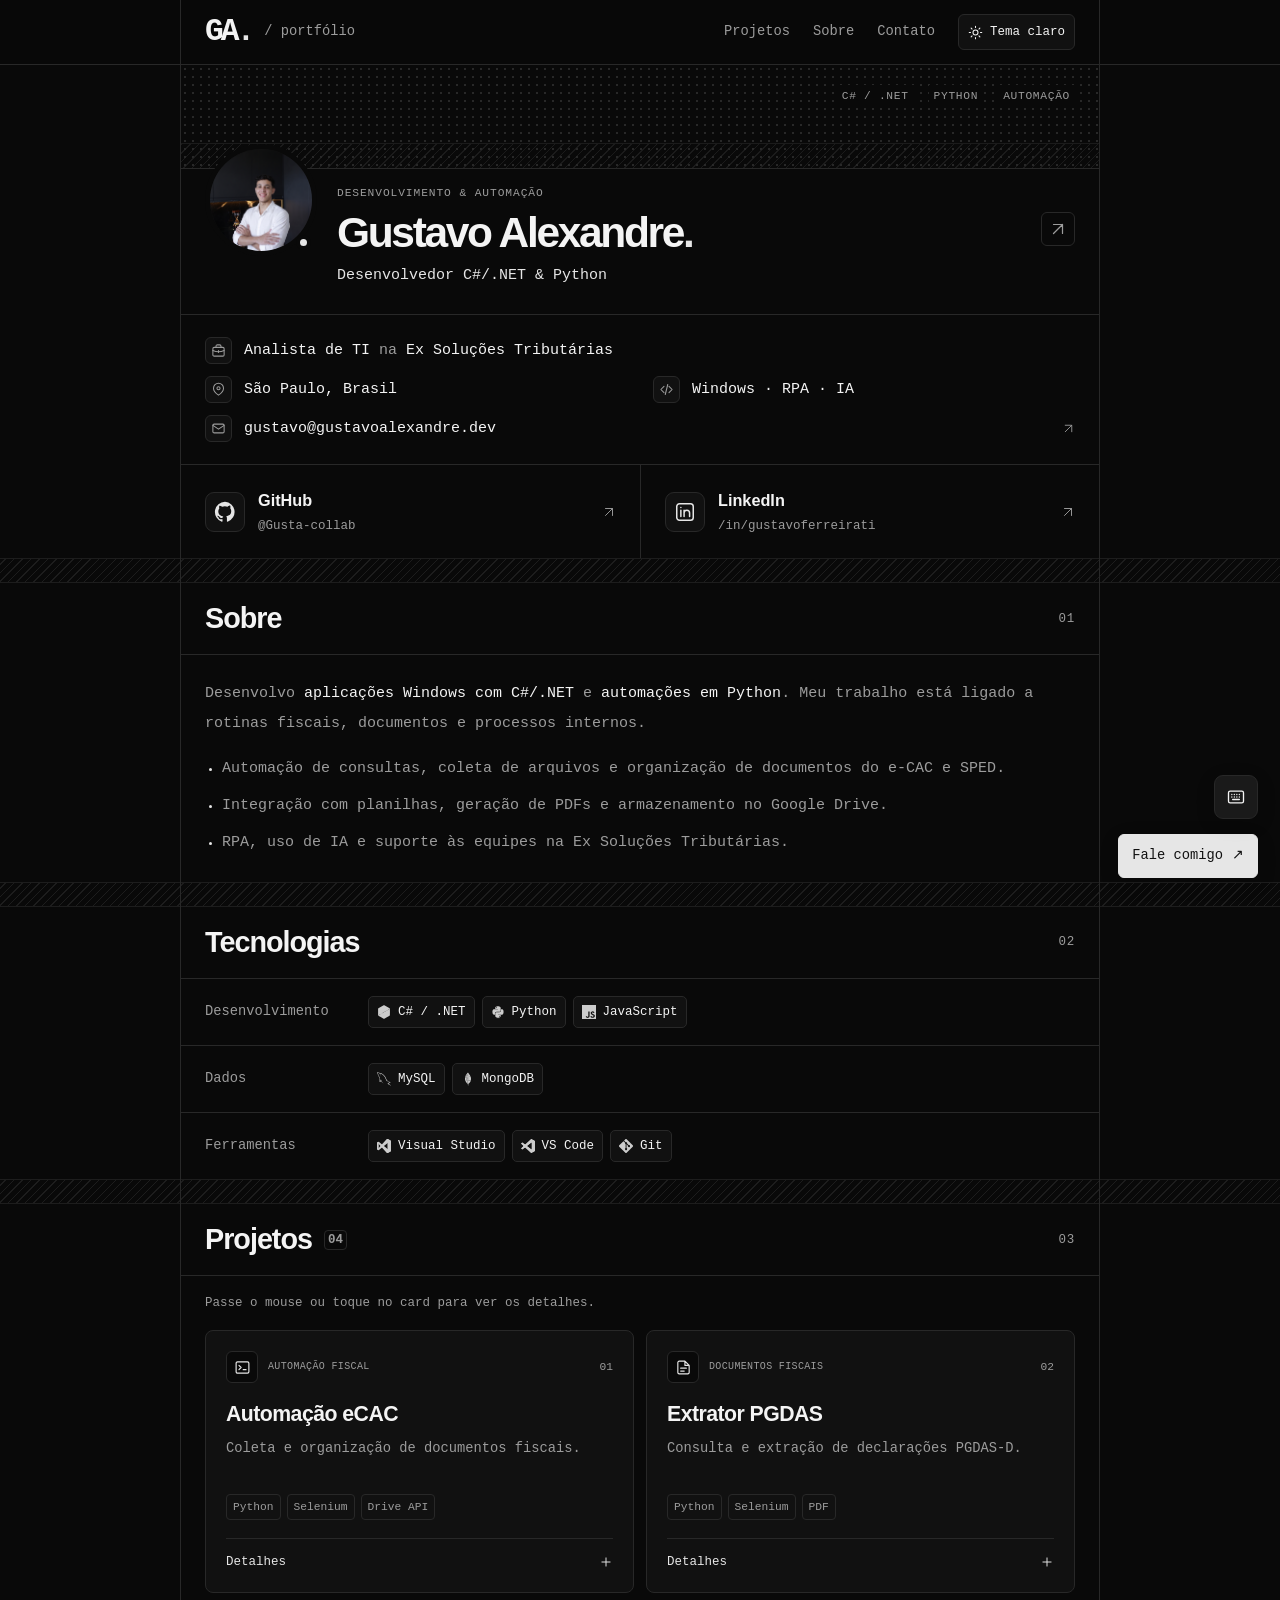
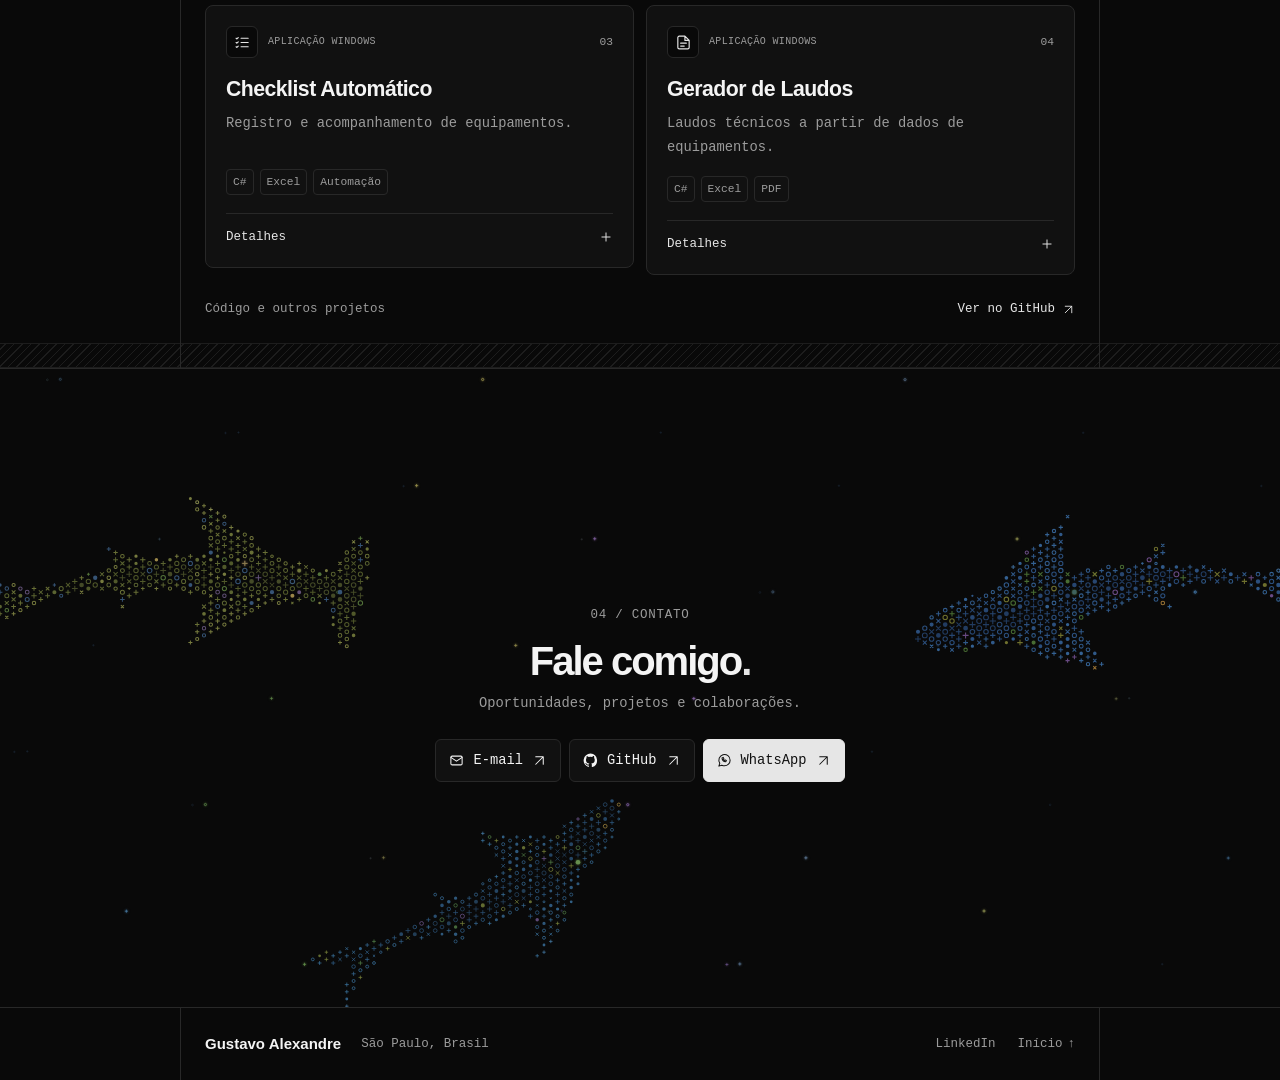
==== commit ab6ae4fc: "atualizando para subir tudo que vaifazer o programa rodar." ====
--- a/static-export/index.html
+++ b/static-export/index.html
@@ -18,9 +18,8 @@
       document.documentElement.dataset.theme = 'dark';
     }
   </script>
-  <link rel="stylesheet" href="styles.css" />
-  <link rel="stylesheet" href="styles-portfolio.css" />
-  <link rel="icon" href="icons/hexagono2.png" type="image/png" />
+  <link rel="stylesheet" href="assets/css/site.css" />
+  <link rel="icon" href="assets/icons/site-icon.png" type="image/png" />
 </head>
 <body>
   <a class="skip-link" href="#main-content">Pular para o conteúdo</a>
@@ -76,7 +75,7 @@
       <section class="profile" id="hero" aria-labelledby="profile-name">
         <div class="profile-banner" aria-hidden="true"><span>C# / .NET</span><span>PYTHON</span><span>AUTOMAÇÃO</span></div>
         <div class="profile-heading section-body">
-          <div class="avatar-wrap"><img class="profile-avatar" src="images/eu.jpg" alt="Gustavo Alexandre" width="112" height="112" fetchpriority="high" /><span class="avatar-status" aria-hidden="true"></span></div>
+          <div class="avatar-wrap"><img class="profile-avatar" src="assets/images/profile.jpg" alt="Gustavo Alexandre" width="112" height="112" fetchpriority="high" /><span class="avatar-status" aria-hidden="true"></span></div>
           <div class="profile-identity"><p class="profile-eyebrow">DESENVOLVIMENTO &amp; AUTOMAÇÃO</p><h1 id="profile-name">Gustavo Alexandre<span class="name-dot" aria-hidden="true">.</span></h1><p class="profile-role">Desenvolvedor C#/.NET &amp; Python</p></div>
           <a class="profile-shortcut" href="#projects" aria-label="Ver projetos"><svg class="icon" aria-hidden="true"><use href="#icon-arrow" /></svg></a>
         </div>
@@ -96,15 +95,14 @@
       <section class="profile-section" id="about" aria-labelledby="about-title">
         <header class="section-header"><h2 id="about-title">Sobre</h2><span class="section-index" aria-hidden="true">01</span></header>
         <div class="section-body about-copy"><p>Desenvolvo <strong>aplicações Windows com C#/.NET</strong> e <strong>automações em Python</strong>. Meu trabalho está ligado a rotinas fiscais, documentos e processos internos.</p><ul class="about-list"><li>Automação de consultas, coleta de arquivos e organização de documentos do e-CAC e SPED.</li><li>Integração com planilhas, geração de PDFs e armazenamento no Google Drive.</li><li>RPA, uso de IA e suporte às equipes na Ex Soluções Tributárias.</li></ul></div>
-        <div class="experience-row section-body"><span class="experience-mark" aria-hidden="true">EX</span><div><h3>Analista de TI</h3><p>Ex Soluções Tributárias</p></div><span class="experience-tag">Atuação atual</span></div>
       </section>
 
       <div class="section-divider" aria-hidden="true"></div>
       <section class="profile-section" id="skills" aria-labelledby="skills-title">
         <header class="section-header"><h2 id="skills-title">Tecnologias</h2><span class="section-index" aria-hidden="true">02</span></header>
-        <div class="stack-row section-body"><h3>Desenvolvimento</h3><ul class="tech-list" aria-label="Linguagens e plataformas"><li><img src="icons/csharp.svg" alt="" width="16" height="16" />C# / .NET</li><li><img src="icons/python.svg" alt="" width="16" height="16" />Python</li><li><img src="icons/javascript.svg" alt="" width="16" height="16" />JavaScript</li></ul></div>
-        <div class="stack-row section-body"><h3>Dados</h3><ul class="tech-list" aria-label="Bancos de dados"><li><img src="icons/mysql.svg" alt="" width="16" height="16" />MySQL</li><li><img src="icons/mongodb.svg" alt="" width="16" height="16" />MongoDB</li></ul></div>
-        <div class="stack-row section-body"><h3>Ferramentas</h3><ul class="tech-list" aria-label="Ferramentas de desenvolvimento"><li><img src="icons/visualstudio.svg" alt="" width="16" height="16" />Visual Studio</li><li><img src="icons/vscode.svg" alt="" width="16" height="16" />VS Code</li><li><img src="icons/git.svg" alt="" width="16" height="16" />Git</li></ul></div>
+        <div class="stack-row section-body"><h3>Desenvolvimento</h3><ul class="tech-list" aria-label="Linguagens e plataformas"><li><img src="assets/icons/csharp.svg" alt="" width="16" height="16" />C# / .NET</li><li><img src="assets/icons/python.svg" alt="" width="16" height="16" />Python</li><li><img src="assets/icons/javascript.svg" alt="" width="16" height="16" />JavaScript</li></ul></div>
+        <div class="stack-row section-body"><h3>Dados</h3><ul class="tech-list" aria-label="Bancos de dados"><li><img src="assets/icons/mysql.svg" alt="" width="16" height="16" />MySQL</li><li><img src="assets/icons/mongodb.svg" alt="" width="16" height="16" />MongoDB</li></ul></div>
+        <div class="stack-row section-body"><h3>Ferramentas</h3><ul class="tech-list" aria-label="Ferramentas de desenvolvimento"><li><img src="assets/icons/visualstudio.svg" alt="" width="16" height="16" />Visual Studio</li><li><img src="assets/icons/vscode.svg" alt="" width="16" height="16" />VS Code</li><li><img src="assets/icons/git.svg" alt="" width="16" height="16" />Git</li></ul></div>
       </section>
 
       <div class="section-divider" aria-hidden="true"></div>
@@ -242,8 +240,8 @@
     </div>
   </footer>
 
-  <script src="script.js"></script>
-  <script src="main.js"></script>
-  <script src="typing-game.js"></script>
+  <script src="assets/js/shark-effects.js"></script>
+  <script src="assets/js/portfolio.js"></script>
+  <script src="assets/js/typing-game.js"></script>
 </body>
 </html>
--- a/static-export/assets/css/site.css
+++ b/static-export/assets/css/site.css
@@ -0,0 +1,714 @@
+/* Base compartilhada do site. */
+* { box-sizing: border-box; margin: 0; padding: 0; }
+html { scroll-behavior: smooth; }
+body { line-height: 1.6; -webkit-font-smoothing: antialiased; }
+img { display: block; max-width: 100%; height: auto; }
+a { color: inherit; text-decoration: none; }
+.shark-school { position: absolute; inset: 0; z-index: 0; width: 100%; height: 100%; pointer-events: none; }
+
+/* ---- Jogo de digitação (mesma estrutura de antes, recolorida) ---- */
+.typing-game-open {
+  overflow: hidden;
+}
+
+.typing-game-toggle {
+  position: fixed;
+  right: 1.5rem;
+  bottom: 1.5rem;
+  z-index: 210;
+  display: grid;
+  width: 3.25rem;
+  height: 3.25rem;
+  place-items: center;
+  border: 1px solid rgba(255, 255, 255, 0.18);
+  border-radius: 50%;
+  background: #282a2b;
+  color: #dedede;
+  box-shadow: 0 8px 24px rgba(0, 0, 0, 0.38);
+  cursor: pointer;
+  transition: background-color 0.2s ease, border-color 0.2s ease, transform 0.2s ease;
+}
+
+.typing-game-toggle svg {
+  width: 1.35rem;
+  height: 1.35rem;
+}
+
+.typing-game-toggle:hover {
+  transform: translateY(-2px);
+  border-color: rgba(255, 255, 255, 0.36);
+  background: #343738;
+}
+
+.typing-game-toggle:focus-visible {
+  outline: 2px solid #ff7a2f;
+  outline-offset: 3px;
+}
+
+.typing-game-overlay {
+  --game-origin-x: 50%;
+  --game-origin-y: 50%;
+  position: fixed;
+  inset: 0;
+  z-index: 200;
+  display: grid;
+  overflow-y: auto;
+  place-items: center;
+  padding: 2rem 1.5rem;
+  background: #1e2021;
+  clip-path: circle(0 at var(--game-origin-x) var(--game-origin-y));
+  opacity: 0;
+  pointer-events: none;
+  visibility: hidden;
+  transition:
+    clip-path 0.55s cubic-bezier(0.22, 0.8, 0.25, 1),
+    opacity 0.25s ease,
+    visibility 0s linear 0.55s;
+}
+
+.typing-game-overlay.is-visible {
+  clip-path: circle(200vmax at var(--game-origin-x) var(--game-origin-y));
+  opacity: 1;
+  pointer-events: auto;
+  visibility: visible;
+  transition-delay: 0s;
+}
+
+.typing-game-overlay[hidden] {
+  display: none;
+}
+
+.typing-game-screen {
+  position: relative;
+  z-index: 1;
+  width: min(100%, 64rem);
+  margin: auto;
+  text-align: center;
+}
+
+.typing-game-sharks {
+  opacity: 0.8;
+}
+
+.typing-game-header {
+  display: flex;
+  align-items: center;
+  justify-content: center;
+  gap: 1rem;
+}
+
+.typing-game-title {
+  font-family: var(--font-serif);
+  font-size: clamp(2.2rem, 5vw, 3.8rem);
+  font-weight: 400;
+  line-height: 1.05;
+}
+
+.typing-game-sound {
+  display: inline-flex;
+  align-items: center;
+  gap: 0.45rem;
+  padding: 0.6rem 0.8rem;
+  border: 1px solid rgba(255, 255, 255, 0.12);
+  border-radius: 999px;
+  background: rgba(255, 255, 255, 0.04);
+  color: #c5c5c5;
+  font-size: 0.75rem;
+  cursor: pointer;
+  transition: background-color 0.2s ease, border-color 0.2s ease, color 0.2s ease;
+}
+
+.typing-game-sound:hover,
+.typing-game-sound[aria-pressed="true"] {
+  border-color: rgba(255, 122, 47, 0.38);
+  background: rgba(255, 122, 47, 0.1);
+  color: #ffe3d0;
+}
+
+.typing-game-sound svg {
+  width: 1rem;
+  height: 1rem;
+}
+
+.typing-game-instructions {
+  margin: 0.8rem auto 0;
+  color: #a6a6a6;
+  font-size: 0.9rem;
+}
+
+.typing-game-stats {
+  display: flex;
+  align-items: baseline;
+  justify-content: flex-end;
+  gap: 1.5rem;
+  margin: 2rem auto 0.75rem;
+}
+
+.typing-game-stat {
+  display: flex;
+  align-items: baseline;
+  gap: 0.35rem;
+}
+
+.typing-game-stat > span {
+  color: rgba(220, 220, 220, 0.5);
+  font-size: 0.7rem;
+}
+
+.typing-game-stat div {
+  display: flex;
+  align-items: baseline;
+  justify-content: center;
+  gap: 0.35rem;
+}
+
+.typing-game-stat strong {
+  color: #f0f0f0;
+  font-family: var(--font-mono);
+  font-size: 1.05rem;
+  font-weight: 500;
+}
+
+.typing-game-stat small {
+  color: rgba(220, 220, 220, 0.5);
+  font-size: 0.68rem;
+}
+
+.typing-game-text-area {
+  position: relative;
+  width: 100%;
+  min-height: 10rem;
+  overflow: hidden;
+  padding: 1.2rem 1.35rem;
+  border: 1px solid rgba(255, 255, 255, 0.14);
+  border-radius: 0.9rem;
+  background: rgba(15, 16, 16, 0.74);
+  box-shadow: inset 0 1px 0 rgba(255, 255, 255, 0.025);
+  text-align: left;
+  cursor: text;
+}
+
+.typing-game-prompt {
+  min-height: 7.8rem;
+  color: rgba(226, 226, 226, 0.5);
+  font-family: var(--font-mono);
+  font-size: clamp(1.05rem, 2.2vw, 1.5rem);
+  line-height: 1.8;
+  white-space: pre-wrap;
+}
+
+.typing-game-word {
+  display: inline-flex;
+  margin-right: 0.48em;
+}
+
+.typing-game-prompt .is-correct {
+  color: #ededed;
+}
+
+.typing-game-prompt .is-incorrect {
+  color: #e8836b;
+}
+
+.typing-game-prompt .is-current {
+  border-bottom: 2px solid #ff7a2f;
+  animation: typing-caret 1s steps(2, start) infinite;
+}
+
+@keyframes typing-caret {
+  to { border-color: transparent; }
+}
+
+.typing-game-input {
+  position: absolute;
+  inset: 0;
+  width: 100%;
+  height: 100%;
+  padding: 1.2rem 1.35rem;
+  border: 0;
+  opacity: 0;
+  cursor: text;
+}
+
+.typing-game-status {
+  min-height: 1.5rem;
+  margin: 0.35rem 0 0;
+  color: rgba(220, 220, 220, 0.45);
+  font-size: 0.8rem;
+}
+
+.typing-game-restart {
+  margin: 0.75rem 0;
+  padding: 0.5rem 0.8rem;
+  border: 1px solid rgba(255, 255, 255, 0.12);
+  border-radius: 0.5rem;
+  background: rgba(255, 255, 255, 0.04);
+  color: #c5c5c5;
+  cursor: pointer;
+}
+
+.typing-game-restart:hover {
+  background: rgba(255, 255, 255, 0.1);
+  color: #fff;
+}
+
+.typing-game-keyboard {
+  display: grid;
+  gap: 0.35rem;
+  width: min(100%, 58rem);
+  margin: 1.25rem auto 0;
+  padding: 0.7rem;
+  border: 1px solid rgba(255, 255, 255, 0.1);
+  border-radius: 0.8rem;
+  background: rgba(255, 255, 255, 0.035);
+  box-shadow: 0 1rem 3rem rgba(0, 0, 0, 0.18);
+}
+
+.typing-game-keyboard-row {
+  display: flex;
+  justify-content: center;
+  gap: 0.3rem;
+  min-width: 0;
+}
+
+.typing-game-keyboard kbd {
+  display: grid;
+  flex: 1 1 0;
+  min-width: 0;
+  height: 2rem;
+  place-items: center;
+  border: 1px solid rgba(255, 255, 255, 0.11);
+  border-bottom: 3px solid rgba(0, 0, 0, 0.55);
+  border-radius: 0.32rem;
+  background: linear-gradient(180deg, #37393a, #292b2c);
+  color: #aaa;
+  font-family: var(--font-mono);
+  font-size: 0.62rem;
+  transition: transform 0.08s ease, border-color 0.08s ease, background-color 0.08s ease, box-shadow 0.08s ease;
+}
+
+.typing-game-keyboard kbd.typing-key-wide {
+  flex-grow: 1.6;
+  font-size: 0.56rem;
+}
+
+.typing-game-keyboard kbd.is-pressed {
+  transform: translateY(2px);
+  border-color: rgba(255, 122, 47, 0.7);
+  border-bottom-width: 1px;
+  background: linear-gradient(180deg, rgba(255, 122, 47, 0.6), rgba(200, 90, 25, 0.6));
+  color: #fff;
+  box-shadow: 0 0 0.8rem rgba(255, 122, 47, 0.24);
+}
+
+.typing-game-keyboard-bottom kbd {
+  flex-grow: 1.15;
+}
+
+.typing-game-keyboard-bottom kbd.typing-key-space {
+  flex-grow: 6;
+}
+
+.typing-game-credit {
+  margin-top: 1rem;
+  color: rgba(220, 220, 220, 0.35);
+  font-size: 0.7rem;
+}
+
+.typing-game-credit a {
+  color: inherit;
+  text-underline-offset: 0.2em;
+}
+
+.typing-game-credit a:hover {
+  color: #ededed;
+}
+
+@media (max-width: 767px) {
+  .typing-game-toggle {
+    right: 1rem;
+    bottom: 1rem;
+    width: 3rem;
+    height: 3rem;
+  }
+
+  .typing-game-overlay {
+    padding: 1.25rem 1rem;
+  }
+
+  .typing-game-header {
+    flex-direction: column;
+    gap: 0.8rem;
+  }
+
+  .typing-game-stats {
+    justify-content: center;
+    gap: 0.75rem;
+    margin: 1.5rem auto 0.75rem;
+  }
+
+  .typing-game-stat > span {
+    font-size: 0.58rem;
+  }
+
+  .typing-game-stat strong {
+    font-size: 0.95rem;
+  }
+
+  .typing-game-prompt {
+    min-height: 8.1rem;
+    font-size: 1rem;
+  }
+
+  .typing-game-keyboard {
+    gap: 0.22rem;
+    margin-top: 0.75rem;
+    padding: 0.4rem;
+  }
+
+  .typing-game-keyboard-row {
+    gap: 0.16rem;
+  }
+
+  .typing-game-keyboard kbd {
+    height: 1.45rem;
+    border-radius: 0.2rem;
+    font-size: 0.46rem;
+  }
+
+  .typing-game-keyboard kbd.typing-key-wide {
+    font-size: 0.4rem;
+  }
+}
+
+@media (prefers-reduced-motion: reduce) {
+  .typing-game-toggle,
+  .typing-game-overlay,
+  .typing-game-prompt .is-current,
+  .typing-game-keyboard kbd {
+    transition: none;
+    animation: none;
+  }
+
+  .typing-game-overlay {
+    transition-duration: 0.01ms;
+  }
+}
+
+.typing-game-overlay { color: var(--sea-ink); }
+.typing-game-title { color: var(--sea-ink); }
+.typing-game-overlay :focus-visible { outline-color: var(--olive-light); }
+.typing-game-toggle:focus-visible { outline-color: var(--olive); }
+
+/* Perfil compacto. Os dois temas compartilham a mesma estrutura. */
+:root {
+  color-scheme: dark;
+  --bg: #090909;
+  --surface: #111111;
+  --surface-raised: #1a1a1a;
+  --fg: #f4f4f4;
+  --muted: #9c9c9c;
+  --line: #282828;
+  --accent: #e6e6e6;
+  --accent-hover: #fff;
+  --accent-dim: #252525;
+  --on-accent: #111111;
+  --accent-glow: rgb(255 255 255 / 12%);
+  --tech-icon-filter: grayscale(1) brightness(0) invert(.8);
+  --danger: #f08a9d;
+  --header-bg: rgb(9 9 9 / 94%);
+  --sans: Inter, "Segoe UI", Arial, sans-serif;
+  --mono: "Cascadia Code", "SFMono-Regular", Consolas, "Liberation Mono", monospace;
+  --content-width: 920px;
+  /* Integração visual com os componentes existentes, incluindo o jogo. */
+  --paper: var(--bg);
+  --card: var(--surface);
+  --ink: var(--fg);
+  --rule: var(--line);
+  --sea: var(--bg);
+  --sea-deep: var(--bg);
+  --sea-ink: var(--fg);
+  --sea-muted: var(--muted);
+  --olive: var(--accent);
+  --olive-light: var(--accent);
+  --font-sans: var(--sans);
+  --font-serif: var(--sans);
+  --font-mono: var(--mono);
+}
+
+:root[data-theme="light"] {
+  color-scheme: light;
+  --bg: #fff;
+  --surface: #f8f8f8;
+  --surface-raised: #f0f0f0;
+  --fg: #181818;
+  --muted: #666;
+  --line: #e3e3e3;
+  --accent: #333;
+  --accent-hover: #111;
+  --accent-dim: #ebebeb;
+  --on-accent: #fff;
+  --accent-glow: rgb(0 0 0 / 12%);
+  --tech-icon-filter: grayscale(1) brightness(0) invert(.3);
+  --danger: #b6314c;
+  --header-bg: rgb(255 255 255 / 94%);
+}
+
+:root[data-theme="light"] .shark-school {
+  filter: grayscale(1);
+}
+
+/* Tipografia em 125% com o zoom do navegador em 100%. */
+html { font-size: 125%; scroll-padding-top: 0; }
+body { overflow-x: clip; background: var(--bg); color: var(--fg); font-family: var(--sans); }
+button, input { font: inherit; }
+button { cursor: pointer; }
+button, a { -webkit-tap-highlight-color: transparent; }
+button:disabled { cursor: not-allowed; }
+::selection { background: var(--accent); color: var(--on-accent); }
+:focus-visible { outline: 2px solid var(--accent); outline-offset: 4px; }
+section[id], main[id] { scroll-margin-top: 76px; }
+.container { width: min(calc(100% - 32px), var(--content-width)); max-width: none; margin-inline: auto; padding: 0; }
+.icon-sprite { position: absolute; width: 0; height: 0; overflow: hidden; }
+.icon { display: inline-block; flex: 0 0 auto; width: 18px; height: 18px; fill: none; stroke: currentColor; stroke-width: 1.65; stroke-linecap: round; stroke-linejoin: round; vertical-align: middle; }
+.sr-only { position: absolute; width: 1px; height: 1px; overflow: hidden; clip-path: inset(50%); white-space: nowrap; }
+.skip-link { position: fixed; top: 12px; left: 12px; z-index: 400; transform: translateY(-150%); padding: 10px 16px; border-radius: 5px; background: var(--accent); color: var(--on-accent); }
+.skip-link:focus { transform: translateY(0); }
+
+/* Navegação e identidade. */
+.topbar { position: sticky; top: 0; z-index: 40; border-bottom: 1px solid var(--line); background: var(--header-bg); backdrop-filter: blur(12px); }
+.topbar-inner { display: flex; justify-content: space-between; align-items: center; height: 64px; padding: 0 24px; border-inline: 1px solid var(--line); }
+.brand { display: flex; align-items: center; gap: 12px; font-family: var(--mono); font-weight: 600; }
+.brand-mark { color: var(--fg); font-size: 1.5625rem; font-weight: 800; letter-spacing: -3px; line-height: 1; }
+.brand-dot, .name-dot { color: var(--accent); }
+.brand-caption { color: var(--muted); font-size: 0.6875rem; font-weight: 400; }
+.topbar nav { display: flex; align-items: center; gap: 23px; color: var(--muted); font-family: var(--mono); font-size: 0.6875rem; }
+.topbar nav a { transition: color .18s ease; }
+.topbar nav a:hover { color: var(--fg); }
+.theme-toggle { display: inline-flex; align-items: center; justify-content: center; gap: 7px; min-width: 34px; min-height: 34px; padding: 7px 9px; border: 1px solid var(--line); border-radius: 6px; background: var(--surface); color: var(--fg); font-family: var(--mono); font-size: 0.625rem; }
+.theme-toggle:hover { border-color: var(--accent); color: var(--accent); }
+.theme-toggle .icon { width: 15px; height: 15px; }
+.theme-moon { display: none; }
+[data-theme="light"] .theme-sun { display: none; }
+[data-theme="light"] .theme-moon { display: inline-block; }
+.profile-shell { width: min(calc(100% - 32px), var(--content-width)); margin-inline: auto; border-inline: 1px solid var(--line); }
+.section-body { padding: 24px; }
+.profile-banner { position: relative; display: flex; justify-content: flex-end; align-items: flex-start; gap: 15px; height: 104px; padding: 20px 24px; overflow: hidden; border-bottom: 1px solid var(--line); background-image: radial-gradient(var(--line) .8px, transparent .8px); background-size: 8px 8px; }
+.profile-banner::after { position: absolute; inset: auto 0 0; height: 24px; border-top: 1px solid var(--line); background: repeating-linear-gradient(-45deg, transparent, transparent 5px, var(--line) 5px, var(--line) 6px); content: ""; opacity: .6; }
+.profile-banner span { padding: 2px 5px; background: var(--bg); color: var(--muted); font-family: var(--mono); font-size: 0.5625rem; letter-spacing: .06em; }
+.profile-heading { position: relative; display: flex; align-items: center; gap: 20px; padding-top: 0; padding-bottom: 26px; }
+.avatar-wrap { position: relative; flex: 0 0 112px; align-self: flex-start; margin-top: -25px; }
+.profile-avatar { width: 112px; height: 112px; border: 5px solid var(--bg); border-radius: 50%; background: var(--surface); object-fit: cover; object-position: 50% 44%; }
+.avatar-status { position: absolute; right: 6px; bottom: 6px; width: 15px; height: 15px; border: 4px solid var(--bg); border-radius: 50%; background: var(--accent); }
+.profile-identity { min-width: 0; padding-top: 15px; }
+.profile-eyebrow { margin-bottom: 5px; color: var(--muted); font-family: var(--mono); font-size: 0.5625rem; letter-spacing: .08em; }
+.profile-identity h1 { color: var(--fg); font-size: clamp(1.625rem, 4.25vw, 2.125rem); font-weight: 650; line-height: 1.2; letter-spacing: -.055em; }
+.profile-role { margin-top: 6px; color: var(--accent); font-family: var(--mono); font-size: 0.75rem; }
+.profile-shortcut { display: grid; flex: 0 0 34px; height: 34px; place-items: center; margin-left: auto; border: 1px solid var(--line); border-radius: 6px; color: var(--muted); }
+.profile-shortcut:hover { border-color: var(--accent); color: var(--accent); }
+.profile-info { display: grid; grid-template-columns: 1fr 1fr; gap: 12px 26px; padding-top: 22px; padding-bottom: 22px; border-top: 1px solid var(--line); }
+.info-item { display: flex; min-width: 0; align-items: center; gap: 12px; color: var(--fg); font-family: var(--mono); font-size: 0.75rem; }
+.info-item-wide { grid-column: 1 / -1; }
+.info-item strong { font-weight: 500; }
+.info-muted { color: var(--muted); }
+.info-icon { display: grid; flex: 0 0 27px; height: 27px; place-items: center; border: 1px solid var(--line); border-radius: 6px; background: var(--surface); color: var(--muted); }
+.info-icon .icon { width: 15px; height: 15px; }
+.info-arrow { width: 13px; height: 13px; margin-left: auto; color: var(--muted); }
+a.info-item:hover { color: var(--accent); }
+.social-grid { display: grid; grid-template-columns: 1fr 1fr; border-top: 1px solid var(--line); }
+.social-link { display: flex; min-width: 0; align-items: center; gap: 13px; padding: 22px 24px; transition: background .18s ease; }
+.social-link + .social-link { border-left: 1px solid var(--line); }
+.social-link:hover { background: var(--surface); }
+.social-icon { display: grid; flex: 0 0 40px; height: 40px; place-items: center; border: 1px solid var(--line); border-radius: 9px; background: var(--surface); color: var(--accent); }
+.social-icon .icon { width: 22px; height: 22px; }
+.social-link strong { display: block; color: var(--fg); font-size: 0.8125rem; font-weight: 600; }
+.social-link small { display: block; margin-top: 3px; color: var(--muted); font-family: var(--mono); font-size: 0.625rem; }
+.social-arrow { width: 14px; height: 14px; margin-left: auto; color: var(--muted); }
+.social-link:hover .social-arrow { color: var(--accent); }
+
+/* Divisões e conteúdo do perfil. */
+.section-divider { position: relative; height: 25px; }
+.section-divider::before { position: absolute; top: 0; bottom: 0; left: 50%; width: 100vw; transform: translateX(-50%); border-block: 1px solid var(--line); background: repeating-linear-gradient(-45deg, transparent, transparent 5px, var(--line) 5px, var(--line) 6px); content: ""; opacity: .65; pointer-events: none; }
+.section-header { display: flex; justify-content: space-between; align-items: center; padding: 17px 24px; border-bottom: 1px solid var(--line); }
+.section-header h2 { display: flex; align-items: center; gap: 12px; color: var(--fg); font-size: 1.4375rem; font-weight: 600; line-height: 1.3; letter-spacing: -.035em; }
+.section-index { color: var(--muted); font-family: var(--mono); font-size: 0.625rem; letter-spacing: .06em; }
+.section-count { display: inline-grid; width: 23px; height: 20px; place-items: center; border: 1px solid var(--line); border-radius: 4px; color: var(--muted); font-family: var(--mono); font-size: 0.625rem; letter-spacing: 0; }
+.about-copy { color: var(--muted); font-family: var(--mono); font-size: 0.75rem; line-height: 1.95; }
+.about-copy strong { color: var(--fg); font-weight: 500; }
+.about-list { display: grid; gap: 8px; margin-top: 16px; padding-left: 17px; }
+.about-list li::marker { color: var(--accent); font-size: .8em; }
+.stack-row { display: grid; grid-template-columns: 145px 1fr; align-items: start; gap: 18px; padding-block: 17px; }
+.stack-row + .stack-row { border-top: 1px solid var(--line); }
+.stack-row h3 { padding-top: 5px; color: var(--muted); font-family: var(--mono); font-size: 0.6875rem; font-weight: 400; }
+.tech-list { display: flex; flex-wrap: wrap; gap: 7px; list-style: none; }
+.tech-list li { display: flex; align-items: center; gap: 7px; padding: 5px 8px; border: 1px solid var(--line); border-radius: 5px; background: var(--surface); color: var(--fg); font-family: var(--mono); font-size: 0.625rem; }
+.tech-list img { width: 14px; height: 14px; object-fit: contain; filter: var(--tech-icon-filter); }
+
+/* Cards compactos que revelam o conteúdo sem cortar o texto. */
+.projects-hint { padding-block: 17px; color: var(--muted); font-family: var(--mono); font-size: 0.625rem; }
+.project-grid { display: grid; grid-template-columns: repeat(2, minmax(0, 1fr)); align-items: start; gap: 12px; padding-top: 0; }
+.project-card { position: relative; min-width: 0; padding: 20px; overflow: hidden; border: 1px solid var(--line); border-radius: 8px; background: var(--surface); transition: border-color .22s ease, background .22s ease; }
+.project-card.is-expanded { border-color: var(--accent); }
+.project-card:has(.project-toggle:focus-visible) { outline: 2px solid var(--accent); outline-offset: 3px; }
+.project-card-top { display: flex; align-items: center; gap: 10px; margin-bottom: 18px; }
+.project-icon { display: grid; flex: 0 0 32px; height: 32px; place-items: center; border: 1px solid var(--line); border-radius: 6px; background: var(--bg); color: var(--accent); }
+.project-icon .icon { width: 17px; height: 17px; }
+.project-category { color: var(--muted); font-family: var(--mono); font-size: 0.5rem; letter-spacing: .035em; }
+.project-id { margin-left: auto; color: var(--muted); font-family: var(--mono); font-size: 0.5625rem; }
+.project-card h3 { color: var(--fg); font-size: 1.0625rem; font-weight: 600; line-height: 1.3; letter-spacing: -.025em; }
+.project-summary { min-height: 42px; margin-top: 8px; color: var(--muted); font-family: var(--mono); font-size: 0.6875rem; line-height: 1.8; }
+.project-tech { display: flex; flex-wrap: wrap; gap: 6px; margin-top: 15px; list-style: none; }
+.project-tech li { padding: 3px 6px; border: 1px solid var(--line); border-radius: 4px; color: var(--muted); font-family: var(--mono); font-size: 0.5625rem; }
+.project-toggle { display: flex; align-items: center; justify-content: space-between; gap: 12px; width: 100%; margin-top: 18px; padding: 13px 0 0; border: 0; border-top: 1px solid var(--line); background: none; color: var(--accent); font-family: var(--mono); font-size: 0.625rem; text-align: left; }
+.project-toggle::after { position: absolute; inset: 0; border-radius: 8px; content: ""; }
+.project-toggle .icon { width: 14px; height: 14px; transition: transform .25s ease; }
+.project-toggle[aria-expanded="true"] .icon { transform: rotate(45deg); }
+.project-details { display: grid; grid-template-rows: 0fr; opacity: 0; transition: grid-template-rows .32s ease, opacity .25s ease; }
+.project-details-inner { min-height: 0; overflow: hidden; color: var(--muted); font-family: var(--mono); font-size: 0.6875rem; line-height: 1.9; }
+.project-details-inner p { padding-top: 16px; }
+.project-details-inner ul { display: grid; gap: 5px; padding-left: 14px; margin-top: 12px; }
+.project-details-inner li::marker { color: var(--accent); }
+.project-card.is-expanded .project-details { grid-template-rows: 1fr; opacity: 1; }
+.project-section-footer { display: flex; justify-content: space-between; align-items: center; gap: 12px; padding-top: 0; color: var(--muted); font-family: var(--mono); font-size: 0.625rem; }
+.project-section-footer a { display: flex; align-items: center; gap: 7px; color: var(--accent); }
+.project-section-footer .icon { width: 13px; height: 13px; }
+
+/* Área ampla para os tubarões originais. */
+.contact { position: relative; isolation: isolate; overflow: hidden; display: flex; align-items: center; min-height: 640px; padding: 48px 0; border-block: 1px solid var(--line); background: var(--bg); text-align: center; }
+.contact .contact-content { position: relative; z-index: 2; display: flex; flex-direction: column; align-items: center; justify-content: center; gap: 24px; padding: 0 24px; pointer-events: none; }
+.contact-heading h2 { margin-top: 10px; color: var(--fg); font-size: 2rem; font-weight: 600; line-height: 1.2; letter-spacing: -.05em; }
+.contact-heading p { margin-top: 8px; color: var(--muted); font-family: var(--mono); font-size: 0.6875rem; }
+.contact-actions { display: flex; flex-wrap: wrap; justify-content: center; gap: 8px; margin: 0; pointer-events: auto; }
+.btn { display: inline-flex; justify-content: center; align-items: center; gap: 9px; padding: 11px 13px; border: 1px solid var(--line); border-radius: 6px; background: var(--surface); color: var(--fg); font-family: var(--mono); font-size: 0.6875rem; font-weight: 500; line-height: 1.4; transition: background .18s ease, border-color .18s ease; }
+.btn .icon { width: 15px; height: 15px; }
+.btn:hover, .contact .btn:hover { border-color: var(--accent); background: var(--surface-raised); color: var(--fg); }
+.btn-primary, .contact .btn-primary { border-color: var(--accent); background: var(--accent); color: var(--on-accent); }
+.btn-primary:hover, .contact .btn-primary:hover { border-color: var(--accent-hover); background: var(--accent-hover); color: var(--on-accent); }
+.contact .btn { background: var(--surface); }
+.contact .btn-primary { background: var(--accent); }
+
+/* Os dois controles ficam fixos; o teclado permanece sobre o jogo. */
+.typing-game-toggle { right: 22px; bottom: 81px; z-index: 310; width: 44px; height: 44px; border: 1px solid var(--line); border-radius: 9px; background: var(--surface-raised); color: var(--fg); box-shadow: 0 5px 20px rgb(0 0 0 / 12%); }
+.typing-game-toggle svg { width: 20px; height: 20px; }
+.typing-game-toggle:hover { border-color: var(--accent); background: var(--accent-dim); color: var(--accent); transform: none; }
+.typing-game-toggle:focus-visible { outline-color: var(--accent); }
+.floating-contact { position: fixed; right: 22px; bottom: 22px; z-index: 210; min-height: 44px; box-shadow: 0 5px 20px rgb(0 0 0 / 12%); }
+.typing-game-open .floating-contact { visibility: hidden; pointer-events: none; }
+
+/* Adaptação do jogo aos temas, sem alterar a animação dos tubarões. */
+.typing-game-overlay { z-index: 300; padding: 40px 24px 150px; background: var(--bg); color: var(--fg); }
+.typing-game-screen { width: min(100%, 900px); }
+.typing-game-header { display: flex; flex-wrap: wrap; align-items: center; justify-content: space-between; gap: 16px; }
+.typing-game-title { color: var(--fg); font-family: var(--sans); font-size: 1.625rem; font-weight: 600; letter-spacing: -.04em; }
+.typing-game-home { position: static; display: inline-flex; align-items: center; gap: 7px; padding: 9px 11px; border: 1px solid var(--line); border-radius: 6px; background: var(--surface); color: var(--muted); font-family: var(--mono); font-size: 0.625rem; }
+.typing-game-home svg { width: 15px; height: 15px; transform: rotate(180deg); }
+.typing-game-home:hover { border-color: var(--accent); color: var(--accent); }
+.typing-game-sound { border: 1px solid var(--line); border-radius: 6px; background: var(--surface); color: var(--muted); font-family: var(--mono); font-size: 0.625rem; }
+.typing-game-sound:hover, .typing-game-sound[aria-pressed="true"] { border-color: var(--accent); background: var(--accent-dim); color: var(--accent); }
+.typing-game-instructions, .typing-game-status { color: var(--muted); font-family: var(--mono); font-size: 0.6875rem; }
+.typing-game-stat > span, .typing-game-stat small { color: var(--muted); }
+.typing-game-stat strong { color: var(--fg); }
+.typing-game-text-area { border-color: var(--line); background: var(--surface); }
+.typing-game-prompt { color: var(--muted); }
+.typing-game-prompt .is-correct { color: var(--fg); }
+.typing-game-prompt .is-incorrect { color: var(--danger); }
+.typing-game-prompt .is-current { border-bottom-color: var(--accent); }
+.typing-game-restart { border-color: var(--line); background: var(--surface); color: var(--fg); font-family: var(--mono); }
+.typing-game-keyboard { border-color: var(--line); background: var(--surface); box-shadow: none; }
+.typing-game-keyboard kbd { border-color: var(--line); border-bottom-color: var(--bg); background: var(--surface-raised); color: var(--muted); }
+.typing-game-keyboard kbd.is-pressed { border-color: var(--accent); background: var(--accent-dim); color: var(--accent); box-shadow: 0 0 12px var(--accent-glow); }
+.typing-game-credit { color: var(--muted); }
+.typing-game-credit a:hover { color: var(--accent); }
+
+/* Rodapé em uma faixa, sem assinatura animada. */
+.site-footer { padding-top: 0; background: var(--bg); color: var(--muted); }
+.footer-row { display: flex; align-items: center; gap: 20px; min-height: 72px; padding: 18px 24px; border-inline: 1px solid var(--line); font-family: var(--mono); font-size: 0.625rem; }
+.footer-name-label { color: var(--fg); font-family: var(--sans); font-size: 0.75rem; font-weight: 600; white-space: nowrap; }
+.footer-location { white-space: nowrap; }
+.footer-nav { display: flex; align-items: center; gap: 22px; margin-left: auto; }
+.footer-nav a { display: inline-flex; align-items: center; gap: 5px; min-height: 32px; white-space: nowrap; }
+.footer-nav a:hover { color: var(--accent); }
+
+@media (min-width: 1600px) { .contact { min-height: 720px; } }
+@media (max-width: 1240px) {
+  /* Espaço para os controles fixos sem cobrir os links do rodapé. */
+  .site-footer { padding-bottom: 132px; }
+}
+@media (max-width: 700px) {
+  .brand-caption { display: none; }
+  .topbar nav { gap: 17px; }
+  .theme-toggle-label { display: none; }
+  .profile-heading { gap: 15px; }
+  .profile-eyebrow { font-size: 0.5rem; }
+  .profile-identity h1 { font-size: 1.8125rem; }
+  .profile-role { font-size: 0.6875rem; }
+  .info-item { font-size: 0.6875rem; }
+  .social-link { gap: 10px; padding-inline: 18px; }
+  .social-link small { font-size: 0.5625rem; }
+  .stack-row { grid-template-columns: 125px 1fr; }
+  .project-card { padding: 17px; }
+  .project-category { font-size: 0.4375rem; }
+  .contact { min-height: 640px; }
+  .contact .contact-content { gap: 20px; }
+  .typing-game-header { flex-direction: row; }
+  .typing-game-header > div { flex: 1 0 100%; order: -1; }
+  .typing-game-title { margin-bottom: 5px; font-size: 1.5rem; }
+}
+@media (max-width: 520px) {
+  .container, .profile-shell { width: calc(100% - 24px); }
+  .topbar-inner { padding-inline: 15px; }
+  .topbar nav { gap: 14px; font-size: 0.625rem; }
+  .brand-mark { font-size: 1.4375rem; }
+  .section-body { padding: 20px 18px; }
+  .profile-banner { height: 90px; padding: 16px 18px; gap: 8px; }
+  .profile-banner span { font-size: 0.5rem; }
+  .profile-heading { align-items: flex-start; gap: 13px; padding-top: 0; }
+  .avatar-wrap { flex-basis: 76px; margin-top: -17px; }
+  .profile-avatar { width: 76px; height: 76px; border-width: 4px; }
+  .avatar-status { right: 3px; bottom: 3px; width: 13px; height: 13px; border-width: 3px; }
+  .profile-identity { padding-top: 12px; }
+  .profile-eyebrow { font-size: 0.4375rem; letter-spacing: .015em; }
+  .profile-identity h1 { font-size: 1.4375rem; }
+  .profile-role { font-size: 0.625rem; }
+  .profile-shortcut { display: none; }
+  .profile-info { grid-template-columns: 1fr; gap: 11px; }
+  .info-item-wide { grid-column: auto; }
+  .info-item { gap: 10px; font-size: 0.6875rem; }
+  .info-item > span:last-of-type { overflow-wrap: anywhere; }
+  .social-link { padding: 17px 13px; gap: 9px; }
+  .social-icon { flex-basis: 29px; height: 29px; border-radius: 6px; }
+  .social-icon .icon { width: 17px; height: 17px; }
+  .social-link strong { font-size: 0.75rem; }
+  .social-link small { max-width: 100px; overflow-wrap: anywhere; font-size: 0.5rem; }
+  .social-arrow { display: none; }
+  .section-header { padding: 16px 18px; }
+  .section-header h2 { font-size: 1.3125rem; }
+  .about-copy { font-size: 0.75rem; }
+  .stack-row { grid-template-columns: 1fr; gap: 10px; padding-block: 15px; }
+  .stack-row h3 { padding-top: 0; }
+  .project-grid { grid-template-columns: 1fr; padding-top: 0; }
+  .project-card { padding: 19px; }
+  .project-category { font-size: 0.5rem; }
+  .project-summary { min-height: 0; }
+  .project-summary, .project-details-inner { font-size: 0.75rem; }
+  .project-section-footer { align-items: flex-start; flex-wrap: wrap; padding-top: 0; }
+  .project-section-footer > span { font-size: 0.5625rem; }
+  .contact .contact-content { padding-inline: 18px; }
+  .contact-heading h2 { font-size: 1.875rem; }
+  .typing-game-toggle { right: 16px; bottom: 76px; width: 44px; height: 44px; }
+  .floating-contact { right: 16px; bottom: 16px; }
+  .typing-game-overlay { padding-inline: 16px; }
+  .typing-game-stat > span { font-size: 0.5625rem; }
+  .footer-row { gap: 10px; padding-inline: 16px; font-size: 0.5625rem; }
+  .footer-name-label { font-size: 0.6875rem; }
+  .footer-nav { gap: 12px; }
+  .footer-country { display: none; }
+}
+@media (max-width: 360px) {
+  .footer-row { flex-wrap: wrap; justify-content: space-between; gap: 4px 10px; }
+  .footer-nav { flex-basis: 100%; justify-content: flex-end; }
+}
+@media (prefers-reduced-motion: reduce) {
+  html { scroll-behavior: auto; }
+  .project-details, .project-toggle .icon, .project-card { transition: none; }
+}
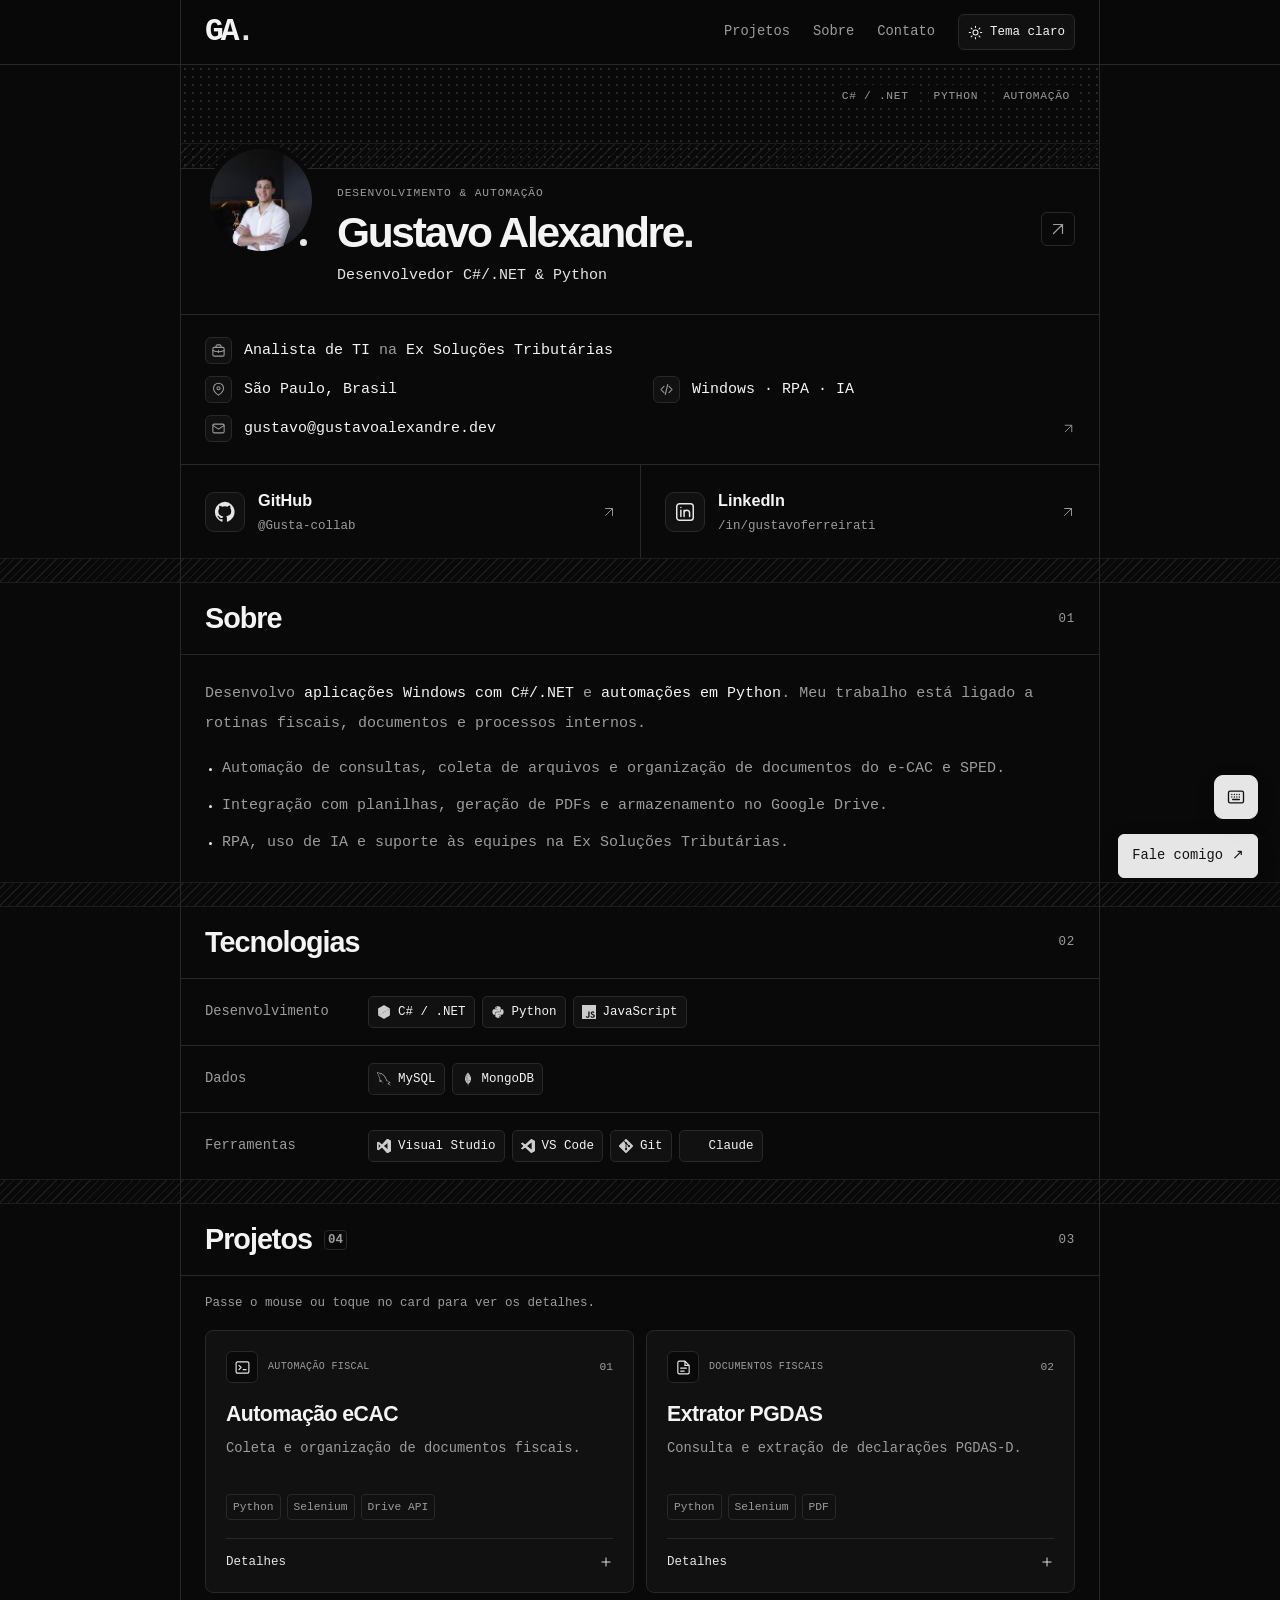
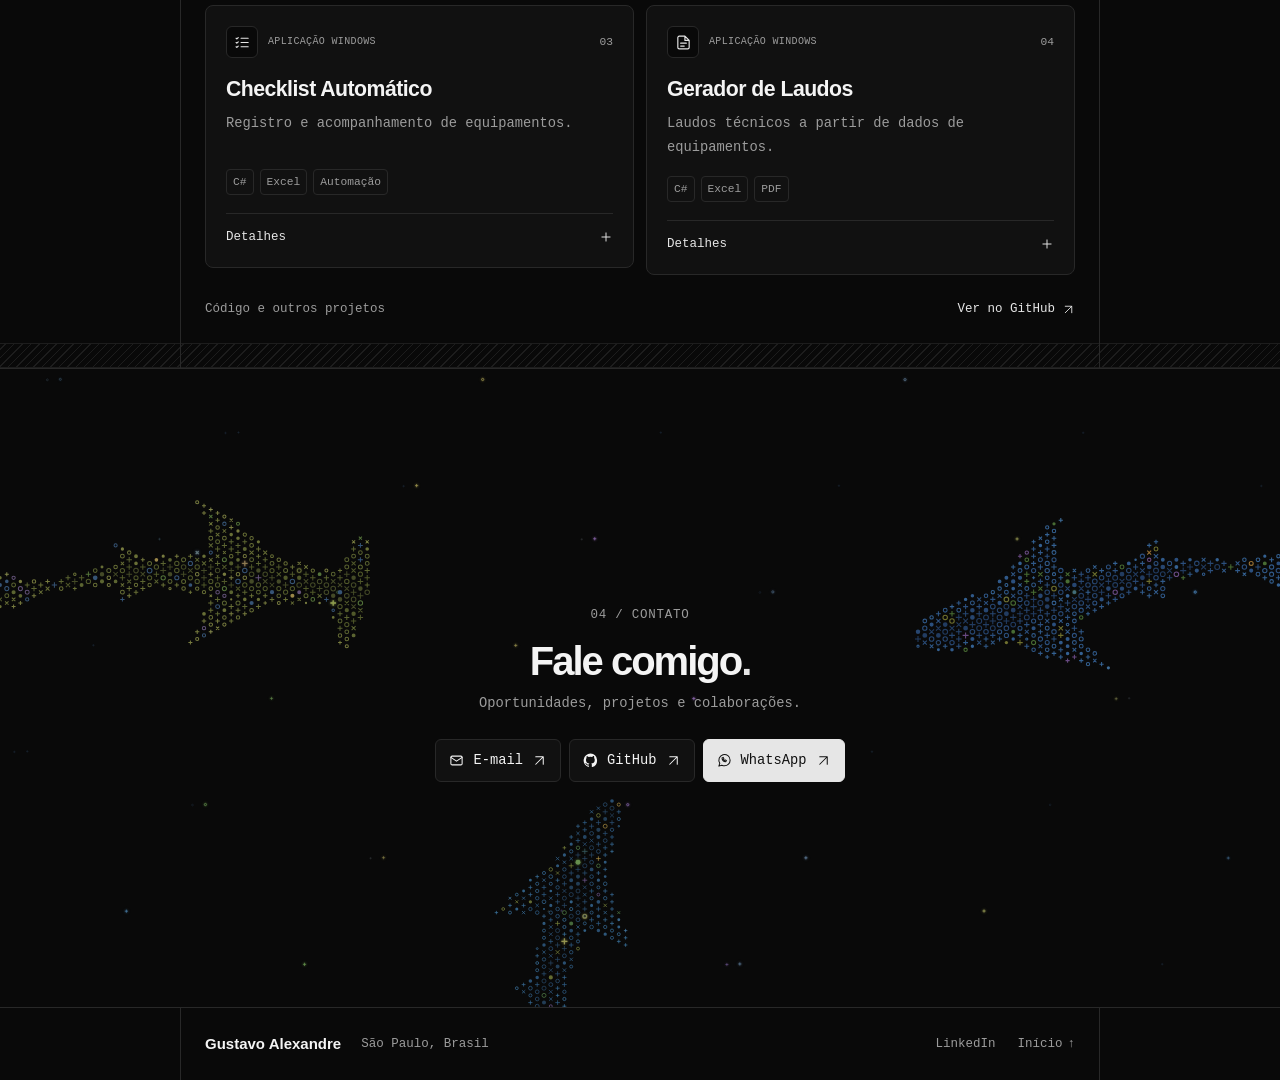
==== commit 8f9f23f0: "atualizando alguns detalhes." ====
--- a/static-export/index.html
+++ b/static-export/index.html
@@ -58,7 +58,7 @@
 
   <header class="topbar">
     <div class="container topbar-inner">
-      <a class="brand" href="#hero" aria-label="Gustavo Alexandre — início"><span class="brand-mark">GA<span class="brand-dot">.</span></span><span class="brand-caption">/ portfólio</span></a>
+      <a class="brand" href="#hero" aria-label="Gustavo Alexandre — início"><span class="brand-mark">GA<span class="brand-dot">.</span></span></a>
       <nav aria-label="Principal">
         <a href="#projects">Projetos</a><a href="#about">Sobre</a><a href="#contact">Contato</a>
         <button class="theme-toggle" id="theme-toggle" type="button" aria-label="Ativar tema claro" aria-pressed="false" title="Ativar tema claro">
@@ -102,7 +102,7 @@
         <header class="section-header"><h2 id="skills-title">Tecnologias</h2><span class="section-index" aria-hidden="true">02</span></header>
         <div class="stack-row section-body"><h3>Desenvolvimento</h3><ul class="tech-list" aria-label="Linguagens e plataformas"><li><img src="assets/icons/csharp.svg" alt="" width="16" height="16" />C# / .NET</li><li><img src="assets/icons/python.svg" alt="" width="16" height="16" />Python</li><li><img src="assets/icons/javascript.svg" alt="" width="16" height="16" />JavaScript</li></ul></div>
         <div class="stack-row section-body"><h3>Dados</h3><ul class="tech-list" aria-label="Bancos de dados"><li><img src="assets/icons/mysql.svg" alt="" width="16" height="16" />MySQL</li><li><img src="assets/icons/mongodb.svg" alt="" width="16" height="16" />MongoDB</li></ul></div>
-        <div class="stack-row section-body"><h3>Ferramentas</h3><ul class="tech-list" aria-label="Ferramentas de desenvolvimento"><li><img src="assets/icons/visualstudio.svg" alt="" width="16" height="16" />Visual Studio</li><li><img src="assets/icons/vscode.svg" alt="" width="16" height="16" />VS Code</li><li><img src="assets/icons/git.svg" alt="" width="16" height="16" />Git</li></ul></div>
+        <div class="stack-row section-body"><h3>Ferramentas</h3><ul class="tech-list" aria-label="Ferramentas de desenvolvimento"><li><img src="assets/icons/visualstudio.svg" alt="" width="16" height="16" />Visual Studio</li><li><img src="assets/icons/vscode.svg" alt="" width="16" height="16" />VS Code</li><li><img src="assets/icons/git.svg" alt="" width="16" height="16" />Git</li><li><img src="assets/icons/Claude.svg" alt="" width="16" height="16" />Claude</li></ul></div>
       </section>
 
       <div class="section-divider" aria-hidden="true"></div>
--- a/static-export/assets/css/site.css
+++ b/static-export/assets/css/site.css
@@ -588,9 +588,9 @@
 .contact .btn-primary { background: var(--accent); }
 
 /* Os dois controles ficam fixos; o teclado permanece sobre o jogo. */
-.typing-game-toggle { right: 22px; bottom: 81px; z-index: 310; width: 44px; height: 44px; border: 1px solid var(--line); border-radius: 9px; background: var(--surface-raised); color: var(--fg); box-shadow: 0 5px 20px rgb(0 0 0 / 12%); }
+.typing-game-toggle { right: 22px; bottom: 81px; z-index: 310; width: 44px; height: 44px; border: 1px solid var(--accent); border-radius: 9px; background: var(--accent); color: var(--on-accent); box-shadow: 0 5px 20px rgb(0 0 0 / 12%); }
 .typing-game-toggle svg { width: 20px; height: 20px; }
-.typing-game-toggle:hover { border-color: var(--accent); background: var(--accent-dim); color: var(--accent); transform: none; }
+.typing-game-toggle:hover { border-color: var(--accent-hover); background: var(--accent-hover); color: var(--on-accent); transform: none; }
 .typing-game-toggle:focus-visible { outline-color: var(--accent); }
 .floating-contact { position: fixed; right: 22px; bottom: 22px; z-index: 210; min-height: 44px; box-shadow: 0 5px 20px rgb(0 0 0 / 12%); }
 .typing-game-open .floating-contact { visibility: hidden; pointer-events: none; }
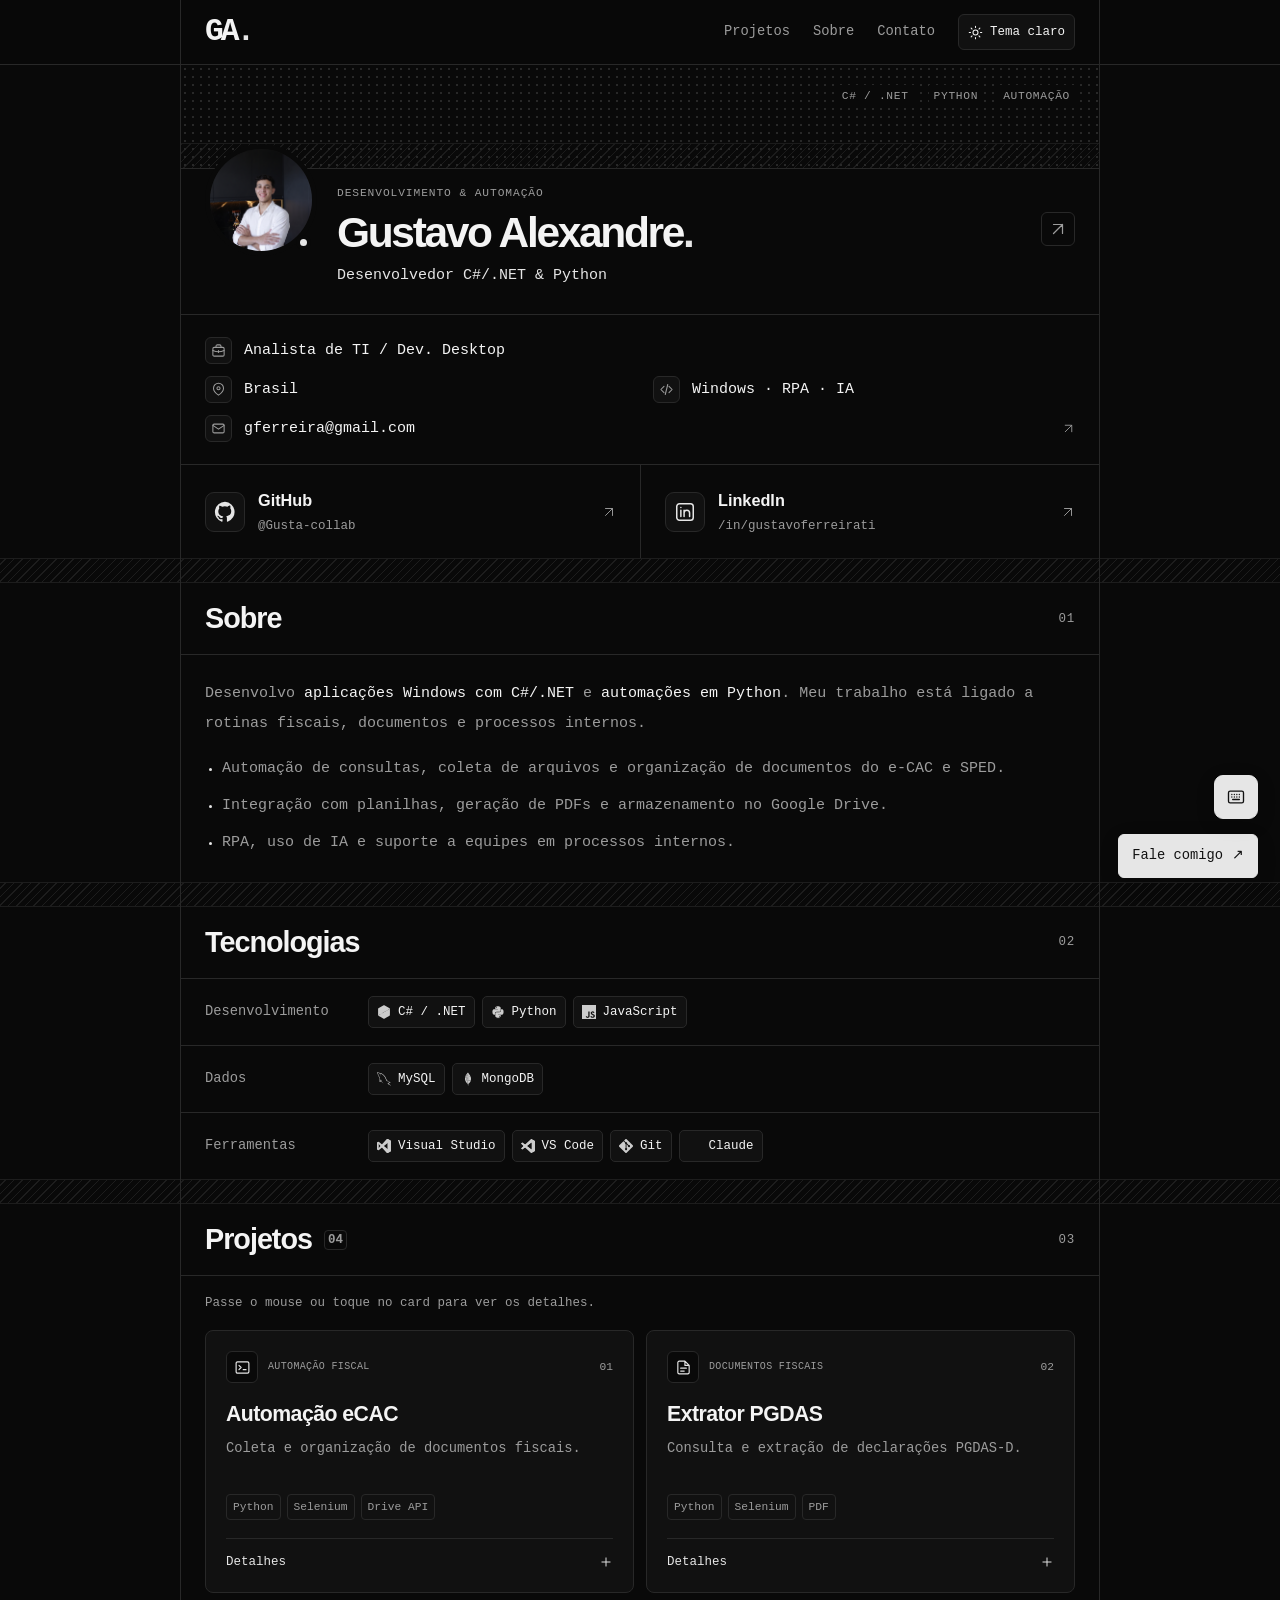
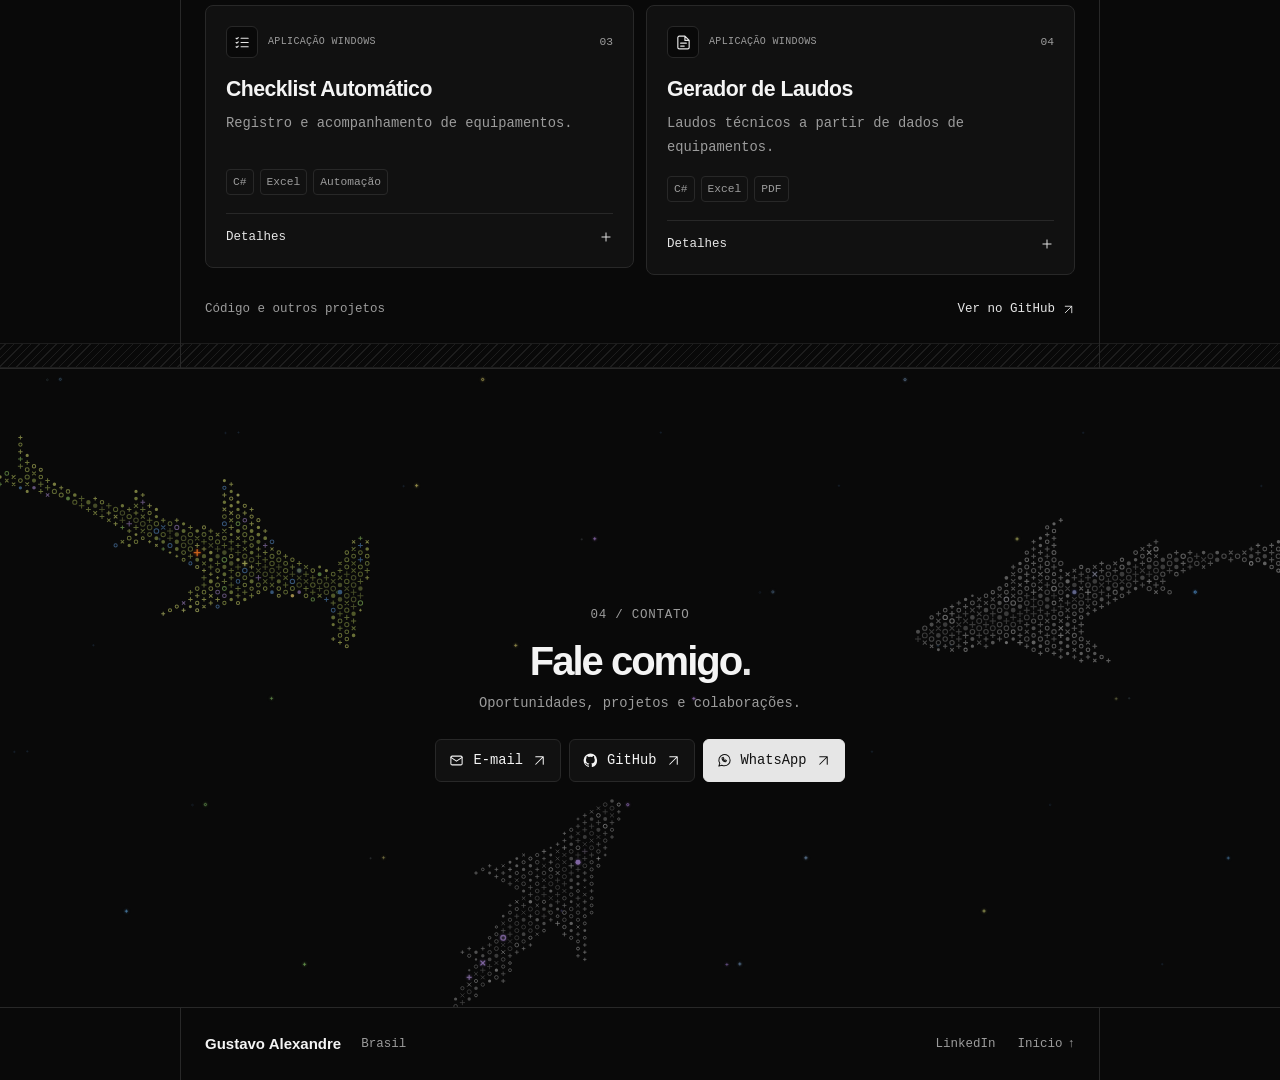
==== commit e1f14853: "atualizando informações." ====
--- a/static-export/index.html
+++ b/static-export/index.html
@@ -80,10 +80,10 @@
           <a class="profile-shortcut" href="#projects" aria-label="Ver projetos"><svg class="icon" aria-hidden="true"><use href="#icon-arrow" /></svg></a>
         </div>
         <div class="profile-info section-body">
-          <div class="info-item info-item-wide"><span class="info-icon"><svg class="icon" aria-hidden="true"><use href="#icon-briefcase" /></svg></span><span>Analista de TI <span class="info-muted">na</span> <strong>Ex Soluções Tributárias</strong></span></div>
-          <div class="info-item"><span class="info-icon"><svg class="icon" aria-hidden="true"><use href="#icon-pin" /></svg></span><span>São Paulo, Brasil</span></div>
+          <div class="info-item info-item-wide"><span class="info-icon"><svg class="icon" aria-hidden="true"><use href="#icon-briefcase" /></svg></span><span>Analista de TI / Dev. Desktop</span></div>
+          <div class="info-item"><span class="info-icon"><svg class="icon" aria-hidden="true"><use href="#icon-pin" /></svg></span><span>Brasil</span></div>
           <div class="info-item"><span class="info-icon"><svg class="icon" aria-hidden="true"><use href="#icon-code" /></svg></span><span>Windows · RPA · IA</span></div>
-          <a class="info-item info-item-wide" href="mailto:gustavo@gustavoalexandre.dev"><span class="info-icon"><svg class="icon" aria-hidden="true"><use href="#icon-mail" /></svg></span><span>gustavo@gustavoalexandre.dev</span><svg class="icon info-arrow" aria-hidden="true"><use href="#icon-arrow" /></svg></a>
+          <a class="info-item info-item-wide" href="mailto:gferreira@gmail.com"><span class="info-icon"><svg class="icon" aria-hidden="true"><use href="#icon-mail" /></svg></span><span>gferreira@gmail.com</span><svg class="icon info-arrow" aria-hidden="true"><use href="#icon-arrow" /></svg></a>
         </div>
         <div class="social-grid">
           <a class="social-link" href="https://github.com/Gusta-collab" target="_blank" rel="noopener noreferrer"><span class="social-icon"><svg class="icon" aria-hidden="true"><use href="#icon-github" /></svg></span><span><strong>GitHub</strong><small>@Gusta-collab</small></span><svg class="icon social-arrow" aria-hidden="true"><use href="#icon-arrow" /></svg></a>
@@ -94,7 +94,7 @@
       <div class="section-divider" aria-hidden="true"></div>
       <section class="profile-section" id="about" aria-labelledby="about-title">
         <header class="section-header"><h2 id="about-title">Sobre</h2><span class="section-index" aria-hidden="true">01</span></header>
-        <div class="section-body about-copy"><p>Desenvolvo <strong>aplicações Windows com C#/.NET</strong> e <strong>automações em Python</strong>. Meu trabalho está ligado a rotinas fiscais, documentos e processos internos.</p><ul class="about-list"><li>Automação de consultas, coleta de arquivos e organização de documentos do e-CAC e SPED.</li><li>Integração com planilhas, geração de PDFs e armazenamento no Google Drive.</li><li>RPA, uso de IA e suporte às equipes na Ex Soluções Tributárias.</li></ul></div>
+        <div class="section-body about-copy"><p>Desenvolvo <strong>aplicações Windows com C#/.NET</strong> e <strong>automações em Python</strong>. Meu trabalho está ligado a rotinas fiscais, documentos e processos internos.</p><ul class="about-list"><li>Automação de consultas, coleta de arquivos e organização de documentos do e-CAC e SPED.</li><li>Integração com planilhas, geração de PDFs e armazenamento no Google Drive.</li><li>RPA, uso de IA e suporte a equipes em processos internos.</li></ul></div>
       </section>
 
       <div class="section-divider" aria-hidden="true"></div>
@@ -232,7 +232,7 @@
   <footer class="site-footer">
     <div class="container footer-row">
       <strong class="footer-name-label">Gustavo Alexandre</strong>
-      <span class="footer-location">São Paulo<span class="footer-country">, Brasil</span></span>
+      <span class="footer-location">Brasil</span>
       <nav class="footer-nav" aria-label="Rodapé">
         <a href="https://www.linkedin.com/in/gustavoferreirati/" target="_blank" rel="noopener noreferrer">LinkedIn</a>
         <a href="#hero">Início <span aria-hidden="true">↑</span></a>
@@ -241,6 +241,7 @@
   </footer>
 
   <script src="assets/js/shark-effects.js"></script>
+  <script src="assets/js/entrance-effects.js"></script>
   <script src="assets/js/portfolio.js"></script>
   <script src="assets/js/typing-game.js"></script>
 </body>
--- a/static-export/assets/css/site.css
+++ b/static-export/assets/css/site.css
@@ -452,10 +452,6 @@
   --tech-icon-filter: grayscale(1) brightness(0) invert(.3);
   --danger: #b6314c;
   --header-bg: rgb(255 255 255 / 94%);
-}
-
-:root[data-theme="light"] .shark-school {
-  filter: grayscale(1);
 }
 
 /* Tipografia em 125% com o zoom do navegador em 100%. */
@@ -702,7 +698,6 @@
   .footer-row { gap: 10px; padding-inline: 16px; font-size: 0.5625rem; }
   .footer-name-label { font-size: 0.6875rem; }
   .footer-nav { gap: 12px; }
-  .footer-country { display: none; }
 }
 @media (max-width: 360px) {
   .footer-row { flex-wrap: wrap; justify-content: space-between; gap: 4px 10px; }
@@ -711,4 +706,36 @@
 @media (prefers-reduced-motion: reduce) {
   html { scroll-behavior: auto; }
   .project-details, .project-toggle .icon, .project-card { transition: none; }
-}+}
+
+/* Entrada: as bordas ganham um traço breve. */
+.trace-target { position: relative; }
+.trace-lines { position: absolute; inset: 0; z-index: 3; overflow: hidden; border-radius: inherit; pointer-events: none; }
+.trace-edge { position: absolute; display: block; background: var(--accent); opacity: 0; }
+.trace-top, .trace-bottom { right: 0; left: 0; height: 1px; transform: scaleX(0); }
+.trace-left, .trace-right { top: 0; bottom: 0; width: 1px; transform: scaleY(0); }
+.trace-top { top: 0; transform-origin: left center; }
+.trace-right { right: 0; transform-origin: center top; }
+.trace-bottom { bottom: 0; transform-origin: right center; }
+.trace-left { left: 0; transform-origin: center bottom; }
+.is-tracing .trace-top { animation: trace-across .7s ease-out both; }
+.is-tracing .trace-right { animation: trace-down .7s .25s ease-out both; }
+.is-tracing .trace-bottom { animation: trace-across .7s .5s ease-out both; }
+.is-tracing .trace-left { animation: trace-down .7s .75s ease-out both; }
+.section-divider .trace-lines { left: 50%; width: 100vw; transform: translateX(-50%); border-radius: 0; }
+.section-divider .trace-edge { background: var(--fg); }
+.section-header .trace-lines { z-index: 1; }
+.contact .trace-lines { z-index: 1; }
+@keyframes trace-across {
+  0% { transform: scaleX(0); opacity: .9; }
+  75% { transform: scaleX(1); opacity: .9; }
+  100% { transform: scaleX(1); opacity: 0; }
+}
+@keyframes trace-down {
+  0% { transform: scaleY(0); opacity: .9; }
+  75% { transform: scaleY(1); opacity: .9; }
+  100% { transform: scaleY(1); opacity: 0; }
+}
+@media (prefers-reduced-motion: reduce) {
+  .trace-edge { animation: none !important; }
+}
